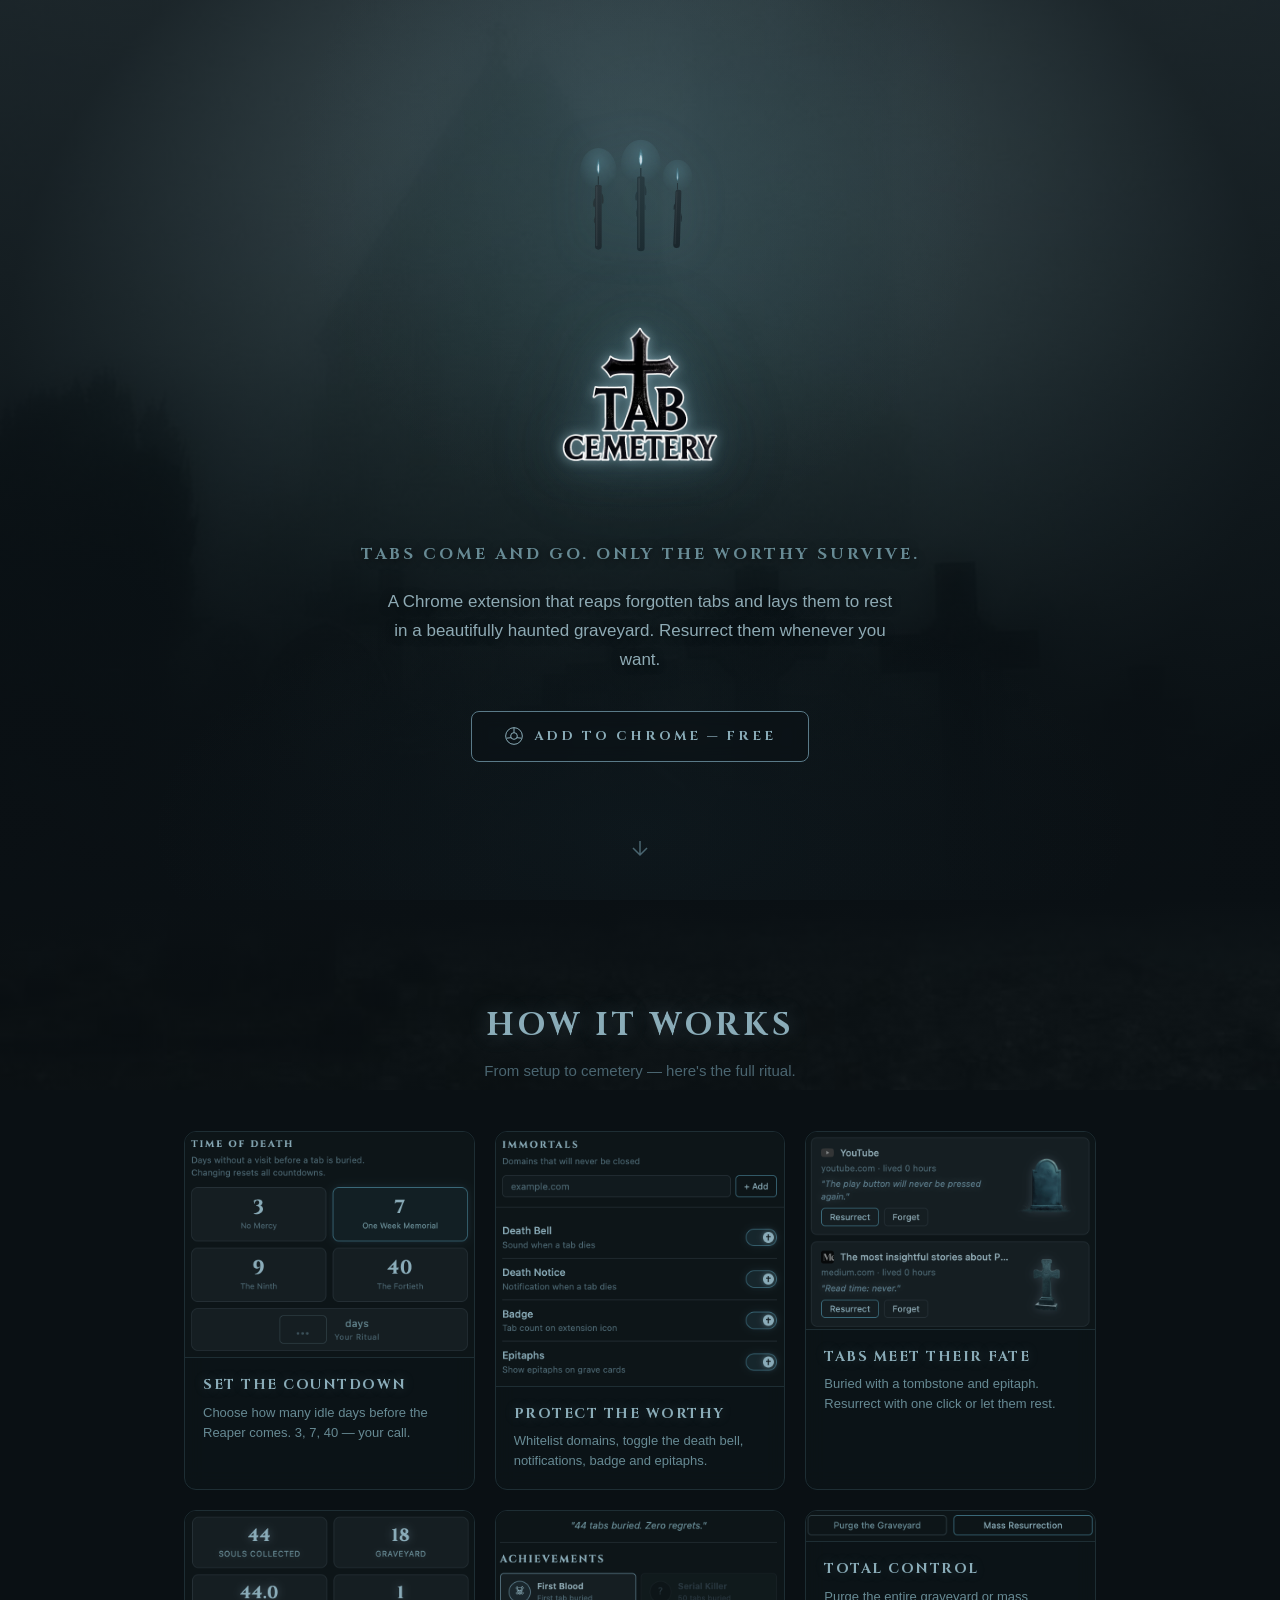
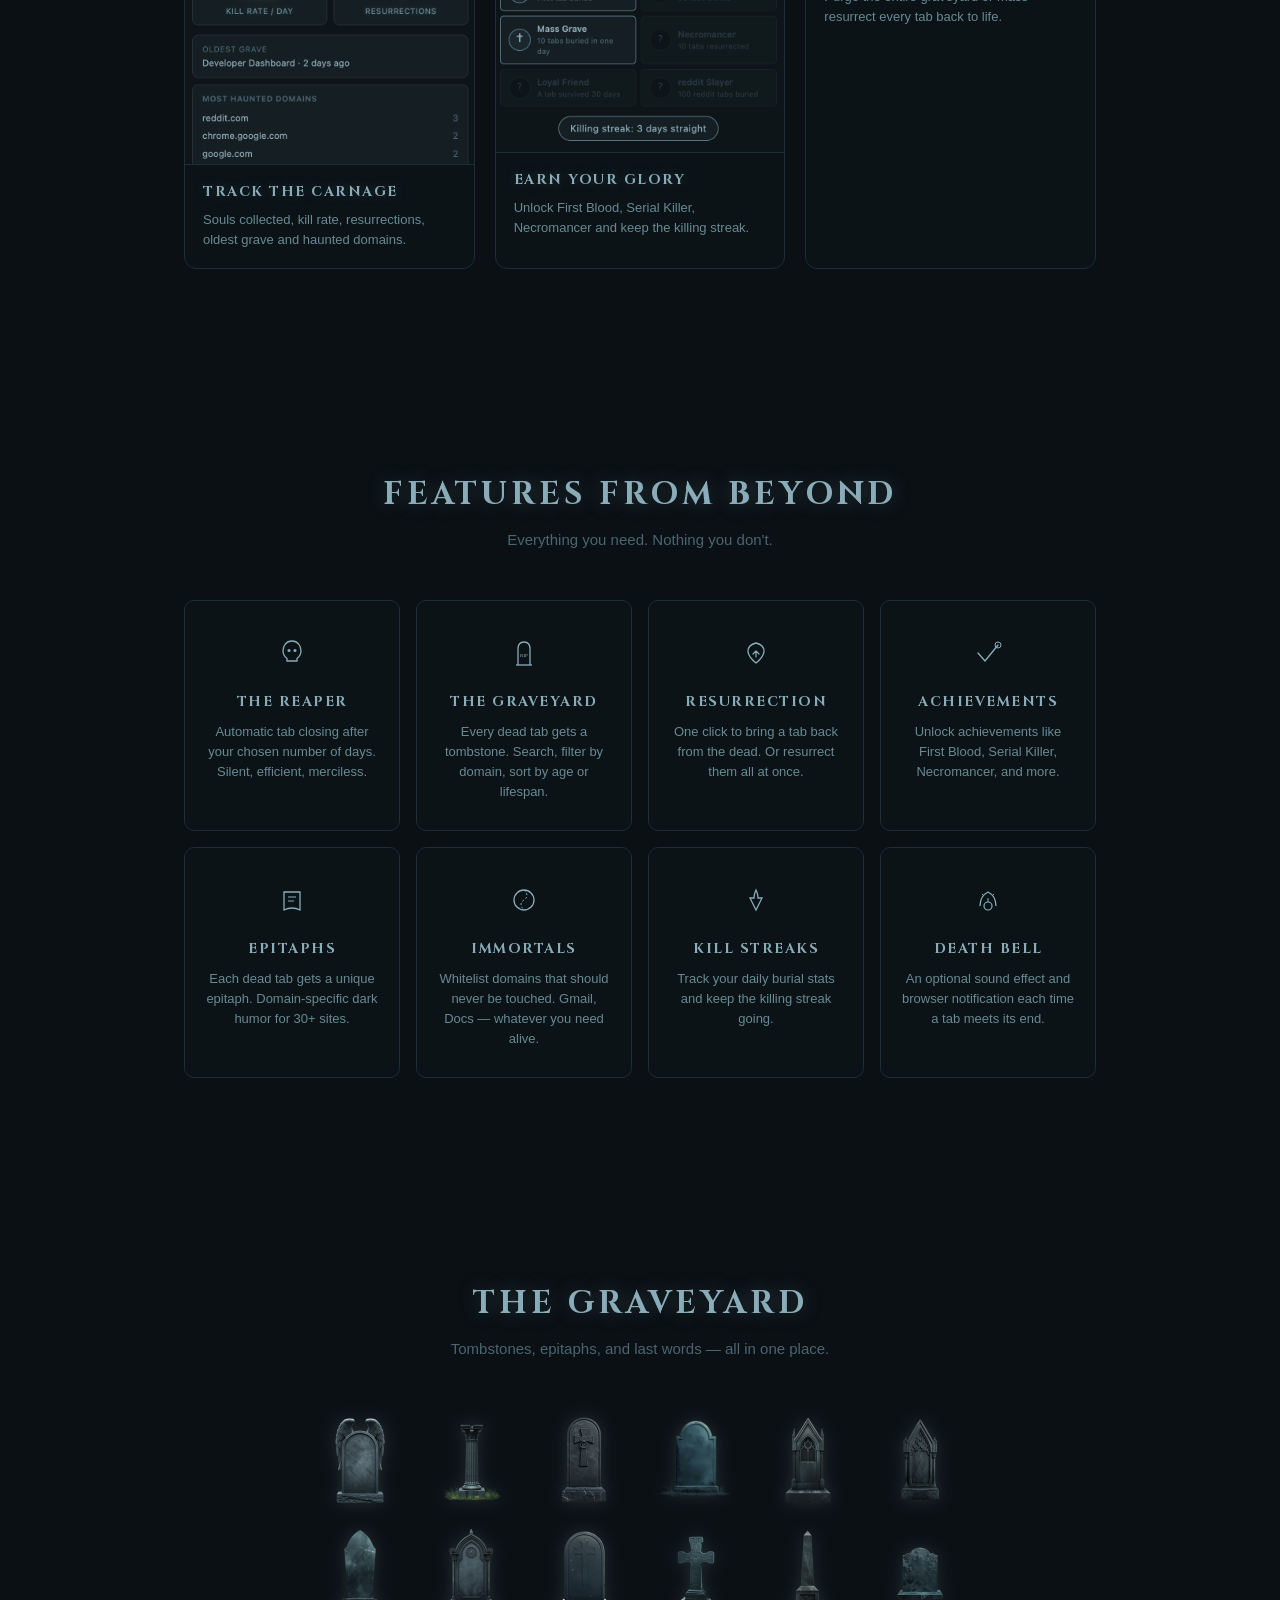
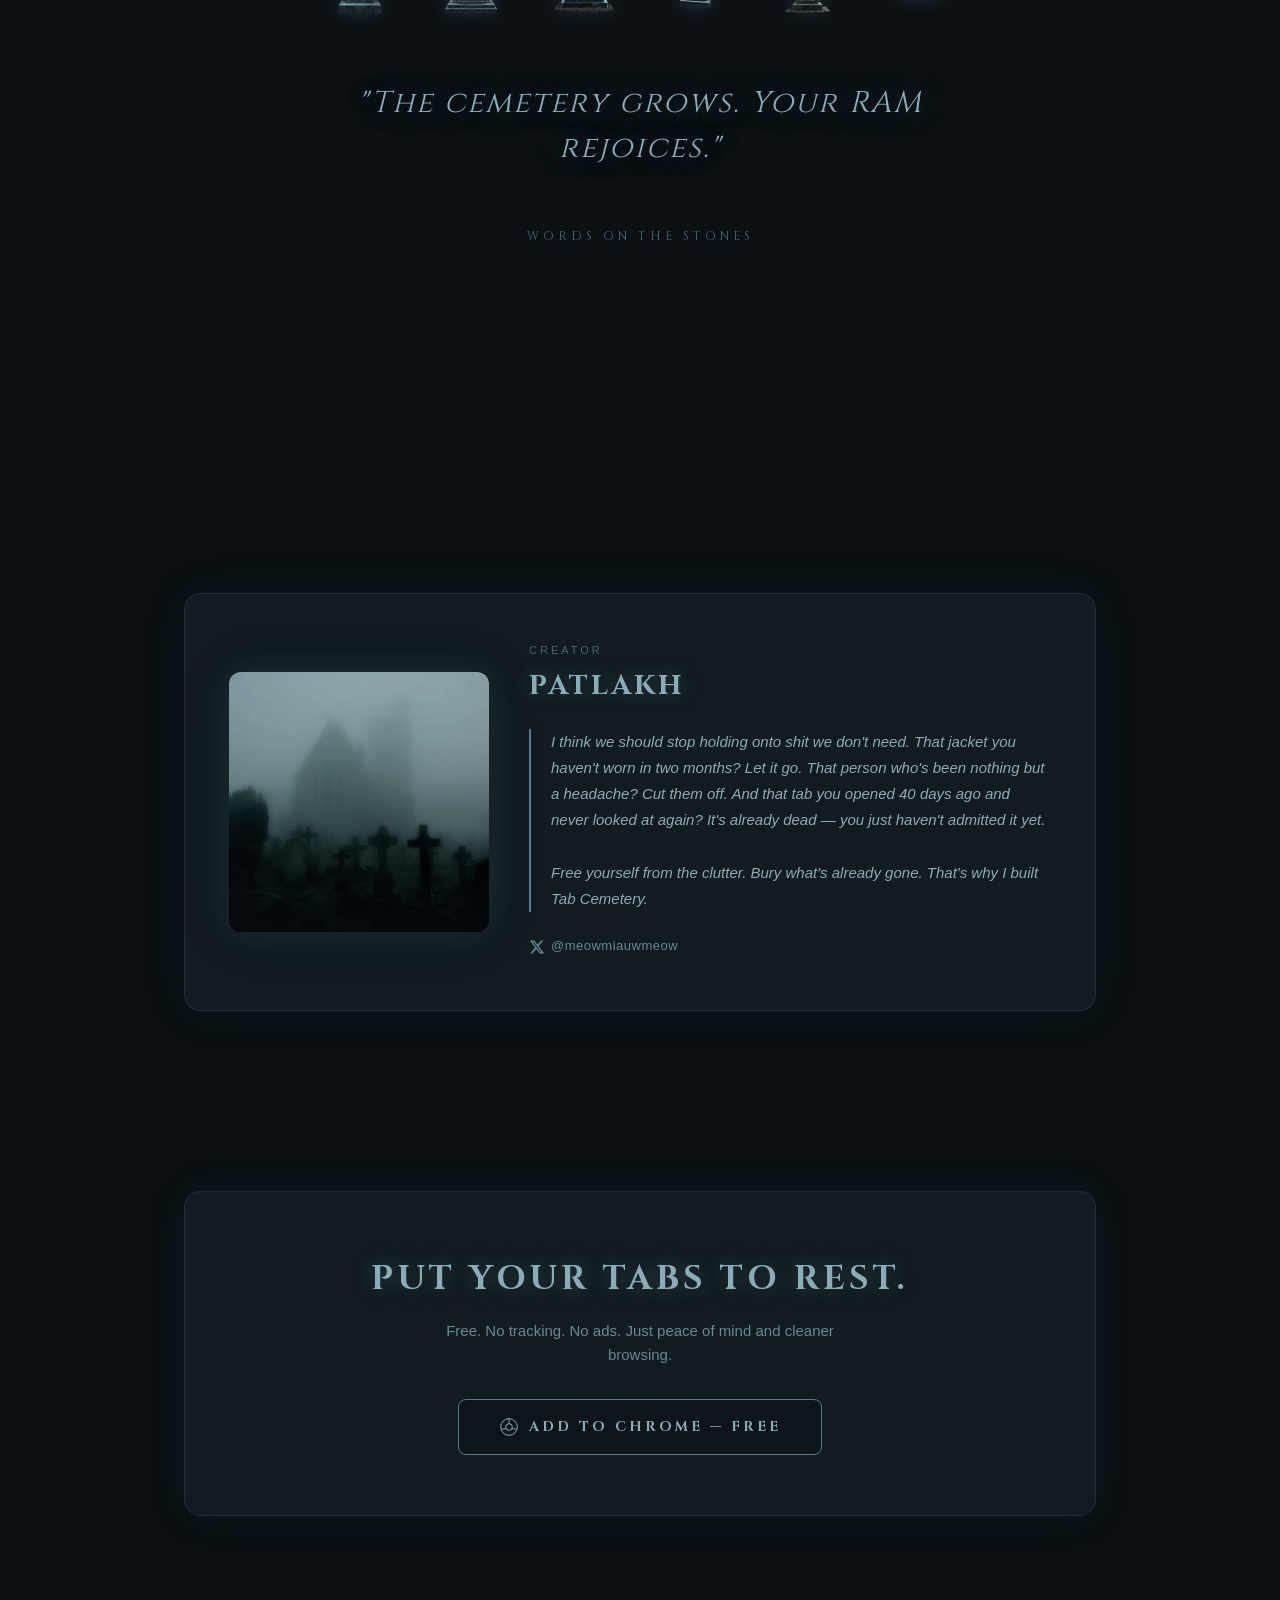
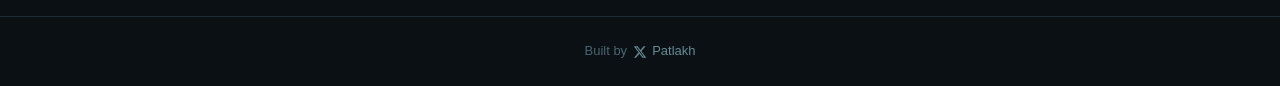
==== index.html @ 7aef911b "Tab Cemetery landing page Made-with: Cursor" ====
<!DOCTYPE html>
<html lang="en">
<head>
  <meta charset="UTF-8">
  <meta name="viewport" content="width=device-width, initial-scale=1.0">
  <title>Tab Cemetery — Tabs come and go. Only the worthy survive.</title>
  <meta name="description" content="A Chrome extension that automatically closes forgotten tabs and stores them in a beautifully haunted graveyard. Resurrect them anytime.">
  <link rel="stylesheet" href="style.css">
  <link rel="icon" type="image/png" href="icons/icon32.png">
</head>
<body>

  <!-- ══════════ HERO ══════════ -->
  <section class="hero">
    <div class="hero-bg">
      <div class="hero-glow hero-glow--1"></div>
      <div class="hero-glow hero-glow--2"></div>
    </div>

    <div class="hero-content">
      <div class="hero-candles" aria-hidden="true">
        <svg class="candles-svg" viewBox="0 0 240 140" xmlns="http://www.w3.org/2000/svg">
          <defs>
            <radialGradient id="glow1" cx="0.5" cy="0.3" r="0.6">
              <stop offset="0%" stop-color="#5a8a98" stop-opacity="0.5"/>
              <stop offset="100%" stop-color="#5a8a98" stop-opacity="0"/>
            </radialGradient>
            <linearGradient id="wax1" x1="0" y1="0" x2="0" y2="1">
              <stop offset="0%" stop-color="#2a363c"/>
              <stop offset="100%" stop-color="#1e2a30"/>
            </linearGradient>
            <linearGradient id="wax2" x1="0" y1="0" x2="0" y2="1">
              <stop offset="0%" stop-color="#263238"/>
              <stop offset="100%" stop-color="#1a262c"/>
            </linearGradient>
            <linearGradient id="wax3" x1="0" y1="0" x2="0" y2="1">
              <stop offset="0%" stop-color="#283a40"/>
              <stop offset="100%" stop-color="#1c2c32"/>
            </linearGradient>
          </defs>
          <g transform="translate(62, 10)">
            <ellipse cx="8" cy="28" rx="22" ry="28" fill="url(#glow1)"><animate attributeName="opacity" values="1;0.55;0.85;0.65;1" dur="4s" repeatCount="indefinite"/></ellipse>
            <path d="M4,46 L4,118 Q4,122 8,122 Q12,122 12,118 L12,46 Q12,44 8,44 Q4,44 4,46Z" fill="url(#wax1)"/>
            <path d="M4,60 Q1,64 2,70 Q3,72 4,70" fill="#283438"/><path d="M12,54 Q15,58 14,66 Q13,68 12,65" fill="#283438"/><path d="M4,82 Q2,86 3,90 Q4,91 4,88" fill="#283438"/>
            <rect x="5" y="46" width="2" height="72" rx="1" fill="rgba(255,255,255,0.06)"/>
            <line x1="8" y1="44" x2="8" y2="34" stroke="#1a2428" stroke-width="0.8"/>
            <path d="M8,32 Q4,26 6,18 Q7,14 8,12 Q9,14 10,18 Q12,26 8,32Z" fill="#4a7a88" opacity="0.7"><animate attributeName="d" values="M8,32 Q4,26 6,18 Q7,14 8,12 Q9,14 10,18 Q12,26 8,32Z;M8,32 Q3,25 5.5,17 Q7,13 8,11 Q9,13 10.5,17 Q13,25 8,32Z;M8,32 Q4.5,27 6.5,19 Q7.5,15 8,13 Q8.5,15 9.5,19 Q11.5,27 8,32Z;M8,32 Q4,26 6,18 Q7,14 8,12 Q9,14 10,18 Q12,26 8,32Z" dur="3s" repeatCount="indefinite"/></path>
            <path d="M8,31 Q5.5,26 6.5,20 Q7.5,16 8,15 Q8.5,16 9.5,20 Q10.5,26 8,31Z" fill="#6a9aaa" opacity="0.85"><animate attributeName="d" values="M8,31 Q5.5,26 6.5,20 Q7.5,16 8,15 Q8.5,16 9.5,20 Q10.5,26 8,31Z;M8,31 Q5,25 6,19 Q7,15 8,14 Q9,15 10,19 Q11,25 8,31Z;M8,31 Q6,27 7,21 Q7.5,17 8,16 Q8.5,17 9,21 Q10,27 8,31Z;M8,31 Q5.5,26 6.5,20 Q7.5,16 8,15 Q8.5,16 9.5,20 Q10.5,26 8,31Z" dur="2.7s" repeatCount="indefinite"/></path>
            <path d="M8,30 Q6.5,27 7,22 Q7.5,19 8,18 Q8.5,19 9,22 Q9.5,27 8,30Z" fill="#d0e0e8" opacity="0.9"><animate attributeName="d" values="M8,30 Q6.5,27 7,22 Q7.5,19 8,18 Q8.5,19 9,22 Q9.5,27 8,30Z;M8,30 Q6,26 7,21 Q7.5,18 8,17 Q8.5,18 9,21 Q10,26 8,30Z;M8,30 Q7,28 7.5,23 Q7.8,20 8,19 Q8.2,20 8.5,23 Q9,28 8,30Z;M8,30 Q6.5,27 7,22 Q7.5,19 8,18 Q8.5,19 9,22 Q9.5,27 8,30Z" dur="2.2s" repeatCount="indefinite"/></path>
          </g>
          <g transform="translate(112, 4)">
            <ellipse cx="9" cy="26" rx="24" ry="30" fill="url(#glow1)"><animate attributeName="opacity" values="0.9;0.5;0.8;0.6;0.9" dur="3.5s" repeatCount="indefinite"/></ellipse>
            <path d="M4.5,42 L4.5,126 Q4.5,130 9,130 Q13.5,130 13.5,126 L13.5,42 Q13.5,40 9,40 Q4.5,40 4.5,42Z" fill="url(#wax3)"/>
            <path d="M4.5,58 Q1.5,62 2.5,68 Q3.5,70 4.5,68" fill="#283a40"/><path d="M13.5,50 Q16.5,54 15.5,62 Q14.5,64 13.5,61" fill="#283a40"/>
            <path d="M4.5,78 Q2.5,82 3.5,88 Q4.5,89 4.5,86" fill="#283a40"/><path d="M13.5,72 Q15.5,76 14.5,80 Q13.5,81 13.5,79" fill="#283a40"/>
            <rect x="6" y="42" width="2" height="84" rx="1" fill="rgba(255,255,255,0.06)"/>
            <line x1="9" y1="40" x2="9" y2="30" stroke="#1a2428" stroke-width="0.9"/>
            <path d="M9,28 Q4.5,21 6.5,12 Q7.5,8 9,6 Q10.5,8 11.5,12 Q13.5,21 9,28Z" fill="#4a7a88" opacity="0.7"><animate attributeName="d" values="M9,28 Q4.5,21 6.5,12 Q7.5,8 9,6 Q10.5,8 11.5,12 Q13.5,21 9,28Z;M9,28 Q4,20 6,11 Q7.5,7 9,5 Q10.5,7 12,11 Q14,20 9,28Z;M9,28 Q5,22 7,13 Q8,9 9,7 Q10,9 11,13 Q13,22 9,28Z;M9,28 Q4.5,21 6.5,12 Q7.5,8 9,6 Q10.5,8 11.5,12 Q13.5,21 9,28Z" dur="2.8s" repeatCount="indefinite"/></path>
            <path d="M9,27 Q6,22 7,15 Q8,11 9,10 Q10,11 11,15 Q12,22 9,27Z" fill="#6a9aaa" opacity="0.85"><animate attributeName="d" values="M9,27 Q6,22 7,15 Q8,11 9,10 Q10,11 11,15 Q12,22 9,27Z;M9,27 Q5.5,21 6.5,14 Q7.5,10 9,9 Q10.5,10 11.5,14 Q12.5,21 9,27Z;M9,27 Q6.5,23 7.5,16 Q8.5,12 9,11 Q9.5,12 10.5,16 Q11.5,23 9,27Z;M9,27 Q6,22 7,15 Q8,11 9,10 Q10,11 11,15 Q12,22 9,27Z" dur="2.5s" repeatCount="indefinite"/></path>
            <path d="M9,26 Q7,23 7.5,18 Q8,15 9,14 Q10,15 10.5,18 Q11,23 9,26Z" fill="#d0e0e8" opacity="0.9"><animate attributeName="d" values="M9,26 Q7,23 7.5,18 Q8,15 9,14 Q10,15 10.5,18 Q11,23 9,26Z;M9,26 Q6.5,22 7.5,17 Q8,14 9,13 Q10,14 10.5,17 Q11.5,22 9,26Z;M9,26 Q7.5,24 8,19 Q8.5,16 9,15 Q9.5,16 10,19 Q10.5,24 9,26Z;M9,26 Q7,23 7.5,18 Q8,15 9,14 Q10,15 10.5,18 Q11,23 9,26Z" dur="2s" repeatCount="indefinite"/></path>
          </g>
          <g transform="translate(158, 22)">
            <ellipse cx="7" cy="24" rx="18" ry="22" fill="url(#glow1)"><animate attributeName="opacity" values="0.8;0.45;0.7;0.55;0.8" dur="4.2s" repeatCount="indefinite"/></ellipse>
            <path d="M3.5,40 L3,104 Q3,108 7,108 Q11,108 11,104 L10.5,40 Q10.5,38 7,38 Q3.5,38 3.5,40Z" fill="url(#wax2)" transform="rotate(2, 7, 72)"/>
            <path d="M3.5,54 Q1,58 2,62 Q3,63 3.5,61" fill="#222e34" transform="rotate(2, 7, 72)"/><path d="M11,66 Q13,70 12,76 Q11,77 11,74" fill="#222e34" transform="rotate(2, 7, 72)"/>
            <rect x="4.5" y="40" width="1.5" height="64" rx="1" fill="rgba(255,255,255,0.05)" transform="rotate(2, 7, 72)"/>
            <line x1="7" y1="38" x2="7" y2="30" stroke="#1a2428" stroke-width="0.7"/>
            <path d="M7,28 Q4,23 5.5,16 Q6.5,12 7,11 Q7.5,12 8.5,16 Q10,23 7,28Z" fill="#4a7a88" opacity="0.65"><animate attributeName="d" values="M7,28 Q4,23 5.5,16 Q6.5,12 7,11 Q7.5,12 8.5,16 Q10,23 7,28Z;M7,28 Q3.5,22 5,15 Q6,11 7,10 Q8,11 9,15 Q10.5,22 7,28Z;M7,28 Q4.5,24 6,17 Q6.5,13 7,12 Q7.5,13 8,17 Q9.5,24 7,28Z;M7,28 Q4,23 5.5,16 Q6.5,12 7,11 Q7.5,12 8.5,16 Q10,23 7,28Z" dur="3.3s" repeatCount="indefinite"/></path>
            <path d="M7,27 Q5,23 6,18 Q6.5,15 7,14 Q7.5,15 8,18 Q9,23 7,27Z" fill="#6a9aaa" opacity="0.8"><animate attributeName="d" values="M7,27 Q5,23 6,18 Q6.5,15 7,14 Q7.5,15 8,18 Q9,23 7,27Z;M7,27 Q4.5,22 5.5,17 Q6.5,14 7,13 Q7.5,14 8.5,17 Q9.5,22 7,27Z;M7,27 Q5.5,24 6.5,19 Q7,16 7,15 Q7,16 7.5,19 Q8.5,24 7,27Z;M7,27 Q5,23 6,18 Q6.5,15 7,14 Q7.5,15 8,18 Q9,23 7,27Z" dur="2.9s" repeatCount="indefinite"/></path>
            <path d="M7,26 Q6,24 6.5,20 Q7,17 7,16 Q7,17 7.5,20 Q8,24 7,26Z" fill="#d0e0e8" opacity="0.85"><animate attributeName="d" values="M7,26 Q6,24 6.5,20 Q7,17 7,16 Q7,17 7.5,20 Q8,24 7,26Z;M7,26 Q5.5,23 6.5,19 Q7,16 7,15 Q7,16 7.5,19 Q8.5,23 7,26Z;M7,26 Q6.5,25 7,21 Q7,18 7,17 Q7,18 7,21 Q7.5,25 7,26Z;M7,26 Q6,24 6.5,20 Q7,17 7,16 Q7,17 7.5,20 Q8,24 7,26Z" dur="2.4s" repeatCount="indefinite"/></path>
          </g>
        </svg>
      </div>

      <img class="hero-logo" src="logo_new.png" alt="Tab Cemetery">
      <h1 class="hero-tagline">Tabs come and go. Only the worthy survive.</h1>
      <p class="hero-sub">A Chrome extension that reaps forgotten tabs and lays them to rest in a beautifully haunted graveyard. Resurrect them whenever you want.</p>
      <a href="#" class="hero-cta">
        <svg class="cta-chrome-icon" viewBox="0 0 24 24" xmlns="http://www.w3.org/2000/svg"><circle cx="12" cy="12" r="10" fill="none" stroke="currentColor" stroke-width="1.2"/><circle cx="12" cy="12" r="4" fill="none" stroke="currentColor" stroke-width="1.2"/><line x1="12" y1="8" x2="12" y2="2" stroke="currentColor" stroke-width="1.2"/><line x1="8.5" y1="14" x2="3.4" y2="14.6" stroke="currentColor" stroke-width="1.2"/><line x1="15.5" y1="14" x2="20.6" y2="14.6" stroke="currentColor" stroke-width="1.2"/></svg>
        Add to Chrome — Free
      </a>
    </div>

    <div class="hero-scroll-hint" aria-hidden="true">
      <svg viewBox="0 0 24 24" fill="none" stroke="currentColor" stroke-width="1.5"><path d="M12 5v14M5 12l7 7 7-7"/></svg>
    </div>
  </section>

  <!-- ══════════ HOW IT WORKS ══════════ -->
  <section class="section how-it-works has-bg-photo" id="how">
    <div class="container">
      <h2 class="section-title fade-in">How It Works</h2>
      <p class="section-subtitle fade-in">From setup to cemetery — here's the full ritual.</p>

      <div class="steps-grid">
        <div class="step-card fade-in">
          <img class="step-card-img" src="images/screen-death-days.png" alt="Time of Death settings" loading="lazy">
          <div class="step-card-body">
            <h3 class="step-card-title">Set the countdown</h3>
            <p class="step-card-desc">Choose how many idle days before the Reaper comes. 3, 7, 40 — your call.</p>
          </div>
        </div>
        <div class="step-card fade-in">
          <img class="step-card-img" src="images/screen-immortals.png" alt="Immortals and settings" loading="lazy">
          <div class="step-card-body">
            <h3 class="step-card-title">Protect the worthy</h3>
            <p class="step-card-desc">Whitelist domains, toggle the death bell, notifications, badge and epitaphs.</p>
          </div>
        </div>
        <div class="step-card fade-in">
          <img class="step-card-img" src="images/screen-graves.png" alt="Graveyard with dead tabs" loading="lazy">
          <div class="step-card-body">
            <h3 class="step-card-title">Tabs meet their fate</h3>
            <p class="step-card-desc">Buried with a tombstone and epitaph. Resurrect with one click or let them rest.</p>
          </div>
        </div>
        <div class="step-card fade-in">
          <img class="step-card-img" src="images/screen-stats.png" alt="Statistics dashboard" loading="lazy">
          <div class="step-card-body">
            <h3 class="step-card-title">Track the carnage</h3>
            <p class="step-card-desc">Souls collected, kill rate, resurrections, oldest grave and haunted domains.</p>
          </div>
        </div>
        <div class="step-card fade-in">
          <img class="step-card-img" src="images/screen-achievements.png" alt="Achievements system" loading="lazy">
          <div class="step-card-body">
            <h3 class="step-card-title">Earn your glory</h3>
            <p class="step-card-desc">Unlock First Blood, Serial Killer, Necromancer and keep the killing streak.</p>
          </div>
        </div>
        <div class="step-card fade-in">
          <img class="step-card-img" src="images/screen-actions.png" alt="Purge and Mass Resurrection" loading="lazy">
          <div class="step-card-body">
            <h3 class="step-card-title">Total control</h3>
            <p class="step-card-desc">Purge the entire graveyard or mass resurrect every tab back to life.</p>
          </div>
        </div>
      </div>
    </div>
  </section>

  <!-- ══════════ FEATURES ══════════ -->
  <section class="section features has-bg-photo" id="features">
    <div class="container">
      <h2 class="section-title fade-in">Features from Beyond</h2>
      <p class="section-subtitle fade-in">Everything you need. Nothing you don't.</p>

      <div class="features-grid">
        <div class="feature-card fade-in">
          <div class="feature-icon">
            <svg viewBox="0 0 32 32"><path d="M16,4 C10,4 7,9 7,14 C7,18 9,20 11,21.5 L11,24 L21,24 L21,21.5 C23,20 25,18 25,14 C25,9 22,4 16,4Z" fill="none" stroke="currentColor" stroke-width="1.3"/><circle cx="13" cy="13.5" r="1.5" fill="currentColor"/><circle cx="19" cy="13.5" r="1.5" fill="currentColor"/></svg>
          </div>
          <h3 class="feature-title">The Reaper</h3>
          <p class="feature-desc">Automatic tab closing after your chosen number of days. Silent, efficient, merciless.</p>
        </div>

        <div class="feature-card fade-in">
          <div class="feature-icon">
            <svg viewBox="0 0 32 32"><path d="M10,28 L10,12 Q10,5 16,5 Q22,5 22,12 L22,28" fill="none" stroke="currentColor" stroke-width="1.3"/><line x1="8" y1="28" x2="24" y2="28" stroke="currentColor" stroke-width="1.3"/><text x="16" y="20" text-anchor="middle" fill="currentColor" font-size="5" font-family="serif">RIP</text></svg>
          </div>
          <h3 class="feature-title">The Graveyard</h3>
          <p class="feature-desc">Every dead tab gets a tombstone. Search, filter by domain, sort by age or lifespan.</p>
        </div>

        <div class="feature-card fade-in">
          <div class="feature-icon">
            <svg viewBox="0 0 32 32"><path d="M16 26 C16 26 8 20 8 14 Q8 8 16 6 Q24 8 24 14 C24 20 16 26 16 26Z" fill="none" stroke="currentColor" stroke-width="1.3"/><path d="M16 14 L16 20 M16 14 L13 17 M16 14 L19 17" stroke="currentColor" stroke-width="1.2" stroke-linecap="round"/></svg>
          </div>
          <h3 class="feature-title">Resurrection</h3>
          <p class="feature-desc">One click to bring a tab back from the dead. Or resurrect them all at once.</p>
        </div>

        <div class="feature-card fade-in">
          <div class="feature-icon">
            <svg viewBox="0 0 32 32"><path d="M6 16 L13 24 L26 8" fill="none" stroke="currentColor" stroke-width="1.3" stroke-linecap="round" stroke-linejoin="round"/><circle cx="26" cy="8" r="3" fill="none" stroke="currentColor" stroke-width="1"/></svg>
          </div>
          <h3 class="feature-title">Achievements</h3>
          <p class="feature-desc">Unlock achievements like First Blood, Serial Killer, Necromancer, and more.</p>
        </div>

        <div class="feature-card fade-in">
          <div class="feature-icon">
            <svg viewBox="0 0 32 32"><path d="M8 8 L24 8 L24 26 Q16 22 8 26Z" fill="none" stroke="currentColor" stroke-width="1.3"/><line x1="12" y1="13" x2="20" y2="13" stroke="currentColor" stroke-width="1"/><line x1="12" y1="17" x2="18" y2="17" stroke="currentColor" stroke-width="1"/></svg>
          </div>
          <h3 class="feature-title">Epitaphs</h3>
          <p class="feature-desc">Each dead tab gets a unique epitaph. Domain-specific dark humor for 30+ sites.</p>
        </div>

        <div class="feature-card fade-in">
          <div class="feature-icon">
            <svg viewBox="0 0 32 32"><circle cx="16" cy="16" r="10" fill="none" stroke="currentColor" stroke-width="1.3"/><path d="M16 6 Q22 12 16 16 Q10 20 16 26" fill="none" stroke="currentColor" stroke-width="1" stroke-dasharray="2 2"/></svg>
          </div>
          <h3 class="feature-title">Immortals</h3>
          <p class="feature-desc">Whitelist domains that should never be touched. Gmail, Docs — whatever you need alive.</p>
        </div>

        <div class="feature-card fade-in">
          <div class="feature-icon">
            <svg viewBox="0 0 32 32"><path d="M16 6 Q14 10 14 14 L10 14 L16 26 L22 14 L18 14 Q18 10 16 6Z" fill="none" stroke="currentColor" stroke-width="1.3"/></svg>
          </div>
          <h3 class="feature-title">Kill Streaks</h3>
          <p class="feature-desc">Track your daily burial stats and keep the killing streak going.</p>
        </div>

        <div class="feature-card fade-in">
          <div class="feature-icon">
            <svg viewBox="0 0 32 32"><path d="M8 22 Q8 12 16 8 Q24 12 24 22" fill="none" stroke="currentColor" stroke-width="1.3"/><circle cx="16" cy="22" r="4" fill="none" stroke="currentColor" stroke-width="1.2"/><line x1="16" y1="18" x2="16" y2="14" stroke="currentColor" stroke-width="1"/><line x1="12" y1="12" x2="10" y2="10" stroke="currentColor" stroke-width="1"/><line x1="20" y1="12" x2="22" y2="10" stroke="currentColor" stroke-width="1"/></svg>
          </div>
          <h3 class="feature-title">Death Bell</h3>
          <p class="feature-desc">An optional sound effect and browser notification each time a tab meets its end.</p>
        </div>
      </div>
    </div>
  </section>

  <!-- ══════════ THE GRAVEYARD (epitaphs + tombstones + phrase) ══════════ -->
  <section class="section graveyard-section has-bg-photo" id="graveyard">
    <div class="container">
      <h2 class="section-title fade-in">The Graveyard</h2>
      <p class="section-subtitle fade-in">Tombstones, epitaphs, and last words — all in one place.</p>

      <div class="tombstones-grid fade-in">
        <img src="graves/tomb1.png" alt="Tombstone 1" class="tombstone-img" loading="lazy">
        <img src="graves/tomb2.png" alt="Tombstone 2" class="tombstone-img" loading="lazy">
        <img src="graves/tomb3.png" alt="Tombstone 3" class="tombstone-img" loading="lazy">
        <img src="graves/tomb4.png" alt="Tombstone 4" class="tombstone-img" loading="lazy">
        <img src="graves/tomb5.png" alt="Tombstone 5" class="tombstone-img" loading="lazy">
        <img src="graves/tomb6.png" alt="Tombstone 6" class="tombstone-img" loading="lazy">
        <img src="graves/tomb7.png" alt="Tombstone 7" class="tombstone-img" loading="lazy">
        <img src="graves/tomb8.png" alt="Tombstone 8" class="tombstone-img" loading="lazy">
        <img src="graves/tomb9.png" alt="Tombstone 9" class="tombstone-img" loading="lazy">
        <img src="graves/tomb10.png" alt="Tombstone 10" class="tombstone-img" loading="lazy">
        <img src="graves/tomb11.png" alt="Tombstone 11" class="tombstone-img" loading="lazy">
        <img src="graves/tomb12.png" alt="Tombstone 12" class="tombstone-img" loading="lazy">
      </div>

      <blockquote class="big-phrase fade-in" id="big-phrase">
        "The cemetery grows. Your RAM rejoices."
      </blockquote>

      <p class="graveyard-epitaphs-label fade-in">Words on the stones</p>

      <div class="epitaphs-carousel fade-in">
        <div class="epitaph-card" data-domain="reddit.com">
          <span class="epitaph-domain">reddit.com</span>
          <p class="epitaph-text">"Lost in the infinite scroll."</p>
        </div>
        <div class="epitaph-card" data-domain="youtube.com">
          <span class="epitaph-domain">youtube.com</span>
          <p class="epitaph-text">"The algorithm forgot about it."</p>
        </div>
        <div class="epitaph-card" data-domain="github.com">
          <span class="epitaph-domain">github.com</span>
          <p class="epitaph-text">"git push origin /dev/null."</p>
        </div>
        <div class="epitaph-card" data-domain="stackoverflow.com">
          <span class="epitaph-domain">stackoverflow.com</span>
          <p class="epitaph-text">"Marked as duplicate."</p>
        </div>
        <div class="epitaph-card" data-domain="netflix.com">
          <span class="epitaph-domain">netflix.com</span>
          <p class="epitaph-text">"Are you still watching? No."</p>
        </div>
        <div class="epitaph-card" data-domain="amazon.com">
          <span class="epitaph-domain">amazon.com</span>
          <p class="epitaph-text">"The cart was abandoned. The wallet was saved."</p>
        </div>
        <div class="epitaph-card" data-domain="twitter.com">
          <span class="epitaph-domain">twitter.com</span>
          <p class="epitaph-text">"The hot takes have gone cold."</p>
        </div>
        <div class="epitaph-card" data-domain="chatgpt.com">
          <span class="epitaph-domain">chatgpt.com</span>
          <p class="epitaph-text">"Prompt: survive. Response: no."</p>
        </div>
        <div class="epitaph-card" data-domain="wikipedia.org">
          <span class="epitaph-domain">wikipedia.org</span>
          <p class="epitaph-text">"Citation needed for its existence."</p>
        </div>
        <div class="epitaph-card" data-domain="generic">
          <span class="epitaph-domain">any tab</span>
          <p class="epitaph-text">"Ctrl+W would have been kinder."</p>
        </div>
      </div>
    </div>
  </section>

  <!-- ══════════ CREATOR ══════════ -->
  <section class="section creator-section" id="creator">
    <div class="container">
      <div class="creator-card fade-in">
        <div class="creator-photo-wrap">
          <img class="creator-photo" src="images/cemetery-hero.png" alt="Cemetery">
          <div class="creator-photo-overlay"></div>
        </div>
        <div class="creator-text">
          <span class="creator-label">Creator</span>
          <h3 class="creator-name">Patlakh</h3>
          <blockquote class="creator-quote">
            I think we should stop holding onto shit we don't need. That jacket you haven't worn in two months? Let it go. That person who's been nothing but a headache? Cut them off. And that tab you opened 40 days ago and never looked at again? It's already dead — you just haven't admitted it yet.<br><br>Free yourself from the clutter. Bury what's already gone. That's why I built Tab Cemetery.
          </blockquote>
          <a href="https://x.com/meowmiauwmeow" target="_blank" rel="noopener" class="creator-social">
            <svg viewBox="0 0 24 24" xmlns="http://www.w3.org/2000/svg"><path d="M18.244 2.25h3.308l-7.227 8.26 8.502 11.24H16.17l-5.214-6.817L4.99 21.75H1.68l7.73-8.835L1.254 2.25H8.08l4.713 6.231zm-1.161 17.52h1.833L7.084 4.126H5.117z" fill="currentColor"/></svg>
            @meowmiauwmeow
          </a>
        </div>
      </div>
    </div>
  </section>

  <!-- ══════════ CTA ══════════ -->
  <section class="section cta-section" id="download">
    <div class="container">
      <div class="cta-block fade-in">
        <h2 class="cta-title">Put your tabs to rest.</h2>
        <p class="cta-desc">Free. No tracking. No ads. Just peace of mind and cleaner browsing.</p>
        <a href="#" class="hero-cta cta-bottom">
          <svg class="cta-chrome-icon" viewBox="0 0 24 24" xmlns="http://www.w3.org/2000/svg"><circle cx="12" cy="12" r="10" fill="none" stroke="currentColor" stroke-width="1.2"/><circle cx="12" cy="12" r="4" fill="none" stroke="currentColor" stroke-width="1.2"/><line x1="12" y1="8" x2="12" y2="2" stroke="currentColor" stroke-width="1.2"/><line x1="8.5" y1="14" x2="3.4" y2="14.6" stroke="currentColor" stroke-width="1.2"/><line x1="15.5" y1="14" x2="20.6" y2="14.6" stroke="currentColor" stroke-width="1.2"/></svg>
          Add to Chrome — Free
        </a>
      </div>
    </div>
  </section>

  <!-- ══════════ FOOTER ══════════ -->
  <footer class="site-footer">
    <div class="container footer-inner">
      <span class="footer-text">Built by</span>
      <a href="https://x.com/meowmiauwmeow" target="_blank" rel="noopener" class="footer-link">
        <svg class="footer-x-icon" viewBox="0 0 24 24" xmlns="http://www.w3.org/2000/svg"><path d="M18.244 2.25h3.308l-7.227 8.26 8.502 11.24H16.17l-5.214-6.817L4.99 21.75H1.68l7.73-8.835L1.254 2.25H8.08l4.713 6.231zm-1.161 17.52h1.833L7.084 4.126H5.117z" fill="currentColor"/></svg>
        Patlakh
      </a>
    </div>
  </footer>

  <script>
    const observer = new IntersectionObserver((entries) => {
      entries.forEach(entry => {
        if (entry.isIntersecting) {
          entry.target.classList.add('visible');
          observer.unobserve(entry.target);
        }
      });
    }, { threshold: 0.15, rootMargin: '0px 0px -40px 0px' });

    document.querySelectorAll('.fade-in').forEach(el => observer.observe(el));

    const PHRASES = [
      "The cemetery grows. Your RAM rejoices.",
      "Dust to dust. Cache to cache.",
      "The Reaper is patient, but never forgets.",
      "Every tab you forget is a tab the Reaper claims.",
      "Some tabs were never meant to survive.",
      "One by one, they all fall down.",
      "The worthy survive. The rest… rest.",
      "Close your eyes. Another tab is gone.",
      "Your tabs whisper for help. The Reaper answers."
    ];

    const phraseEl = document.getElementById('big-phrase');
    let phraseIdx = 0;
    setInterval(() => {
      phraseIdx = (phraseIdx + 1) % PHRASES.length;
      phraseEl.style.opacity = 0;
      setTimeout(() => {
        phraseEl.textContent = `\u201C${PHRASES[phraseIdx]}\u201D`;
        phraseEl.style.opacity = 1;
      }, 600);
    }, 5000);

    const carousel = document.querySelector('.epitaphs-carousel');
    if (carousel) {
      const cards = Array.from(carousel.querySelectorAll('.epitaph-card'));
      cards.forEach(c => {
        const clone = c.cloneNode(true);
        clone.setAttribute('aria-hidden', 'true');
        carousel.appendChild(clone);
      });
      const totalWidth = cards.reduce((sum, c) => sum + c.offsetWidth + 16, 0);
      carousel.style.setProperty('--scroll-width', totalWidth + 'px');
    }
  </script>
</body>
</html>
---- style.css ----
@font-face {
  font-family: 'Cinzel';
  src: url('fonts/cinzel.woff2') format('woff2');
  font-weight: 400 700;
  font-style: normal;
  font-display: swap;
}

:root {
  --bg: #0a1014;
  --bg-card: rgba(12, 20, 24, 0.85);
  --bg-card-solid: #111b20;
  --border: #1e2e34;
  --border-light: #2a3e46;
  --text: #8eaab4;
  --text-dim: #678a94;
  --text-muted: #4a6570;
  --accent: #8aacb8;
  --accent-dim: #5a7a88;
  --teal: #3a6878;
  --teal-glow: rgba(58, 104, 120, 0.35);
  --font-gothic: 'Cinzel', 'Georgia', 'Times New Roman', serif;
  --font-body: -apple-system, BlinkMacSystemFont, 'Segoe UI', Roboto, Helvetica, Arial, sans-serif;
}

*, *::before, *::after {
  margin: 0;
  padding: 0;
  box-sizing: border-box;
}

html {
  scroll-behavior: smooth;
  -webkit-font-smoothing: antialiased;
  -moz-osx-font-smoothing: grayscale;
}

body {
  background: var(--bg);
  color: var(--text);
  font-family: var(--font-body);
  font-size: 16px;
  line-height: 1.6;
  overflow-x: hidden;
}

body::-webkit-scrollbar { width: 6px; }
body::-webkit-scrollbar-track { background: var(--bg); }
body::-webkit-scrollbar-thumb { background: var(--border); border-radius: 3px; }
body::-webkit-scrollbar-thumb:hover { background: var(--text-muted); }

.container {
  max-width: 960px;
  margin: 0 auto;
  padding: 0 24px;
}

/* ════════════════════════════════════════
   BACKGROUND PHOTO SECTIONS
   ════════════════════════════════════════ */

.has-bg-photo {
  position: relative;
  background-size: cover;
  background-position: center;
  background-repeat: no-repeat;
  background-attachment: fixed;
}

.has-bg-photo::before {
  content: '';
  position: absolute;
  inset: 0;
  background:
    linear-gradient(to bottom,
      var(--bg) 0%,
      rgba(10, 16, 20, 0.75) 8%,
      rgba(10, 16, 20, 0.65) 50%,
      rgba(10, 16, 20, 0.75) 92%,
      var(--bg) 100%
    );
  z-index: 0;
  pointer-events: none;
}

.has-bg-photo > .container {
  position: relative;
  z-index: 1;
}

/* ════════════════════════════════════════
   SCROLL ANIMATIONS
   ════════════════════════════════════════ */

.fade-in {
  opacity: 0;
  transform: translateY(30px);
  transition: opacity 0.7s ease, transform 0.7s ease;
}

.fade-in.visible {
  opacity: 1;
  transform: translateY(0);
}

/* ════════════════════════════════════════
   HERO
   ════════════════════════════════════════ */

.hero {
  position: relative;
  min-height: 100vh;
  min-height: 100dvh;
  display: flex;
  align-items: center;
  justify-content: center;
  overflow: hidden;
  background: url('images/cemetery-hero.png') center center / cover no-repeat;
}

.hero-bg {
  position: absolute;
  inset: 0;
  pointer-events: none;
  background:
    radial-gradient(ellipse at center 40%, rgba(10, 16, 20, 0.3) 0%, rgba(10, 16, 20, 0.85) 70%),
    linear-gradient(to bottom, rgba(10, 16, 20, 0.2) 0%, rgba(10, 16, 20, 0.6) 60%, var(--bg) 100%);
}

.hero-glow {
  position: absolute;
  border-radius: 50%;
}

.hero-glow--1 {
  top: 20%;
  left: 50%;
  transform: translate(-50%, -50%);
  width: 700px;
  height: 700px;
  background: radial-gradient(circle, rgba(58, 104, 120, 0.18) 0%, transparent 70%);
  animation: glowPulse 6s ease-in-out infinite;
}

.hero-glow--2 {
  bottom: -20%;
  left: 50%;
  transform: translateX(-50%);
  width: 1000px;
  height: 500px;
  background: radial-gradient(ellipse, rgba(58, 104, 120, 0.08) 0%, transparent 70%);
}

@keyframes glowPulse {
  0%, 100% { opacity: 1; }
  50% { opacity: 0.5; }
}

.hero-content {
  position: relative;
  z-index: 2;
  text-align: center;
  padding: 40px 24px;
}

.hero-candles {
  margin-bottom: 24px;
}

.candles-svg {
  width: 200px;
  height: 120px;
  display: block;
  margin: 0 auto;
  filter: drop-shadow(0 0 20px rgba(90, 138, 152, 0.3));
}

.hero-logo {
  width: 240px;
  height: auto;
  display: block;
  margin: 0 auto 20px;
  filter:
    drop-shadow(0 0 6px rgba(138, 172, 184, 0.7))
    drop-shadow(0 0 20px rgba(90, 138, 152, 0.4))
    drop-shadow(0 0 40px rgba(58, 104, 120, 0.2));
  animation: logoFloat 4s ease-in-out infinite;
}

@keyframes logoFloat {
  0%, 100% { transform: translateY(0); }
  50% { transform: translateY(-8px); }
}

.hero-title {
  font-family: var(--font-gothic);
  font-weight: 700;
  font-size: clamp(32px, 6vw, 56px);
  color: var(--accent);
  letter-spacing: 6px;
  text-transform: uppercase;
  text-shadow:
    0 0 30px rgba(138, 172, 184, 0.5),
    0 0 60px rgba(58, 104, 120, 0.2),
    0 2px 20px rgba(0, 0, 0, 0.8);
  margin-bottom: 12px;
  line-height: 1.15;
}

.hero-tagline {
  font-family: var(--font-gothic);
  font-size: clamp(13px, 2vw, 16px);
  color: var(--text-dim);
  letter-spacing: 3px;
  text-transform: uppercase;
  margin-bottom: 20px;
  text-shadow: 0 1px 10px rgba(0, 0, 0, 0.7);
}

.hero-sub {
  font-size: clamp(14px, 1.8vw, 17px);
  color: var(--text);
  max-width: 520px;
  margin: 0 auto 36px;
  line-height: 1.7;
  text-shadow: 0 1px 8px rgba(0, 0, 0, 0.6);
}

.hero-cta {
  display: inline-flex;
  align-items: center;
  gap: 10px;
  font-family: var(--font-gothic);
  font-weight: 700;
  font-size: 13px;
  color: var(--accent);
  letter-spacing: 3px;
  text-transform: uppercase;
  text-decoration: none;
  padding: 14px 32px;
  border: 1px solid var(--accent-dim);
  border-radius: 8px;
  transition: all 0.4s;
  cursor: pointer;
  background: rgba(10, 16, 20, 0.5);
  backdrop-filter: blur(8px);
  -webkit-backdrop-filter: blur(8px);
}

.hero-cta:hover {
  background: rgba(58, 104, 120, 0.2);
  border-color: var(--accent);
  box-shadow: 0 0 30px rgba(58, 104, 120, 0.3), 0 0 60px rgba(58, 104, 120, 0.1);
  text-shadow: 0 0 12px rgba(138, 172, 184, 0.5);
  transform: translateY(-2px);
}

.cta-chrome-icon {
  width: 20px;
  height: 20px;
  flex-shrink: 0;
}

.hero-scroll-hint {
  position: absolute;
  bottom: 32px;
  left: 50%;
  transform: translateX(-50%);
  color: var(--text-muted);
  animation: scrollBounce 2s ease-in-out infinite;
  z-index: 2;
}

.hero-scroll-hint svg {
  width: 24px;
  height: 24px;
}

@keyframes scrollBounce {
  0%, 100% { transform: translateX(-50%) translateY(0); opacity: 0.6; }
  50% { transform: translateX(-50%) translateY(8px); opacity: 0.3; }
}

/* ════════════════════════════════════════
   SECTIONS
   ════════════════════════════════════════ */

.section {
  padding: 100px 0;
  position: relative;
}

.section-title {
  font-family: var(--font-gothic);
  font-weight: 700;
  font-size: clamp(22px, 4vw, 32px);
  color: var(--accent);
  letter-spacing: 4px;
  text-transform: uppercase;
  text-align: center;
  margin-bottom: 8px;
  text-shadow: 0 0 20px rgba(138, 172, 184, 0.3);
}

.section-subtitle {
  text-align: center;
  color: var(--text-muted);
  font-size: 15px;
  margin-bottom: 48px;
}

/* ════════════════════════════════════════
   HOW IT WORKS — bg-fog-gravestones
   ════════════════════════════════════════ */

.how-it-works {
  background-image: url('images/bg-fog-gravestones.png');
}

.steps-grid {
  display: grid;
  grid-template-columns: repeat(3, 1fr);
  gap: 20px;
}

.step-card {
  background: var(--bg-card);
  backdrop-filter: blur(10px);
  -webkit-backdrop-filter: blur(10px);
  border: 1px solid var(--border);
  border-radius: 12px;
  overflow: hidden;
  transition: border-color 0.3s, transform 0.3s, box-shadow 0.3s;
}

.step-card:hover {
  border-color: var(--accent-dim);
  transform: translateY(-4px);
  box-shadow: 0 8px 30px rgba(58, 104, 120, 0.15);
}

.step-card:nth-child(2) { transition-delay: 0.06s; }
.step-card:nth-child(3) { transition-delay: 0.12s; }
.step-card:nth-child(4) { transition-delay: 0.18s; }
.step-card:nth-child(5) { transition-delay: 0.24s; }
.step-card:nth-child(6) { transition-delay: 0.30s; }

.step-card-img {
  width: 100%;
  height: auto;
  display: block;
}

.step-card-body {
  padding: 16px 18px 18px;
  border-top: 1px solid var(--border);
}

.step-card-title {
  font-family: var(--font-gothic);
  font-weight: 700;
  font-size: 14px;
  color: var(--accent);
  letter-spacing: 1.5px;
  text-transform: uppercase;
  margin-bottom: 6px;
  text-shadow: 0 0 12px rgba(138, 172, 184, 0.25);
}

.step-card-desc {
  font-size: 13px;
  color: var(--text-dim);
  line-height: 1.55;
}

/* ════════════════════════════════════════
   FEATURES — bg-fog-trees
   ════════════════════════════════════════ */

.features {
  background-image: url('images/bg-fog-trees.png');
}

.features-grid {
  display: grid;
  grid-template-columns: repeat(4, 1fr);
  gap: 16px;
}

.feature-card {
  background: var(--bg-card);
  backdrop-filter: blur(10px);
  -webkit-backdrop-filter: blur(10px);
  border: 1px solid var(--border);
  border-radius: 10px;
  padding: 28px 20px;
  text-align: center;
  transition: border-color 0.3s, transform 0.3s, box-shadow 0.3s, opacity 0.7s ease, translate 0.7s ease;
}

.feature-card:nth-child(2) { transition-delay: 0.08s; }
.feature-card:nth-child(3) { transition-delay: 0.16s; }
.feature-card:nth-child(4) { transition-delay: 0.24s; }
.feature-card:nth-child(5) { transition-delay: 0.32s; }
.feature-card:nth-child(6) { transition-delay: 0.40s; }
.feature-card:nth-child(7) { transition-delay: 0.48s; }
.feature-card:nth-child(8) { transition-delay: 0.56s; }

.feature-card:hover {
  border-color: var(--accent-dim);
  transform: translateY(-4px);
  box-shadow: 0 8px 30px rgba(58, 104, 120, 0.2);
}

.feature-icon {
  width: 48px;
  height: 48px;
  margin: 0 auto 14px;
  color: var(--accent);
  display: flex;
  align-items: center;
  justify-content: center;
}

.feature-icon svg {
  width: 32px;
  height: 32px;
}

.feature-title {
  font-family: var(--font-gothic);
  font-weight: 700;
  font-size: 14px;
  color: var(--accent);
  letter-spacing: 1.5px;
  text-transform: uppercase;
  margin-bottom: 8px;
}

.feature-desc {
  font-size: 13px;
  color: var(--text-dim);
  line-height: 1.55;
}

/* ════════════════════════════════════════
   THE GRAVEYARD (combined section)
   ════════════════════════════════════════ */

.graveyard-section {
  background-image: url('images/bg-ghost.png');
  overflow: hidden;
}

.tombstones-grid {
  display: grid;
  grid-template-columns: repeat(6, 1fr);
  gap: 12px;
  max-width: 660px;
  margin: 0 auto 60px;
}

.tombstone-img {
  width: 100%;
  height: auto;
  border-radius: 8px;
  filter: drop-shadow(0 0 8px rgba(138, 172, 184, 0.2)) grayscale(0.2);
  transition: filter 0.3s, transform 0.3s;
  cursor: default;
}

.tombstone-img:hover {
  filter: drop-shadow(0 0 16px rgba(138, 172, 184, 0.4)) grayscale(0);
  transform: scale(1.08);
}

.big-phrase {
  font-family: var(--font-gothic);
  font-size: clamp(20px, 3.5vw, 30px);
  color: var(--accent);
  text-align: center;
  font-style: italic;
  letter-spacing: 2px;
  line-height: 1.5;
  max-width: 700px;
  margin: 0 auto 56px;
  text-shadow:
    0 0 30px rgba(138, 172, 184, 0.4),
    0 2px 15px rgba(0, 0, 0, 0.7);
  transition: opacity 0.6s ease;
  border: none;
  padding: 0;
  position: relative;
  z-index: 1;
}

.graveyard-epitaphs-label {
  font-family: var(--font-gothic);
  font-size: 12px;
  color: var(--text-muted);
  letter-spacing: 4px;
  text-transform: uppercase;
  text-align: center;
  margin-bottom: 24px;
  position: relative;
  z-index: 1;
}

.epitaphs-carousel {
  display: flex;
  gap: 16px;
  animation: scrollCarousel 40s linear infinite;
  width: max-content;
  position: relative;
  z-index: 1;
}

.epitaphs-carousel:hover {
  animation-play-state: paused;
}

@keyframes scrollCarousel {
  0% { transform: translateX(0); }
  100% { transform: translateX(calc(-1 * var(--scroll-width, 50%))); }
}

.epitaph-card {
  flex-shrink: 0;
  width: 260px;
  background: var(--bg-card);
  backdrop-filter: blur(10px);
  -webkit-backdrop-filter: blur(10px);
  border: 1px solid var(--border);
  border-radius: 10px;
  padding: 24px 20px;
  transition: border-color 0.3s;
}

.epitaph-card:hover {
  border-color: var(--accent-dim);
}

.epitaph-domain {
  display: block;
  font-size: 11px;
  color: var(--text-muted);
  letter-spacing: 1px;
  text-transform: uppercase;
  margin-bottom: 10px;
}

.epitaph-text {
  font-family: var(--font-gothic);
  font-size: 15px;
  color: var(--text);
  font-style: italic;
  line-height: 1.5;
  text-shadow: 0 0 10px rgba(138, 172, 184, 0.15);
}

/* ════════════════════════════════════════
   CREATOR — cemetery-hero
   ════════════════════════════════════════ */

.creator-section {
  background: var(--bg);
}

.creator-card {
  display: flex;
  gap: 40px;
  align-items: center;
  background: var(--bg-card-solid);
  border: 1px solid var(--border);
  border-radius: 16px;
  padding: 48px 44px;
  box-shadow: 0 0 50px rgba(58, 104, 120, 0.08);
}

.creator-photo-wrap {
  flex-shrink: 0;
  position: relative;
  width: 260px;
  height: 260px;
  border-radius: 12px;
  overflow: hidden;
  box-shadow:
    0 0 30px rgba(58, 104, 120, 0.2),
    0 0 60px rgba(58, 104, 120, 0.08);
}

.creator-photo {
  width: 100%;
  height: 100%;
  object-fit: cover;
  object-position: center 70%;
  display: block;
  filter: brightness(0.8) contrast(1.1) saturate(0.7);
}

.creator-photo-overlay {
  position: absolute;
  inset: 0;
  background:
    linear-gradient(135deg, rgba(58, 104, 120, 0.15) 0%, transparent 60%),
    linear-gradient(to top, rgba(10, 16, 20, 0.5) 0%, transparent 40%);
  pointer-events: none;
}

.creator-text {
  flex: 1;
  min-width: 0;
}

.creator-label {
  display: block;
  font-size: 11px;
  color: var(--text-muted);
  letter-spacing: 3px;
  text-transform: uppercase;
  margin-bottom: 4px;
}

.creator-name {
  font-family: var(--font-gothic);
  font-weight: 700;
  font-size: 28px;
  color: var(--accent);
  letter-spacing: 3px;
  text-transform: uppercase;
  margin-bottom: 20px;
  text-shadow: 0 0 20px rgba(138, 172, 184, 0.3);
}

.creator-quote {
  font-size: 15px;
  color: var(--text);
  line-height: 1.75;
  border: none;
  padding: 0;
  margin: 0 0 24px;
  font-style: italic;
  position: relative;
  padding-left: 20px;
  border-left: 2px solid var(--accent-dim);
}

.creator-social {
  display: inline-flex;
  align-items: center;
  gap: 6px;
  color: var(--text-dim);
  text-decoration: none;
  font-size: 13px;
  letter-spacing: 0.5px;
  transition: color 0.2s;
}

.creator-social:hover {
  color: var(--accent);
}

.creator-social svg {
  width: 16px;
  height: 16px;
}

/* ════════════════════════════════════════
   CTA SECTION
   ════════════════════════════════════════ */

.cta-section {
  padding: 80px 0 100px;
}

.cta-block {
  text-align: center;
  background: var(--bg-card-solid);
  border: 1px solid var(--border);
  border-radius: 16px;
  padding: 60px 40px;
  box-shadow: 0 0 40px rgba(58, 104, 120, 0.1);
}

.cta-title {
  font-family: var(--font-gothic);
  font-weight: 700;
  font-size: clamp(22px, 4vw, 34px);
  color: var(--accent);
  letter-spacing: 4px;
  text-transform: uppercase;
  margin-bottom: 12px;
  text-shadow: 0 0 20px rgba(138, 172, 184, 0.3);
}

.cta-desc {
  color: var(--text-dim);
  font-size: 15px;
  margin-bottom: 32px;
  max-width: 400px;
  margin-left: auto;
  margin-right: auto;
}

.cta-bottom {
  font-size: 14px;
  padding: 16px 40px;
}

/* ════════════════════════════════════════
   FOOTER
   ════════════════════════════════════════ */

.site-footer {
  padding: 24px 0;
  border-top: 1px solid var(--border);
}

.footer-inner {
  display: flex;
  align-items: center;
  justify-content: center;
  gap: 6px;
}

.footer-text {
  font-size: 13px;
  color: var(--text-muted);
}

.footer-link {
  display: inline-flex;
  align-items: center;
  gap: 5px;
  color: var(--text-dim);
  text-decoration: none;
  font-size: 13px;
  transition: color 0.2s;
}

.footer-link:hover {
  color: var(--accent);
}

.footer-x-icon {
  width: 14px;
  height: 14px;
}

/* ════════════════════════════════════════
   RESPONSIVE
   ════════════════════════════════════════ */

@media (max-width: 900px) {
  .features-grid {
    grid-template-columns: repeat(2, 1fr);
  }

  .tombstones-grid {
    grid-template-columns: repeat(4, 1fr);
  }
}

@media (max-width: 700px) {
  .section {
    padding: 70px 0;
  }

  .has-bg-photo {
    background-attachment: scroll;
  }

  .hero {
    background-attachment: scroll;
  }

  .steps-grid {
    grid-template-columns: repeat(2, 1fr);
    gap: 14px;
  }

  .features-grid {
    grid-template-columns: 1fr 1fr;
    gap: 12px;
  }

  .tombstones-grid {
    grid-template-columns: repeat(4, 1fr);
    gap: 10px;
    margin-bottom: 40px;
  }

  .cta-block {
    padding: 40px 24px;
  }

  .hero-logo {
    width: 180px;
  }

  .epitaph-card {
    width: 220px;
    padding: 20px 16px;
  }

  .creator-card {
    flex-direction: column;
    padding: 0;
    text-align: center;
    gap: 0;
    overflow: hidden;
  }

  .creator-photo-wrap {
    width: 100%;
    height: 200px;
    border-radius: 0;
  }

  .creator-text {
    padding: 28px 24px 32px;
  }

  .creator-quote {
    padding-left: 0;
    border-left: none;
    border-top: 2px solid var(--accent-dim);
    padding-top: 16px;
    text-align: left;
  }
}

@media (max-width: 480px) {
  .steps-grid {
    grid-template-columns: 1fr;
    max-width: 320px;
    margin: 0 auto;
  }

  .features-grid {
    grid-template-columns: 1fr;
  }

  .tombstones-grid {
    grid-template-columns: repeat(3, 1fr);
  }

  .hero-cta, .cta-bottom {
    font-size: 11px;
    padding: 12px 24px;
    letter-spacing: 2px;
  }
}
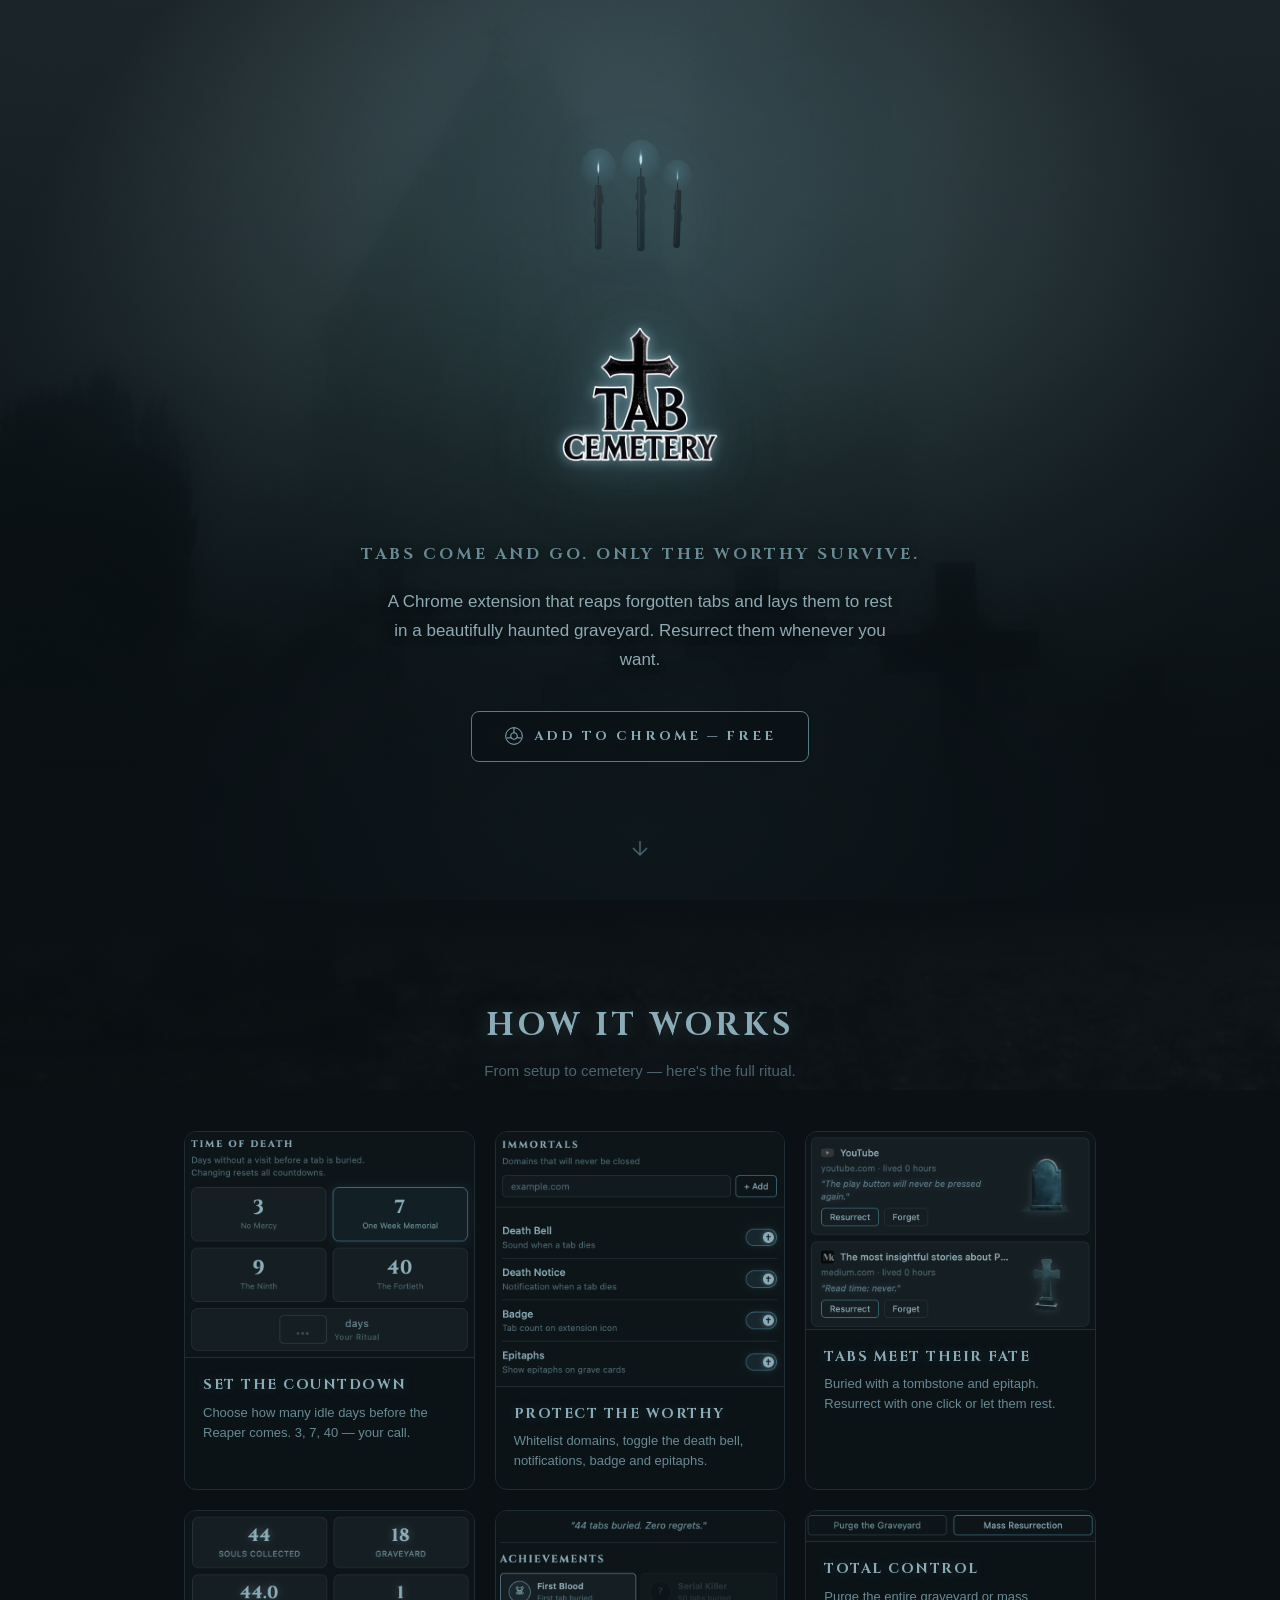
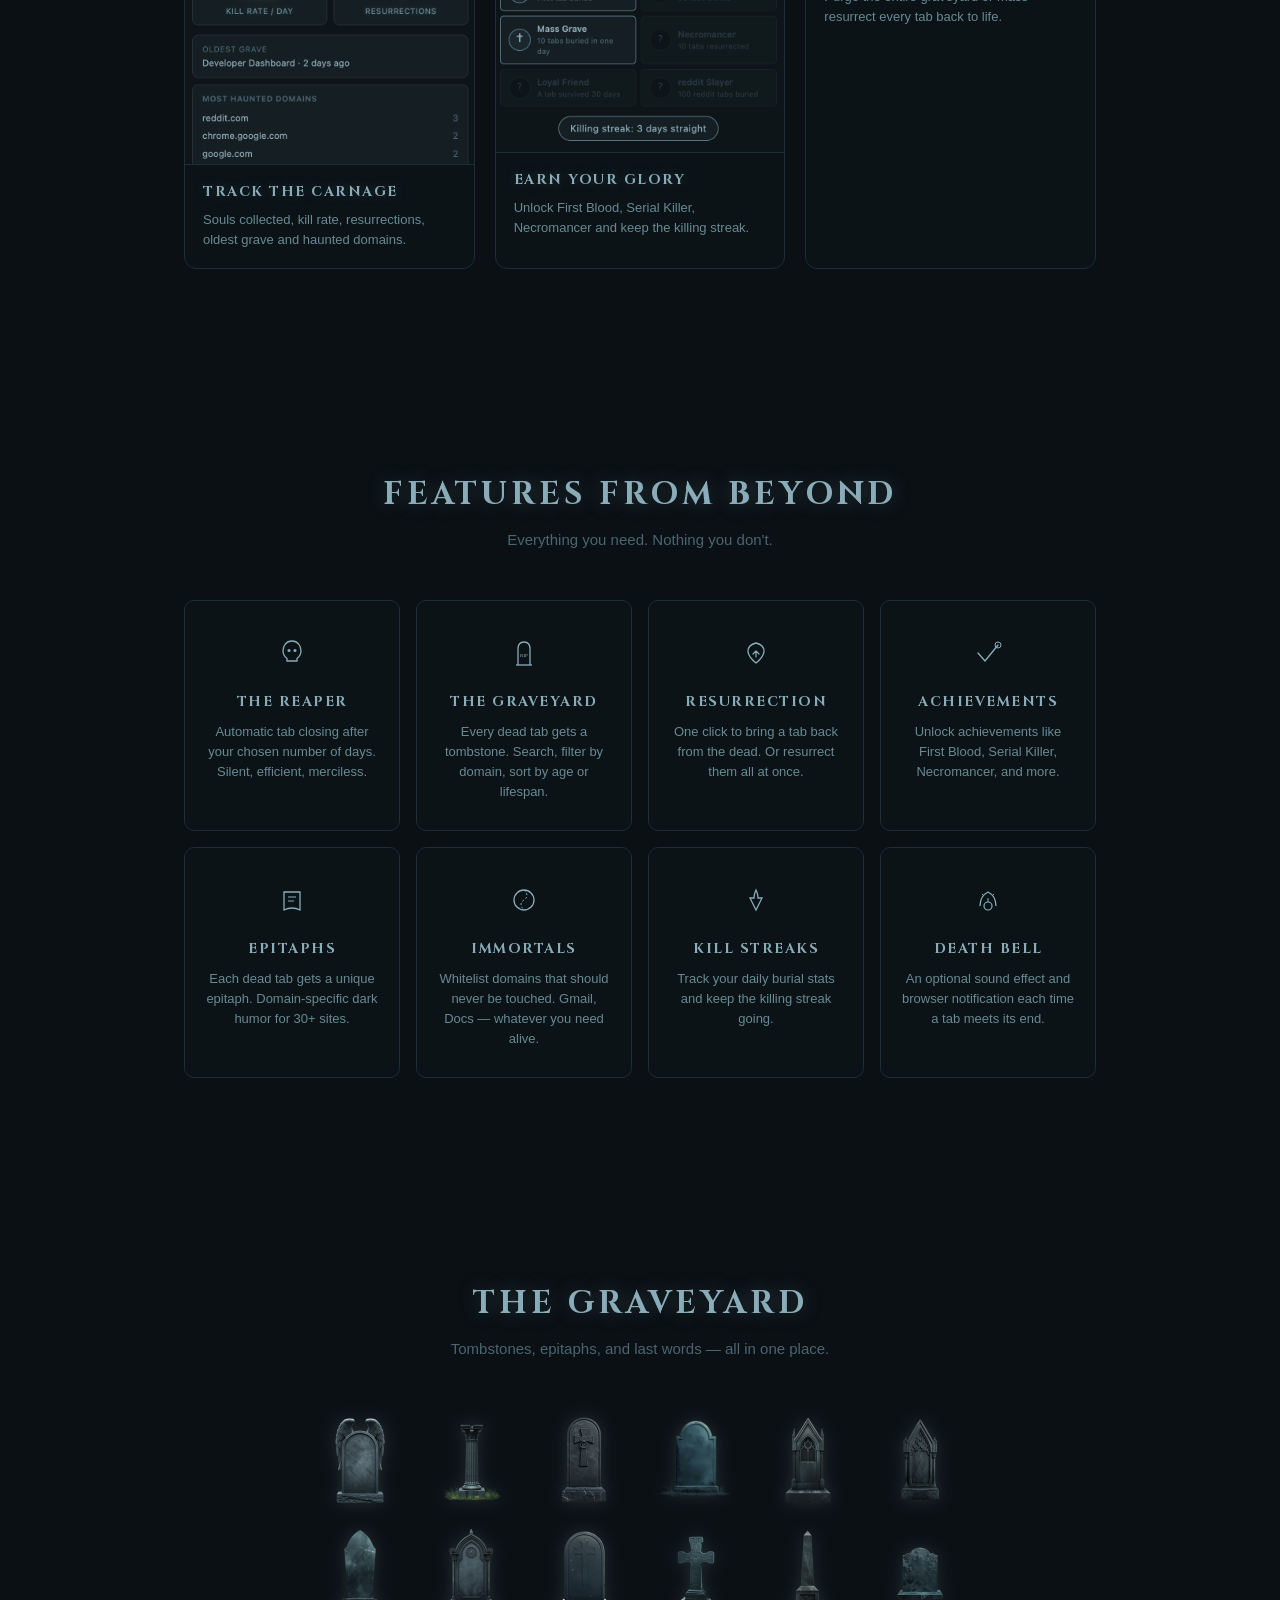
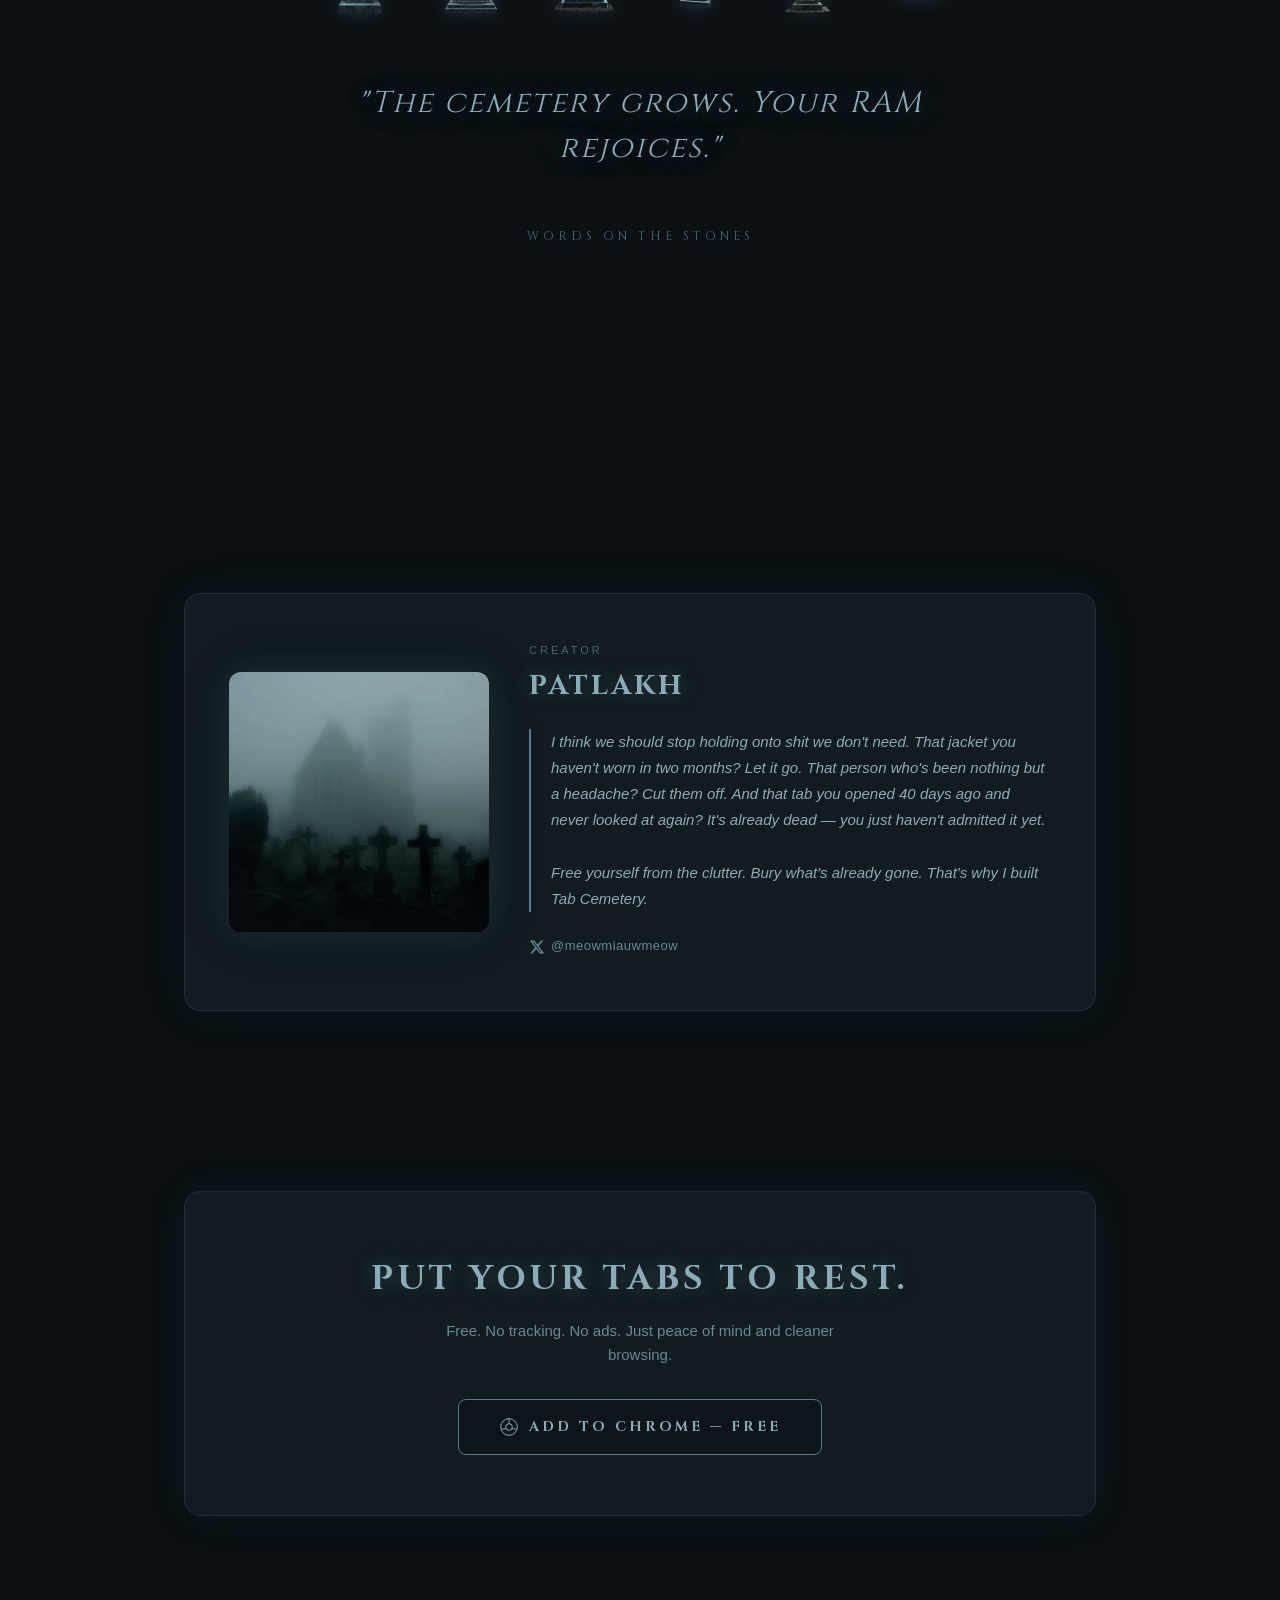
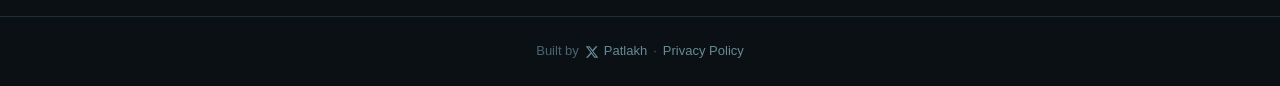
==== commit 72a298e9: "Add Privacy Policy page and footer link Made-with: Cursor" ====
--- a/index.html
+++ b/index.html
@@ -330,6 +330,8 @@
         <svg class="footer-x-icon" viewBox="0 0 24 24" xmlns="http://www.w3.org/2000/svg"><path d="M18.244 2.25h3.308l-7.227 8.26 8.502 11.24H16.17l-5.214-6.817L4.99 21.75H1.68l7.73-8.835L1.254 2.25H8.08l4.713 6.231zm-1.161 17.52h1.833L7.084 4.126H5.117z" fill="currentColor"/></svg>
         Patlakh
       </a>
+      <span class="footer-sep">·</span>
+      <a href="privacy.html" class="footer-link">Privacy Policy</a>
     </div>
   </footer>
 
--- a/style.css
+++ b/style.css
@@ -742,6 +742,11 @@
   color: var(--accent);
 }
 
+.footer-sep {
+  color: var(--text-muted);
+  font-size: 13px;
+}
+
 .footer-x-icon {
   width: 14px;
   height: 14px;
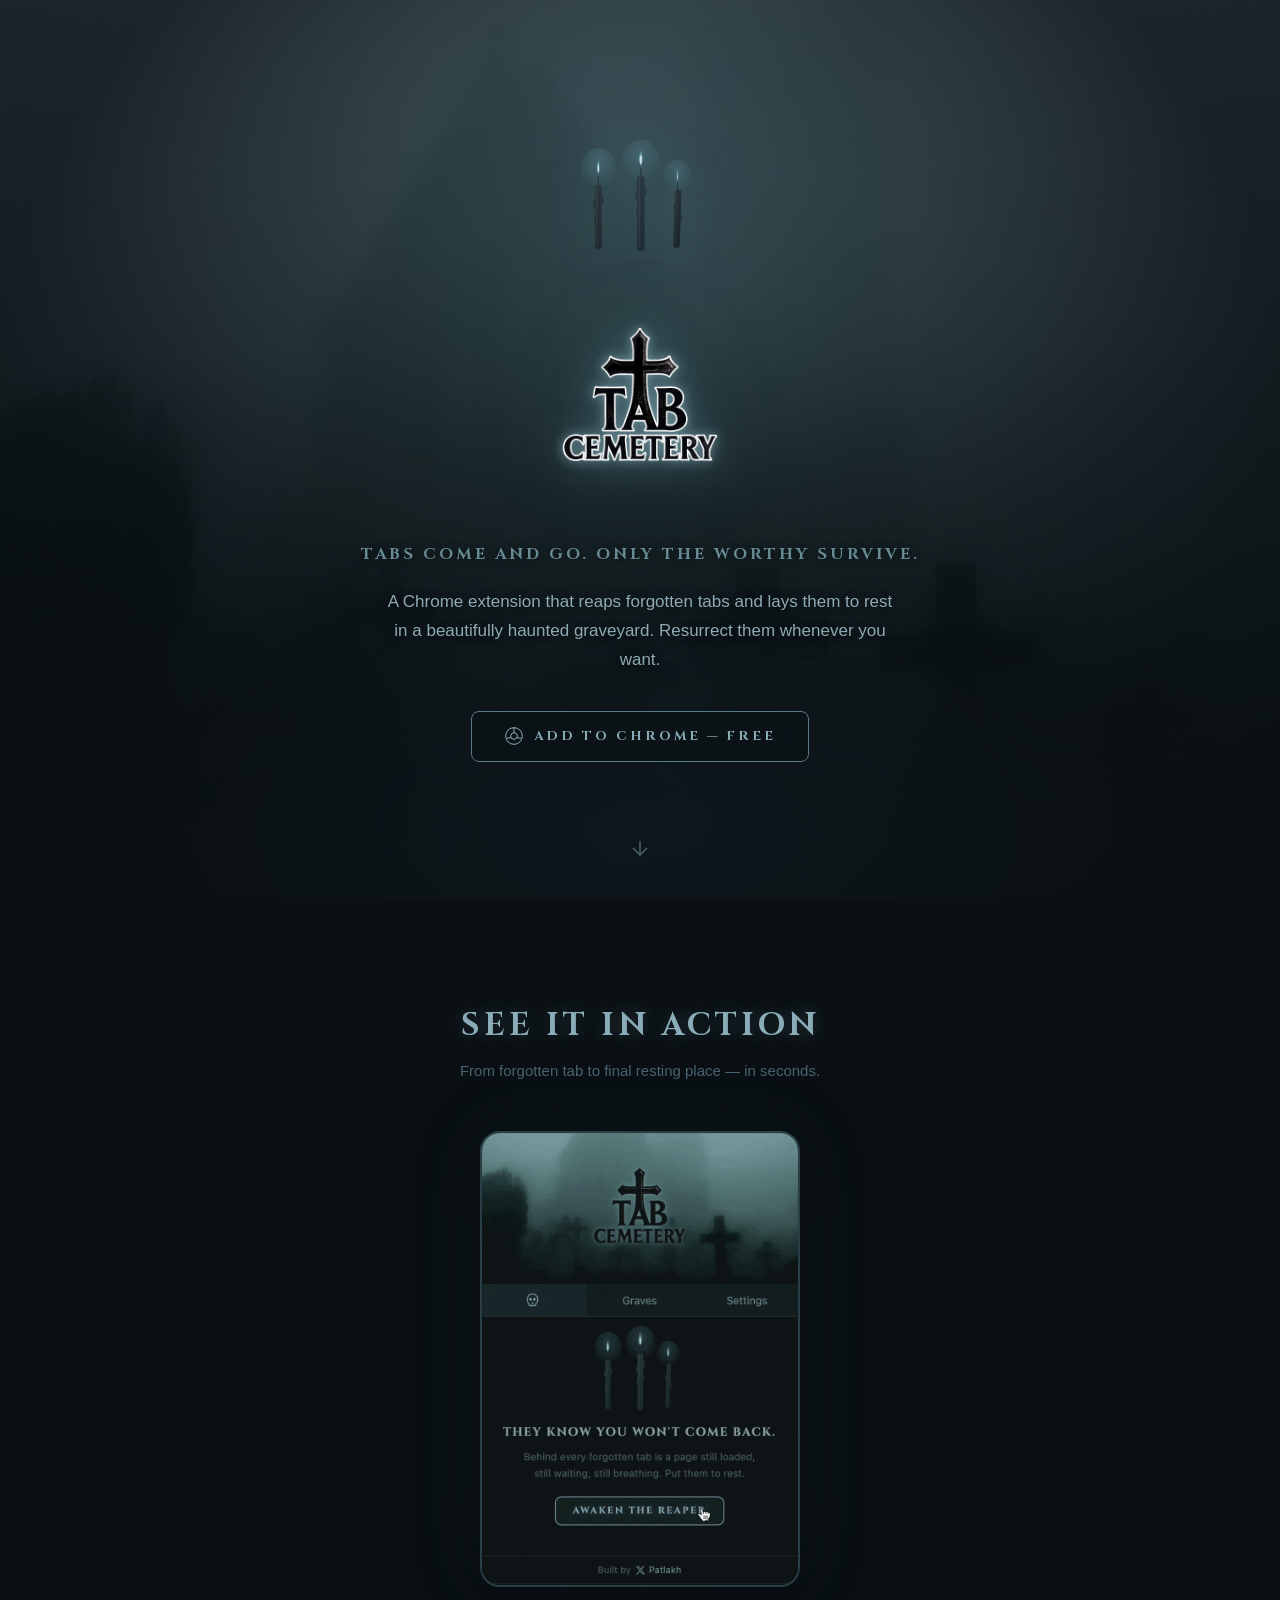
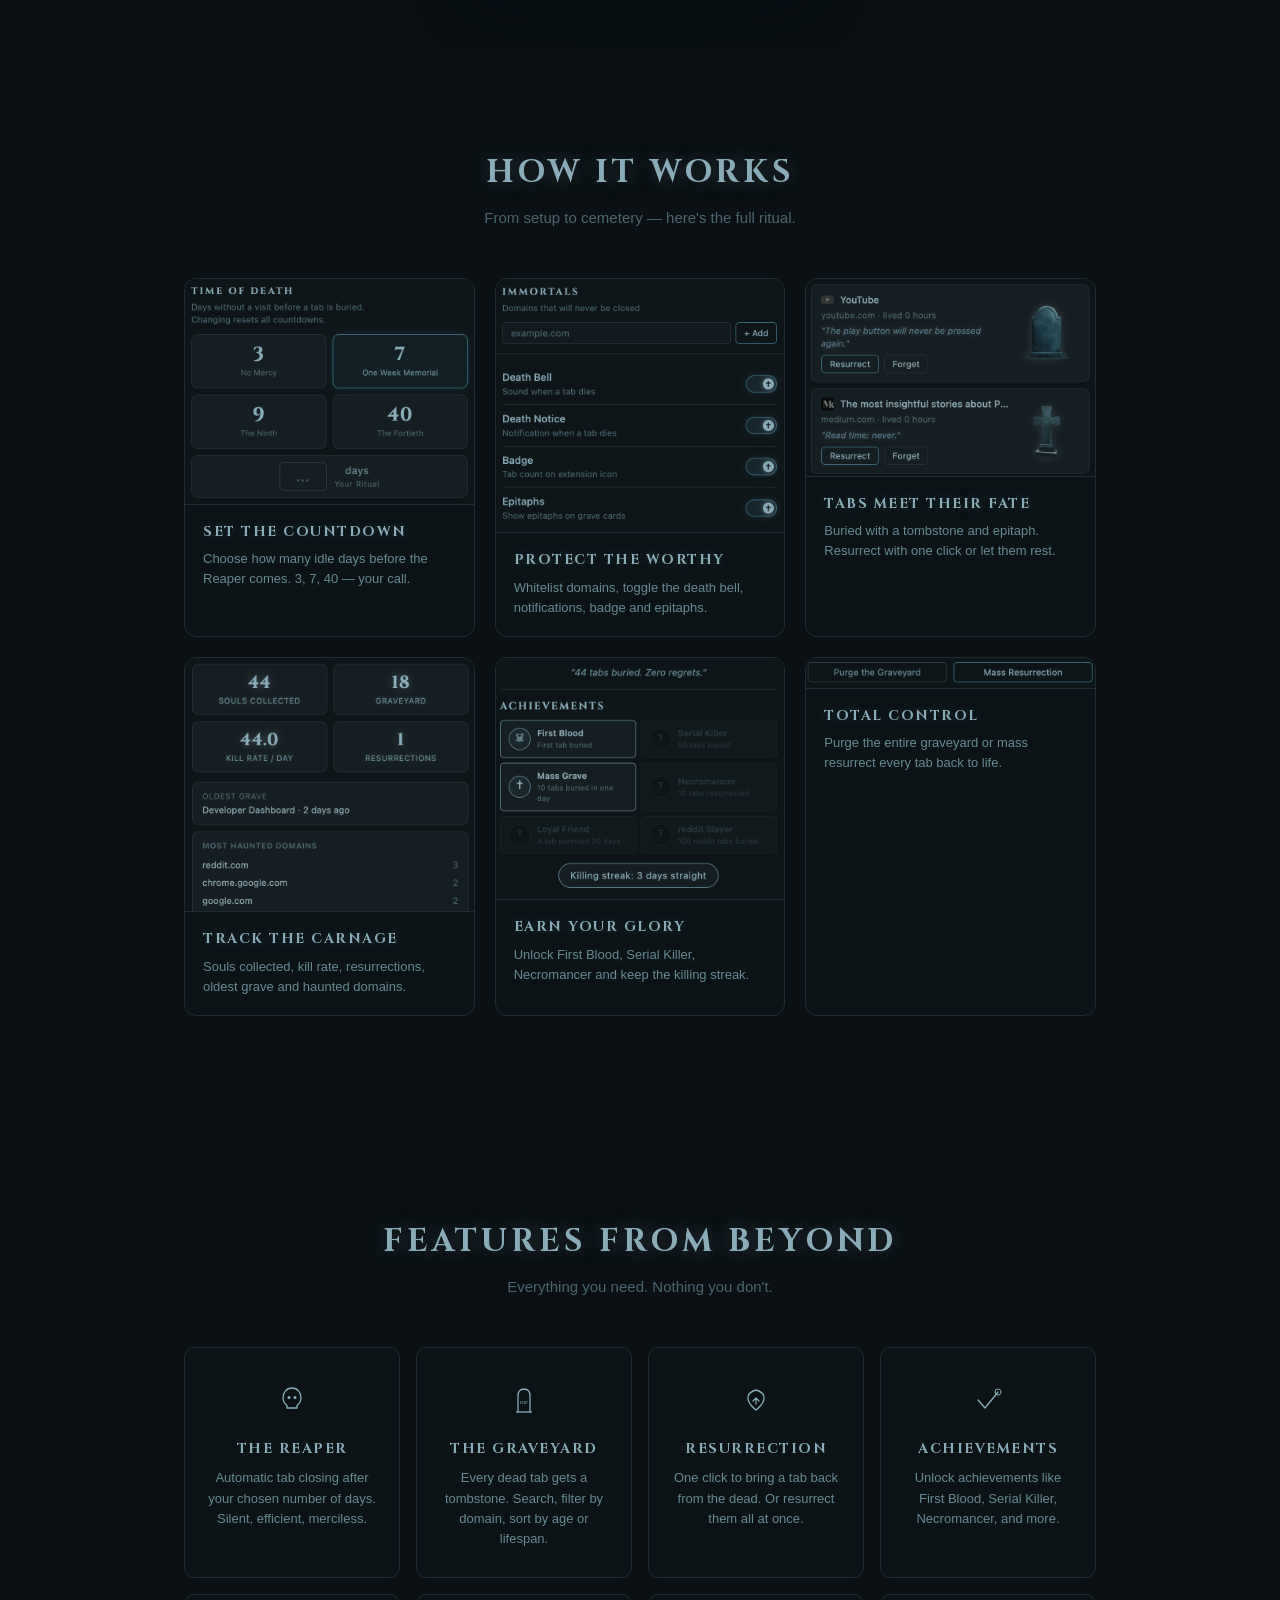
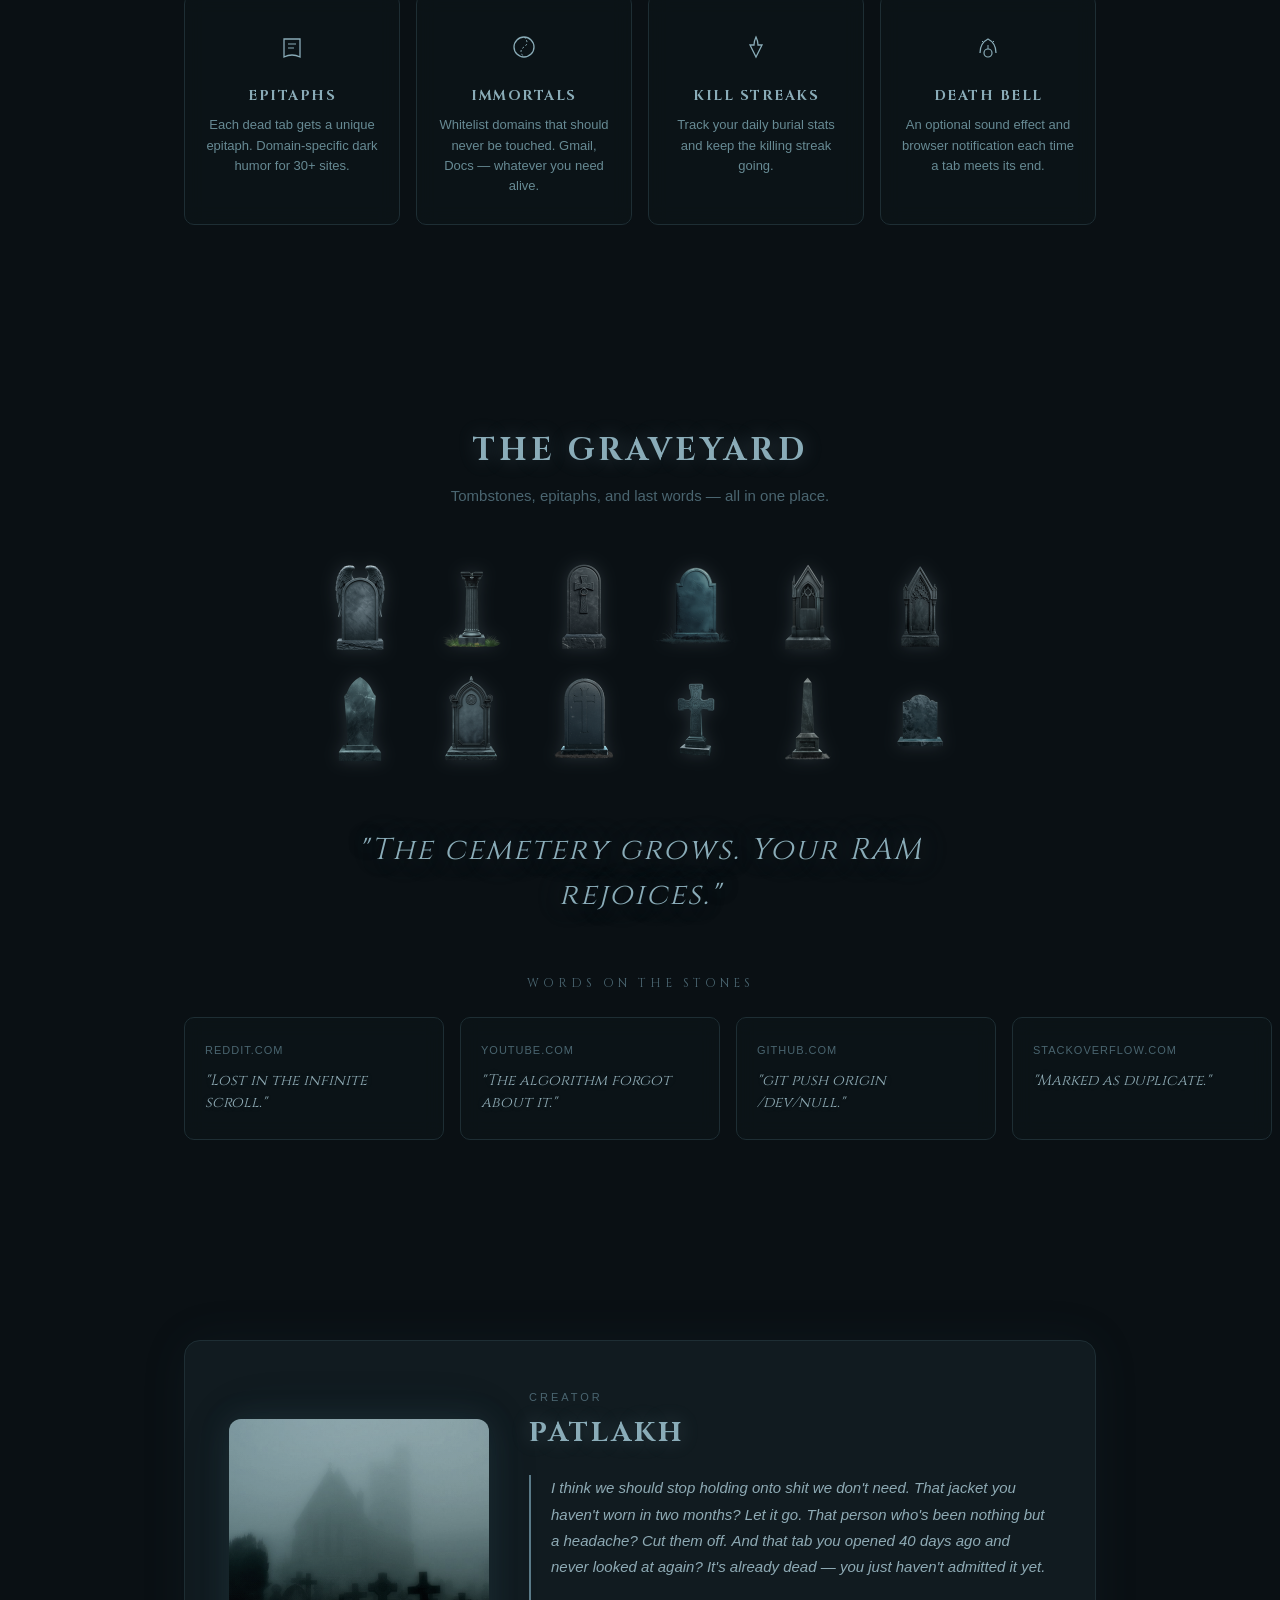
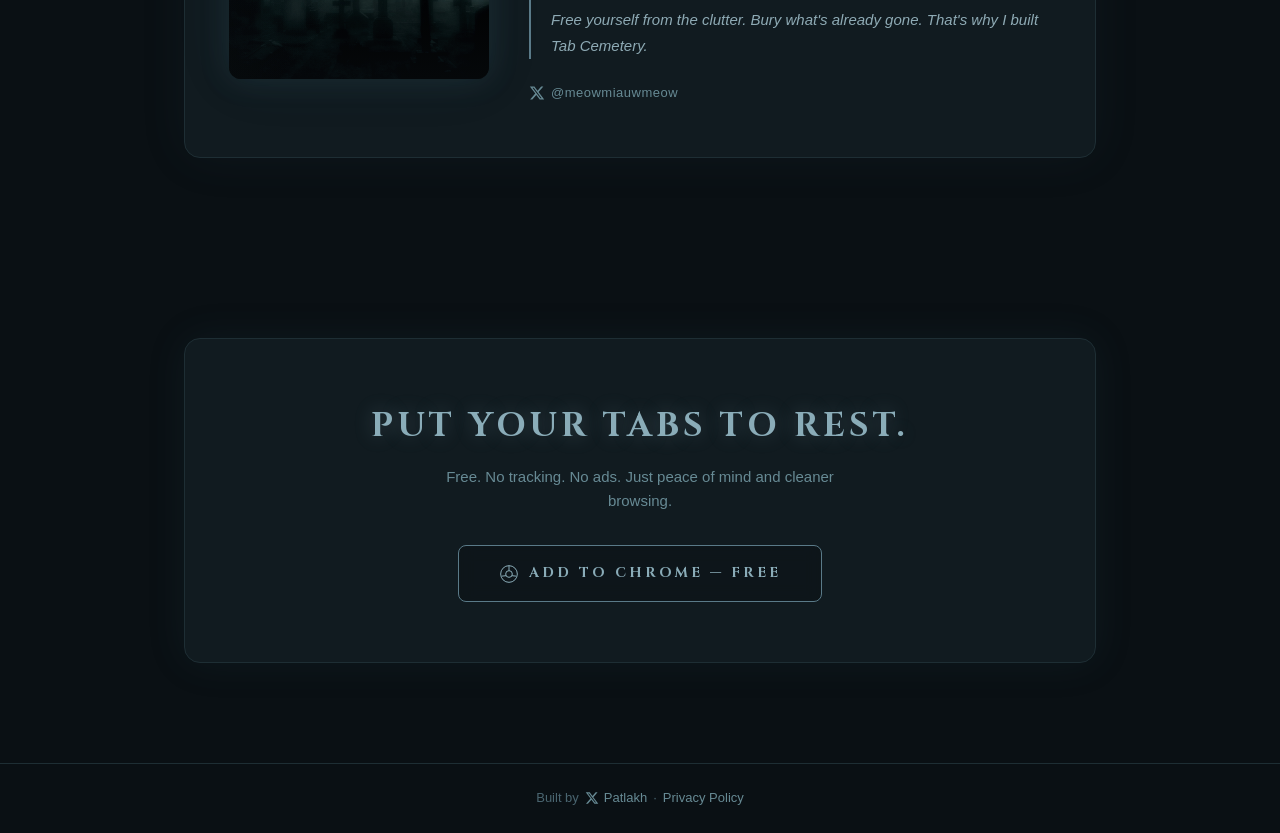
==== commit b94f74a1: "Add demo GIF section before How It Works Made-with: Cursor" ====
--- a/index.html
+++ b/index.html
@@ -86,6 +86,19 @@
     </div>
   </section>
 
+  <!-- ══════════ DEMO ══════════ -->
+  <section class="section demo-section" id="demo">
+    <div class="container">
+      <h2 class="section-title fade-in">See It in Action</h2>
+      <p class="section-subtitle fade-in">From forgotten tab to final resting place — in seconds.</p>
+      <div class="demo-wrap fade-in">
+        <div class="demo-phone">
+          <img src="images/demo.gif" alt="Tab Cemetery demo" class="demo-gif">
+        </div>
+      </div>
+    </div>
+  </section>
+
   <!-- ══════════ HOW IT WORKS ══════════ -->
   <section class="section how-it-works has-bg-photo" id="how">
     <div class="container">
--- a/style.css
+++ b/style.css
@@ -310,6 +310,47 @@
 }
 
 /* ════════════════════════════════════════
+   DEMO
+   ════════════════════════════════════════ */
+
+.demo-section {
+  background: var(--bg);
+  padding-bottom: 60px;
+}
+
+.demo-wrap {
+  display: flex;
+  justify-content: center;
+}
+
+.demo-phone {
+  position: relative;
+  width: 320px;
+  border-radius: 20px;
+  overflow: hidden;
+  border: 2px solid var(--border-light);
+  box-shadow:
+    0 8px 60px rgba(0, 0, 0, 0.5),
+    0 0 80px rgba(58, 104, 120, 0.12),
+    inset 0 0 0 1px rgba(138, 172, 184, 0.06);
+  transition: box-shadow 0.4s ease, transform 0.4s ease;
+}
+
+.demo-phone:hover {
+  transform: translateY(-6px);
+  box-shadow:
+    0 16px 80px rgba(0, 0, 0, 0.6),
+    0 0 100px rgba(58, 104, 120, 0.2),
+    inset 0 0 0 1px rgba(138, 172, 184, 0.1);
+}
+
+.demo-gif {
+  width: 100%;
+  height: auto;
+  display: block;
+}
+
+/* ════════════════════════════════════════
    HOW IT WORKS — bg-fog-gravestones
    ════════════════════════════════════════ */
 
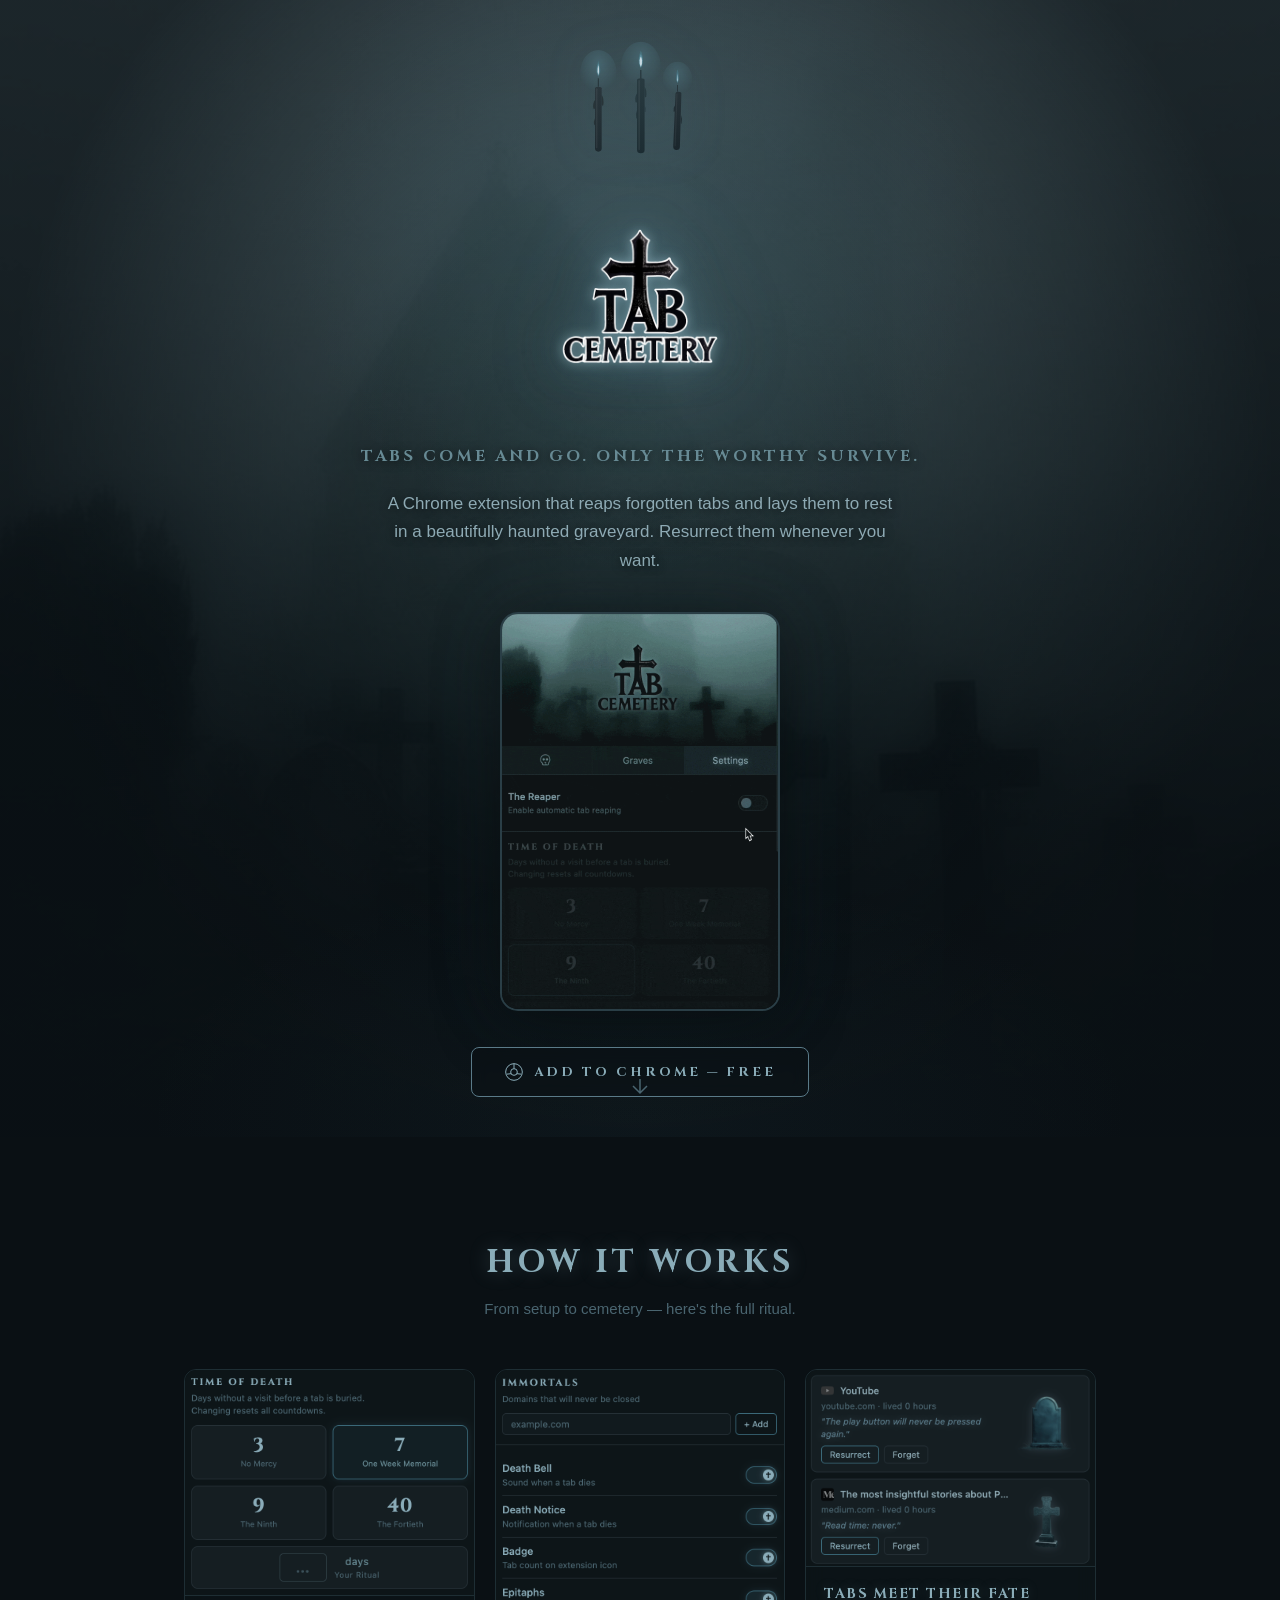
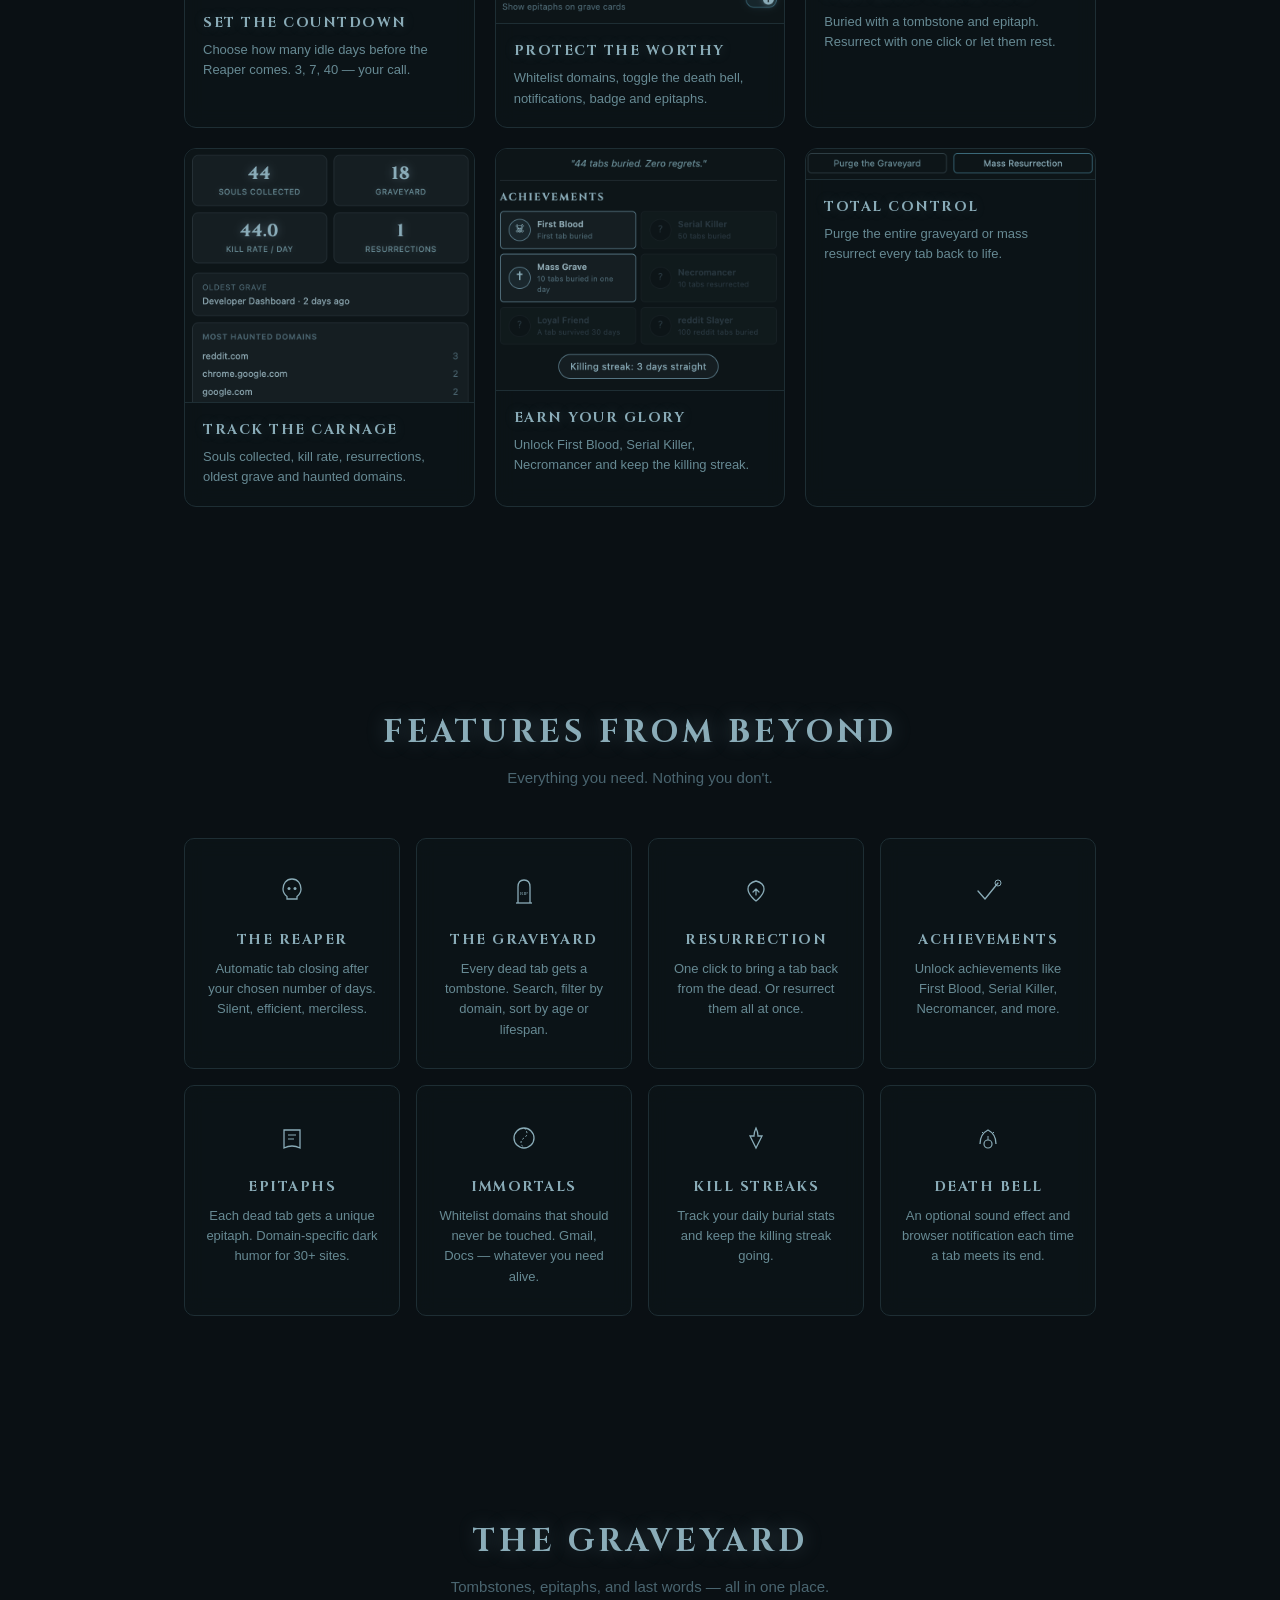
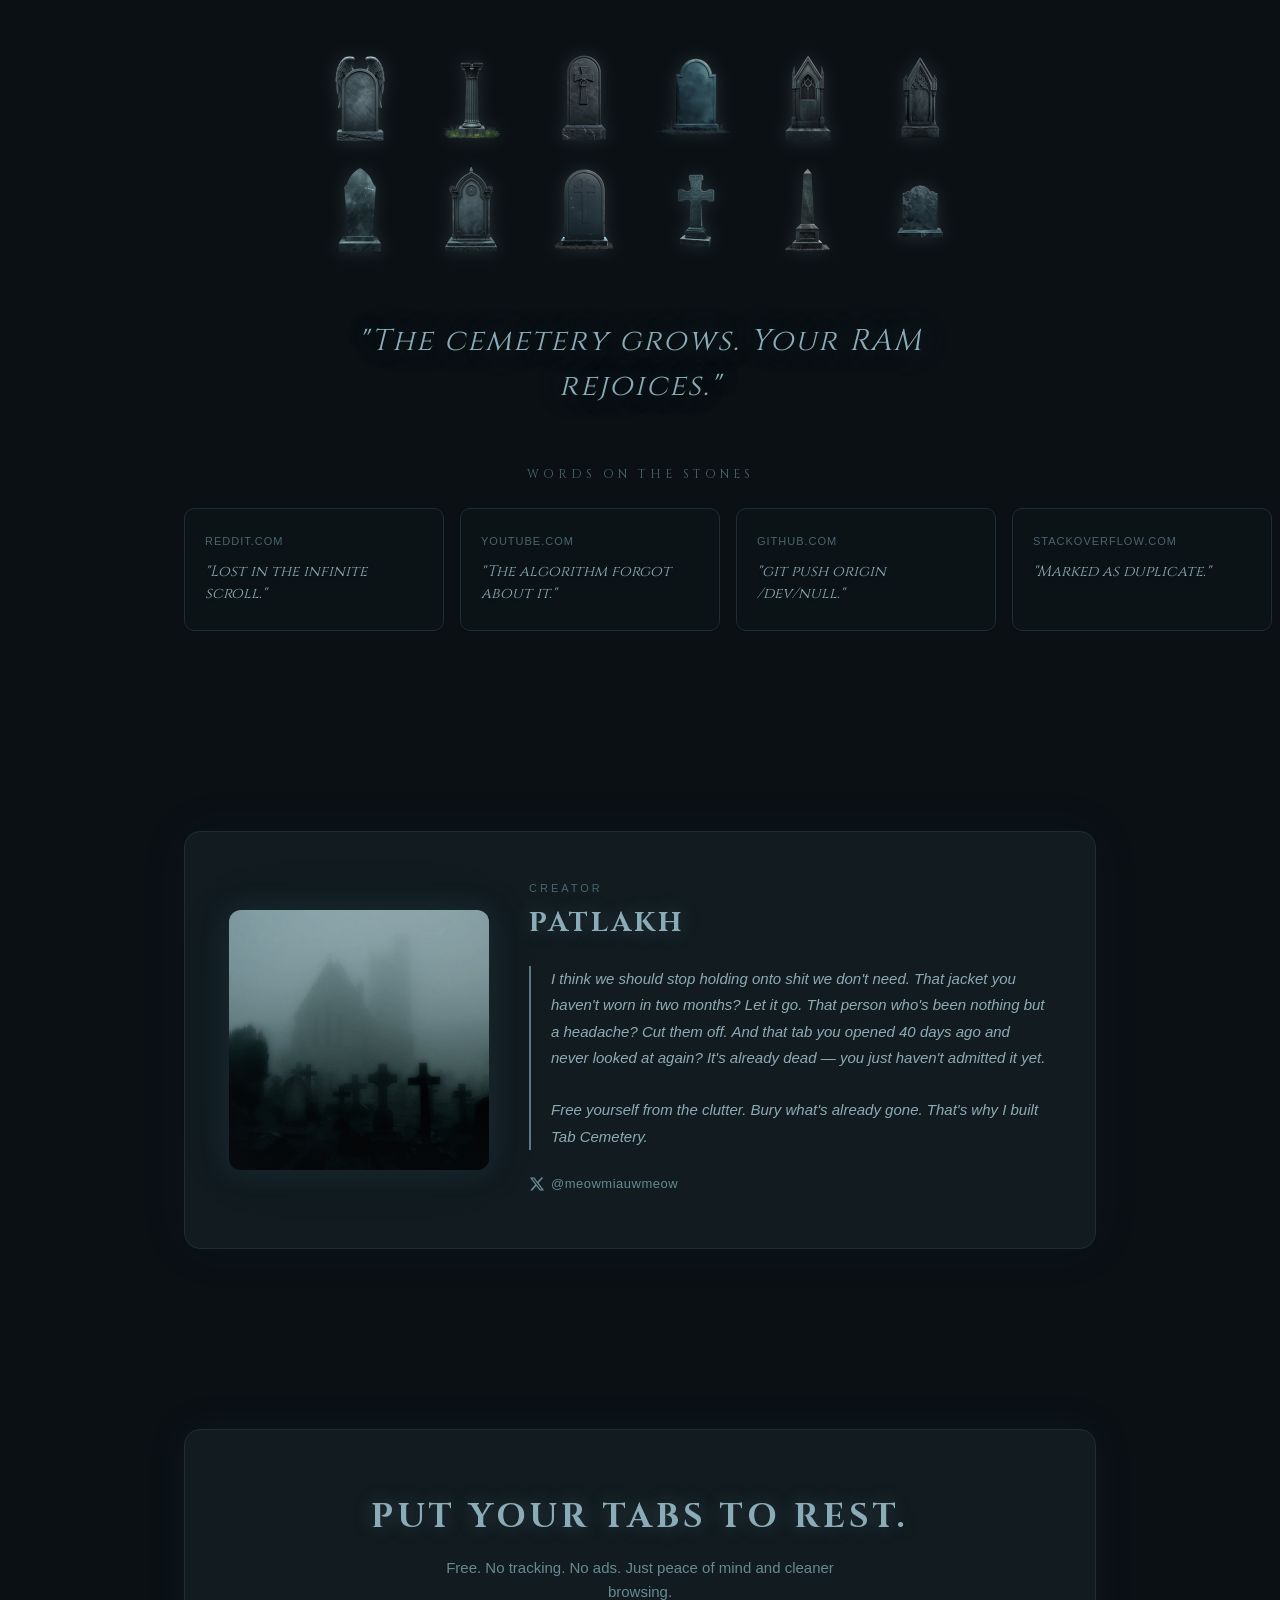
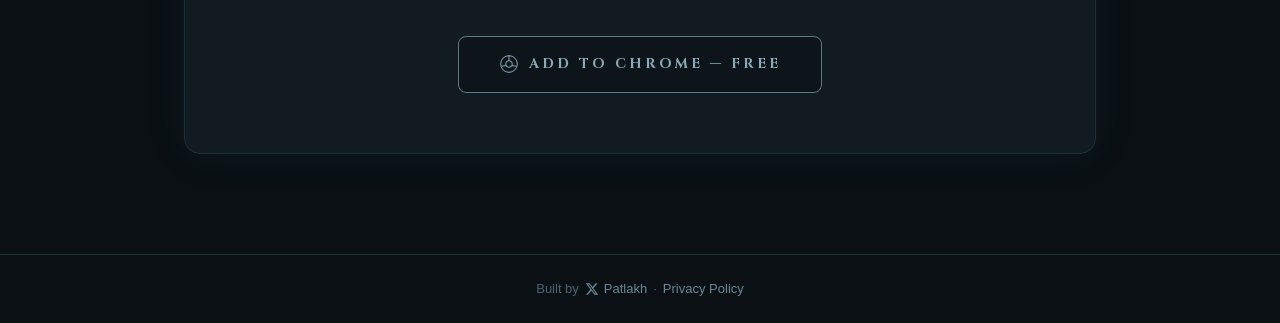
==== commit 74e39f94: "Move demo GIF into hero section Made-with: Cursor" ====
--- a/index.html
+++ b/index.html
@@ -75,6 +75,13 @@
       <img class="hero-logo" src="logo_new.png" alt="Tab Cemetery">
       <h1 class="hero-tagline">Tabs come and go. Only the worthy survive.</h1>
       <p class="hero-sub">A Chrome extension that reaps forgotten tabs and lays them to rest in a beautifully haunted graveyard. Resurrect them whenever you want.</p>
+
+      <div class="hero-demo">
+        <div class="demo-phone">
+          <img src="images/demo.gif" alt="Tab Cemetery demo" class="demo-gif">
+        </div>
+      </div>
+
       <a href="#" class="hero-cta">
         <svg class="cta-chrome-icon" viewBox="0 0 24 24" xmlns="http://www.w3.org/2000/svg"><circle cx="12" cy="12" r="10" fill="none" stroke="currentColor" stroke-width="1.2"/><circle cx="12" cy="12" r="4" fill="none" stroke="currentColor" stroke-width="1.2"/><line x1="12" y1="8" x2="12" y2="2" stroke="currentColor" stroke-width="1.2"/><line x1="8.5" y1="14" x2="3.4" y2="14.6" stroke="currentColor" stroke-width="1.2"/><line x1="15.5" y1="14" x2="20.6" y2="14.6" stroke="currentColor" stroke-width="1.2"/></svg>
         Add to Chrome — Free
@@ -83,19 +90,6 @@
 
     <div class="hero-scroll-hint" aria-hidden="true">
       <svg viewBox="0 0 24 24" fill="none" stroke="currentColor" stroke-width="1.5"><path d="M12 5v14M5 12l7 7 7-7"/></svg>
-    </div>
-  </section>
-
-  <!-- ══════════ DEMO ══════════ -->
-  <section class="section demo-section" id="demo">
-    <div class="container">
-      <h2 class="section-title fade-in">See It in Action</h2>
-      <p class="section-subtitle fade-in">From forgotten tab to final resting place — in seconds.</p>
-      <div class="demo-wrap fade-in">
-        <div class="demo-phone">
-          <img src="images/demo.gif" alt="Tab Cemetery demo" class="demo-gif">
-        </div>
-      </div>
     </div>
   </section>
 
--- a/style.css
+++ b/style.css
@@ -310,38 +310,32 @@
 }
 
 /* ════════════════════════════════════════
-   DEMO
-   ════════════════════════════════════════ */
-
-.demo-section {
-  background: var(--bg);
-  padding-bottom: 60px;
-}
-
-.demo-wrap {
+   HERO DEMO
+   ════════════════════════════════════════ */
+
+.hero-demo {
+  margin: 32px auto 36px;
   display: flex;
   justify-content: center;
 }
 
 .demo-phone {
   position: relative;
-  width: 320px;
-  border-radius: 20px;
+  width: 280px;
+  border-radius: 18px;
   overflow: hidden;
   border: 2px solid var(--border-light);
   box-shadow:
     0 8px 60px rgba(0, 0, 0, 0.5),
-    0 0 80px rgba(58, 104, 120, 0.12),
-    inset 0 0 0 1px rgba(138, 172, 184, 0.06);
+    0 0 80px rgba(58, 104, 120, 0.12);
   transition: box-shadow 0.4s ease, transform 0.4s ease;
 }
 
 .demo-phone:hover {
-  transform: translateY(-6px);
+  transform: translateY(-4px);
   box-shadow:
     0 16px 80px rgba(0, 0, 0, 0.6),
-    0 0 100px rgba(58, 104, 120, 0.2),
-    inset 0 0 0 1px rgba(138, 172, 184, 0.1);
+    0 0 100px rgba(58, 104, 120, 0.2);
 }
 
 .demo-gif {
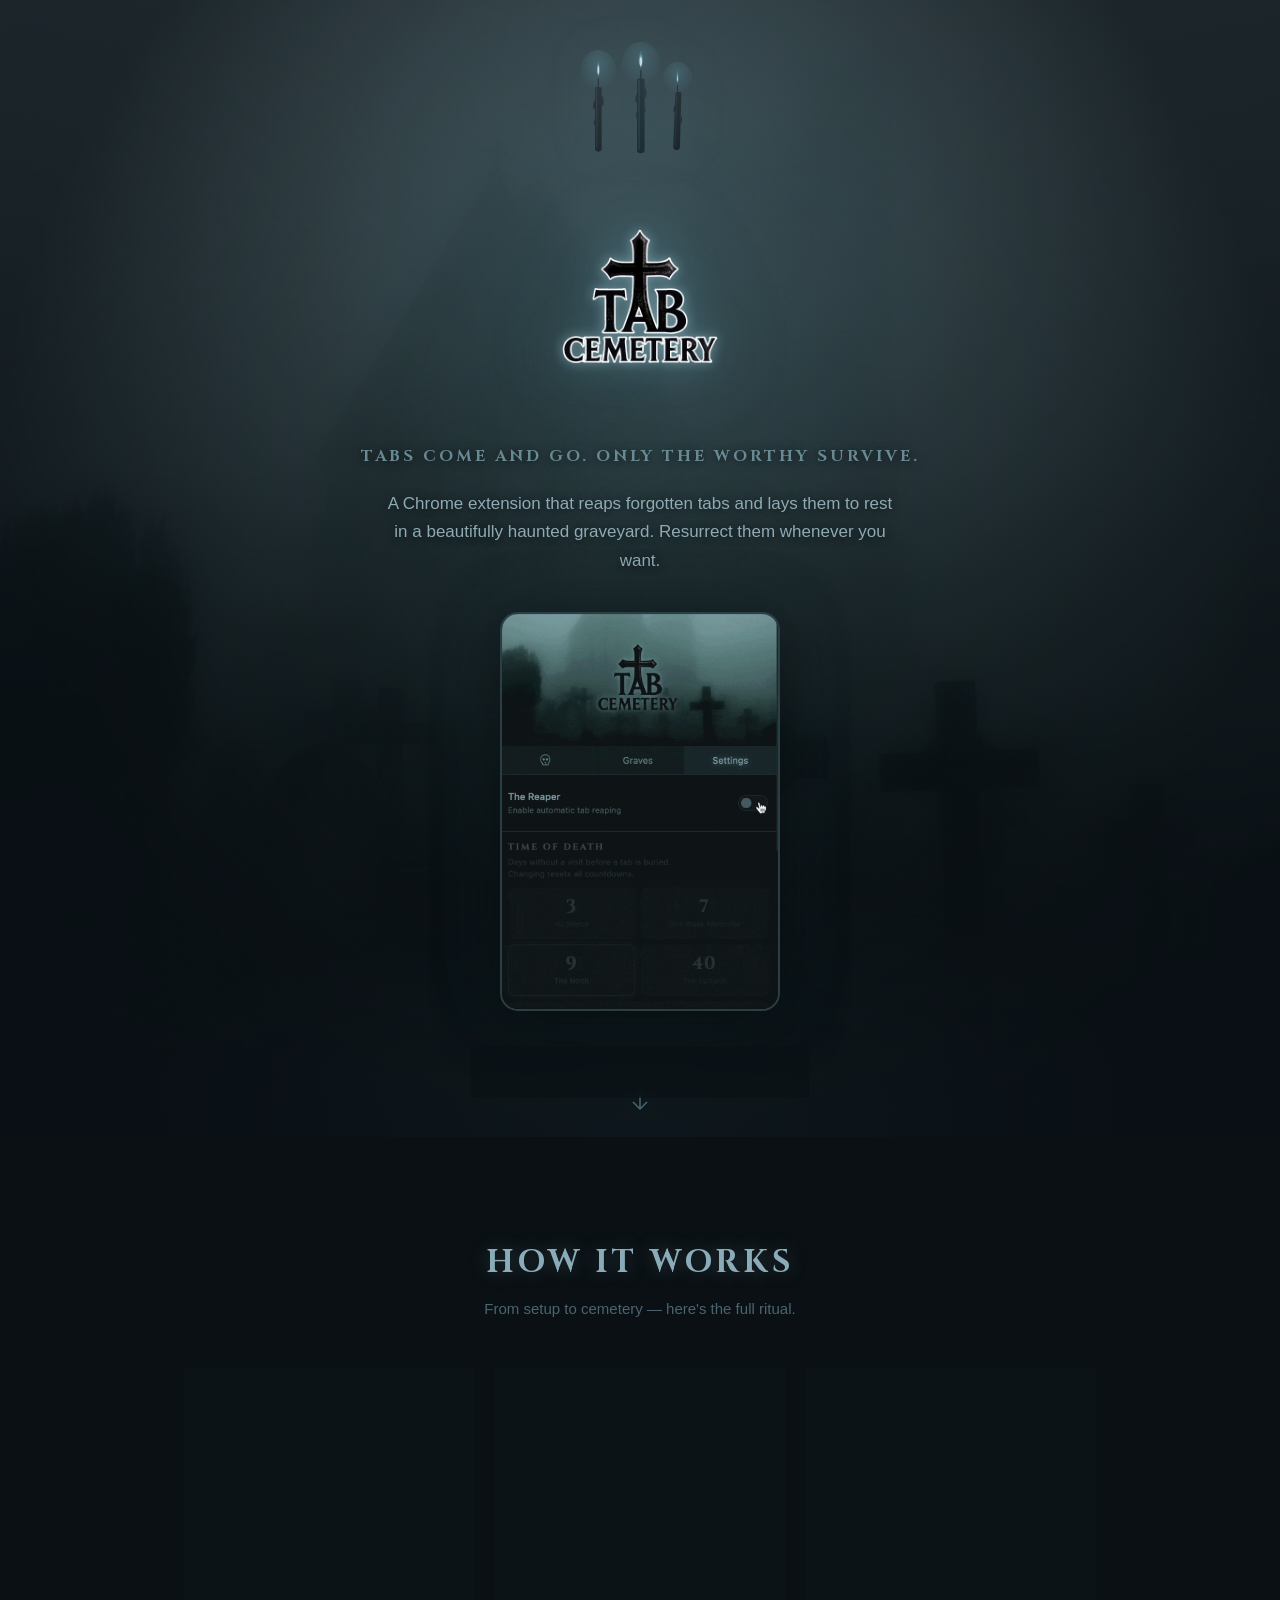
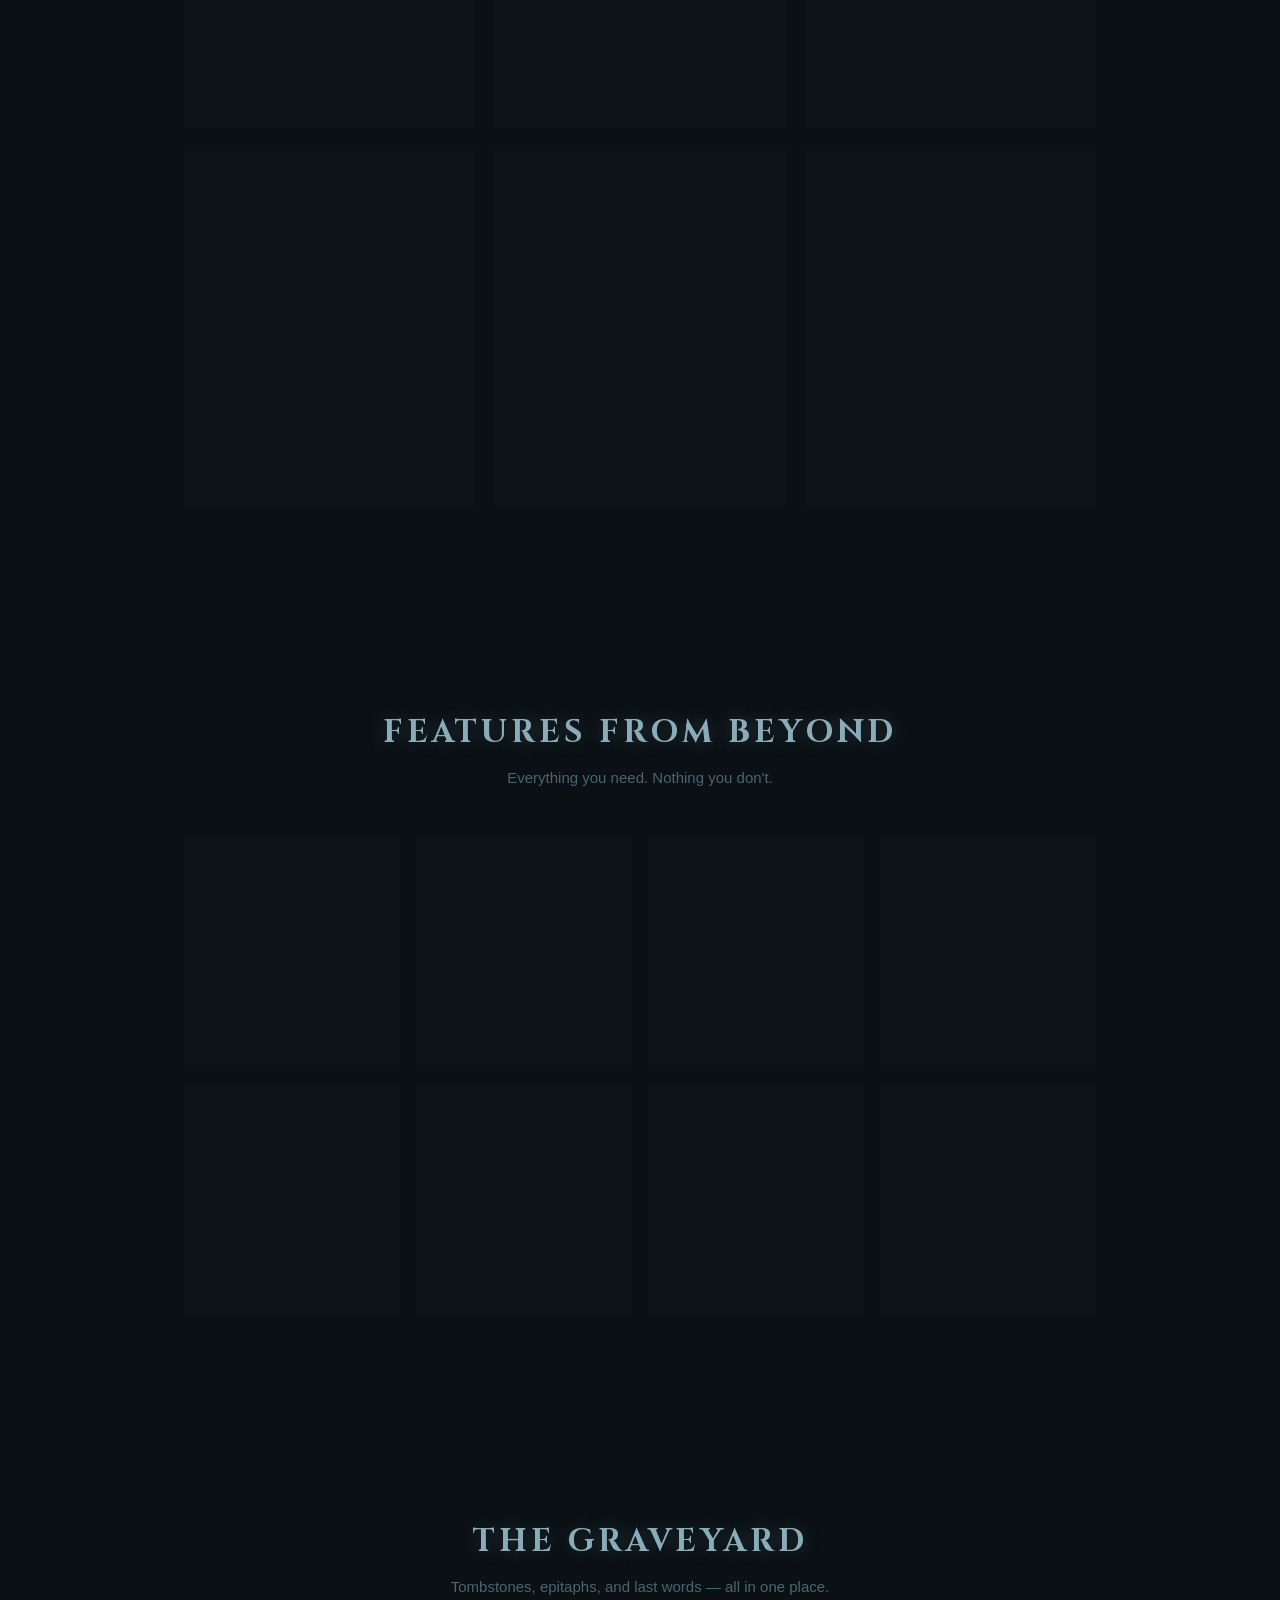
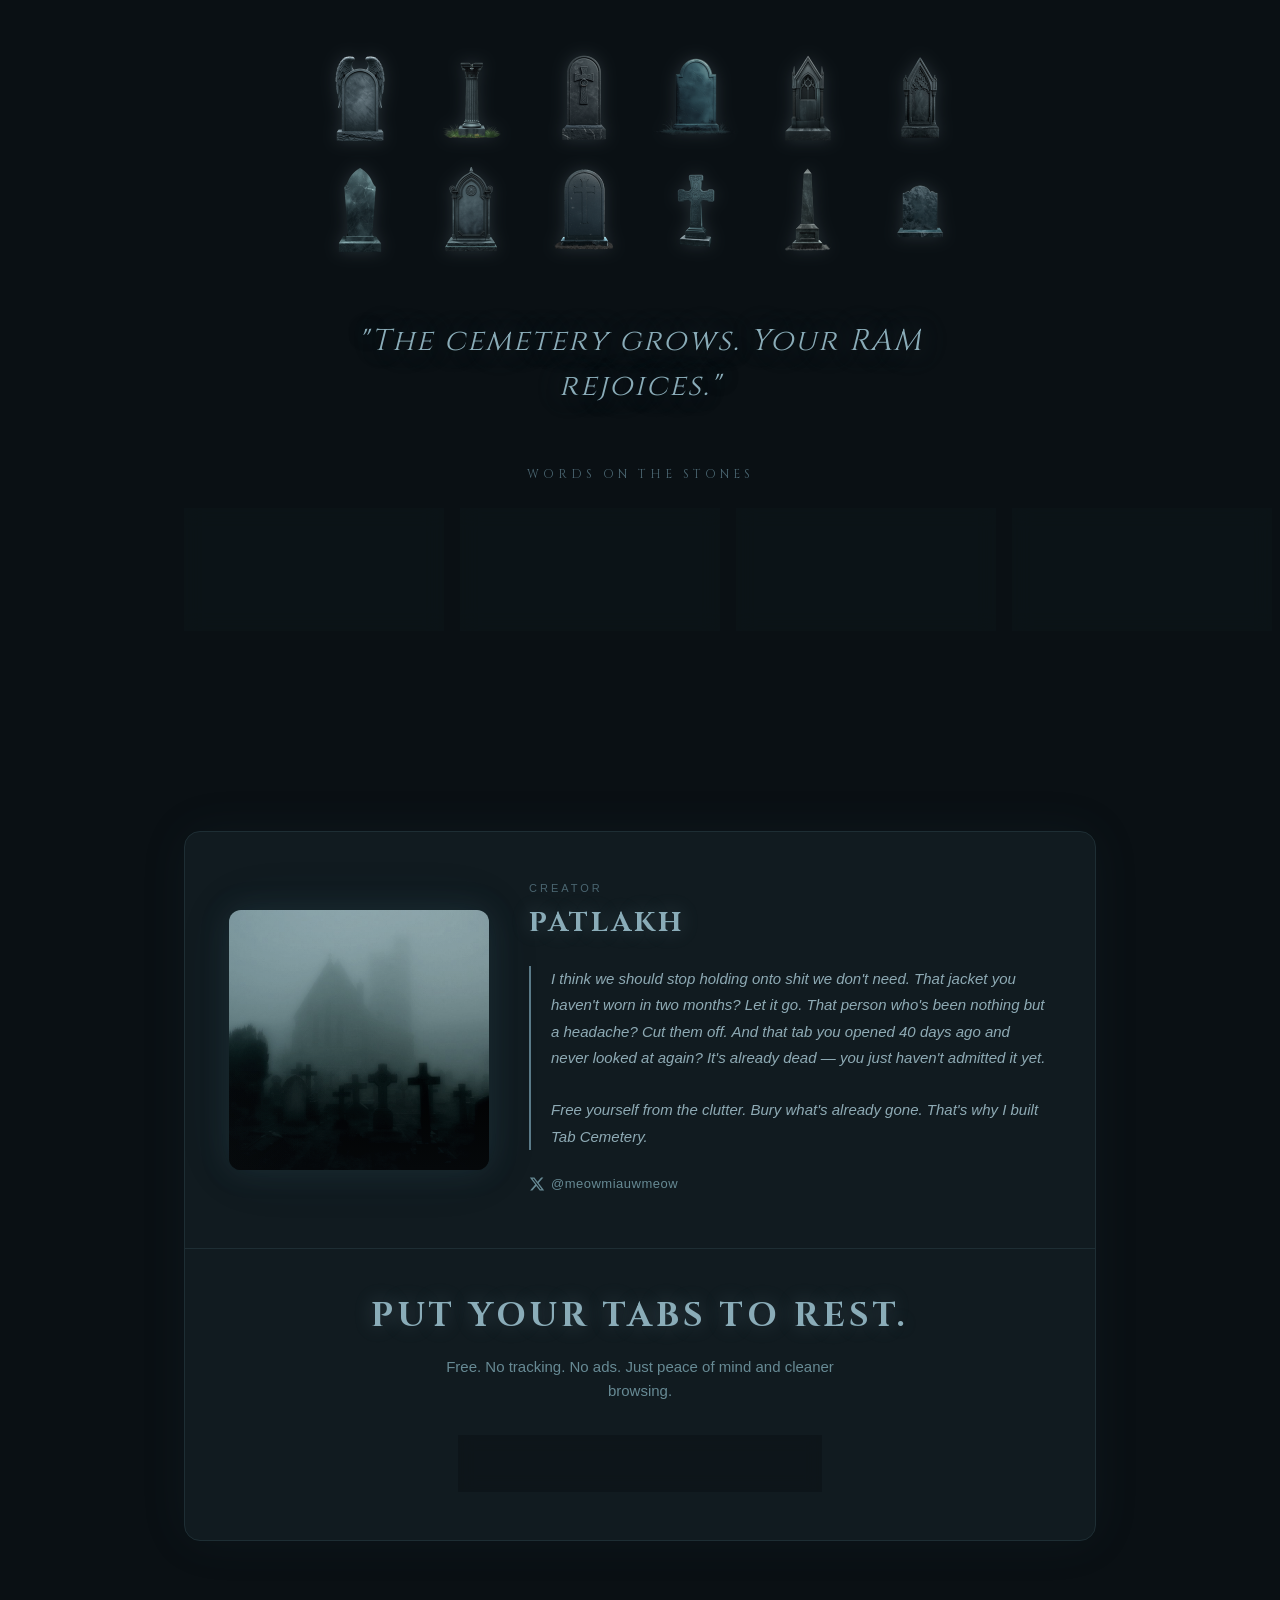
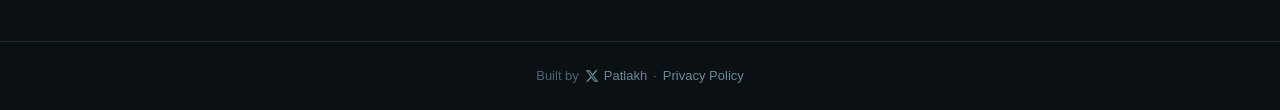
==== commit 599714ba: "Merge creator + CTA into one block, fix scroll arrow overlap Made-with: Cursor" ====
--- a/index.html
+++ b/index.html
@@ -292,39 +292,36 @@
     </div>
   </section>
 
-  <!-- ══════════ CREATOR ══════════ -->
+  <!-- ══════════ CREATOR + CTA ══════════ -->
   <section class="section creator-section" id="creator">
     <div class="container">
-      <div class="creator-card fade-in">
-        <div class="creator-photo-wrap">
-          <img class="creator-photo" src="images/cemetery-hero.png" alt="Cemetery">
-          <div class="creator-photo-overlay"></div>
-        </div>
-        <div class="creator-text">
-          <span class="creator-label">Creator</span>
-          <h3 class="creator-name">Patlakh</h3>
-          <blockquote class="creator-quote">
-            I think we should stop holding onto shit we don't need. That jacket you haven't worn in two months? Let it go. That person who's been nothing but a headache? Cut them off. And that tab you opened 40 days ago and never looked at again? It's already dead — you just haven't admitted it yet.<br><br>Free yourself from the clutter. Bury what's already gone. That's why I built Tab Cemetery.
-          </blockquote>
-          <a href="https://x.com/meowmiauwmeow" target="_blank" rel="noopener" class="creator-social">
-            <svg viewBox="0 0 24 24" xmlns="http://www.w3.org/2000/svg"><path d="M18.244 2.25h3.308l-7.227 8.26 8.502 11.24H16.17l-5.214-6.817L4.99 21.75H1.68l7.73-8.835L1.254 2.25H8.08l4.713 6.231zm-1.161 17.52h1.833L7.084 4.126H5.117z" fill="currentColor"/></svg>
-            @meowmiauwmeow
+      <div class="creator-cta-block fade-in">
+        <div class="creator-card">
+          <div class="creator-photo-wrap">
+            <img class="creator-photo" src="images/cemetery-hero.png" alt="Cemetery">
+            <div class="creator-photo-overlay"></div>
+          </div>
+          <div class="creator-text">
+            <span class="creator-label">Creator</span>
+            <h3 class="creator-name">Patlakh</h3>
+            <blockquote class="creator-quote">
+              I think we should stop holding onto shit we don't need. That jacket you haven't worn in two months? Let it go. That person who's been nothing but a headache? Cut them off. And that tab you opened 40 days ago and never looked at again? It's already dead — you just haven't admitted it yet.<br><br>Free yourself from the clutter. Bury what's already gone. That's why I built Tab Cemetery.
+            </blockquote>
+            <a href="https://x.com/meowmiauwmeow" target="_blank" rel="noopener" class="creator-social">
+              <svg viewBox="0 0 24 24" xmlns="http://www.w3.org/2000/svg"><path d="M18.244 2.25h3.308l-7.227 8.26 8.502 11.24H16.17l-5.214-6.817L4.99 21.75H1.68l7.73-8.835L1.254 2.25H8.08l4.713 6.231zm-1.161 17.52h1.833L7.084 4.126H5.117z" fill="currentColor"/></svg>
+              @meowmiauwmeow
+            </a>
+          </div>
+        </div>
+
+        <div class="cta-inline">
+          <h2 class="cta-title">Put your tabs to rest.</h2>
+          <p class="cta-desc">Free. No tracking. No ads. Just peace of mind and cleaner browsing.</p>
+          <a href="#" class="hero-cta cta-bottom">
+            <svg class="cta-chrome-icon" viewBox="0 0 24 24" xmlns="http://www.w3.org/2000/svg"><circle cx="12" cy="12" r="10" fill="none" stroke="currentColor" stroke-width="1.2"/><circle cx="12" cy="12" r="4" fill="none" stroke="currentColor" stroke-width="1.2"/><line x1="12" y1="8" x2="12" y2="2" stroke="currentColor" stroke-width="1.2"/><line x1="8.5" y1="14" x2="3.4" y2="14.6" stroke="currentColor" stroke-width="1.2"/><line x1="15.5" y1="14" x2="20.6" y2="14.6" stroke="currentColor" stroke-width="1.2"/></svg>
+            Add to Chrome — Free
           </a>
         </div>
-      </div>
-    </div>
-  </section>
-
-  <!-- ══════════ CTA ══════════ -->
-  <section class="section cta-section" id="download">
-    <div class="container">
-      <div class="cta-block fade-in">
-        <h2 class="cta-title">Put your tabs to rest.</h2>
-        <p class="cta-desc">Free. No tracking. No ads. Just peace of mind and cleaner browsing.</p>
-        <a href="#" class="hero-cta cta-bottom">
-          <svg class="cta-chrome-icon" viewBox="0 0 24 24" xmlns="http://www.w3.org/2000/svg"><circle cx="12" cy="12" r="10" fill="none" stroke="currentColor" stroke-width="1.2"/><circle cx="12" cy="12" r="4" fill="none" stroke="currentColor" stroke-width="1.2"/><line x1="12" y1="8" x2="12" y2="2" stroke="currentColor" stroke-width="1.2"/><line x1="8.5" y1="14" x2="3.4" y2="14.6" stroke="currentColor" stroke-width="1.2"/><line x1="15.5" y1="14" x2="20.6" y2="14.6" stroke="currentColor" stroke-width="1.2"/></svg>
-          Add to Chrome — Free
-        </a>
       </div>
     </div>
   </section>
--- a/style.css
+++ b/style.css
@@ -263,12 +263,13 @@
 
 .hero-scroll-hint {
   position: absolute;
-  bottom: 32px;
+  bottom: 16px;
   left: 50%;
   transform: translateX(-50%);
   color: var(--text-muted);
   animation: scrollBounce 2s ease-in-out infinite;
-  z-index: 2;
+  z-index: 1;
+  pointer-events: none;
 }
 
 .hero-scroll-hint svg {
@@ -599,17 +600,28 @@
 
 .creator-section {
   background: var(--bg);
+  padding-bottom: 100px;
+}
+
+.creator-cta-block {
+  background: var(--bg-card-solid);
+  border: 1px solid var(--border);
+  border-radius: 16px;
+  box-shadow: 0 0 50px rgba(58, 104, 120, 0.08);
+  overflow: hidden;
 }
 
 .creator-card {
   display: flex;
   gap: 40px;
   align-items: center;
-  background: var(--bg-card-solid);
-  border: 1px solid var(--border);
-  border-radius: 16px;
   padding: 48px 44px;
-  box-shadow: 0 0 50px rgba(58, 104, 120, 0.08);
+}
+
+.cta-inline {
+  text-align: center;
+  padding: 40px 44px 48px;
+  border-top: 1px solid var(--border);
 }
 
 .creator-photo-wrap {
@@ -700,23 +712,6 @@
   height: 16px;
 }
 
-/* ════════════════════════════════════════
-   CTA SECTION
-   ════════════════════════════════════════ */
-
-.cta-section {
-  padding: 80px 0 100px;
-}
-
-.cta-block {
-  text-align: center;
-  background: var(--bg-card-solid);
-  border: 1px solid var(--border);
-  border-radius: 16px;
-  padding: 60px 40px;
-  box-shadow: 0 0 40px rgba(58, 104, 120, 0.1);
-}
-
 .cta-title {
   font-family: var(--font-gothic);
   font-weight: 700;
@@ -830,8 +825,8 @@
     margin-bottom: 40px;
   }
 
-  .cta-block {
-    padding: 40px 24px;
+  .cta-inline {
+    padding: 32px 24px 36px;
   }
 
   .hero-logo {
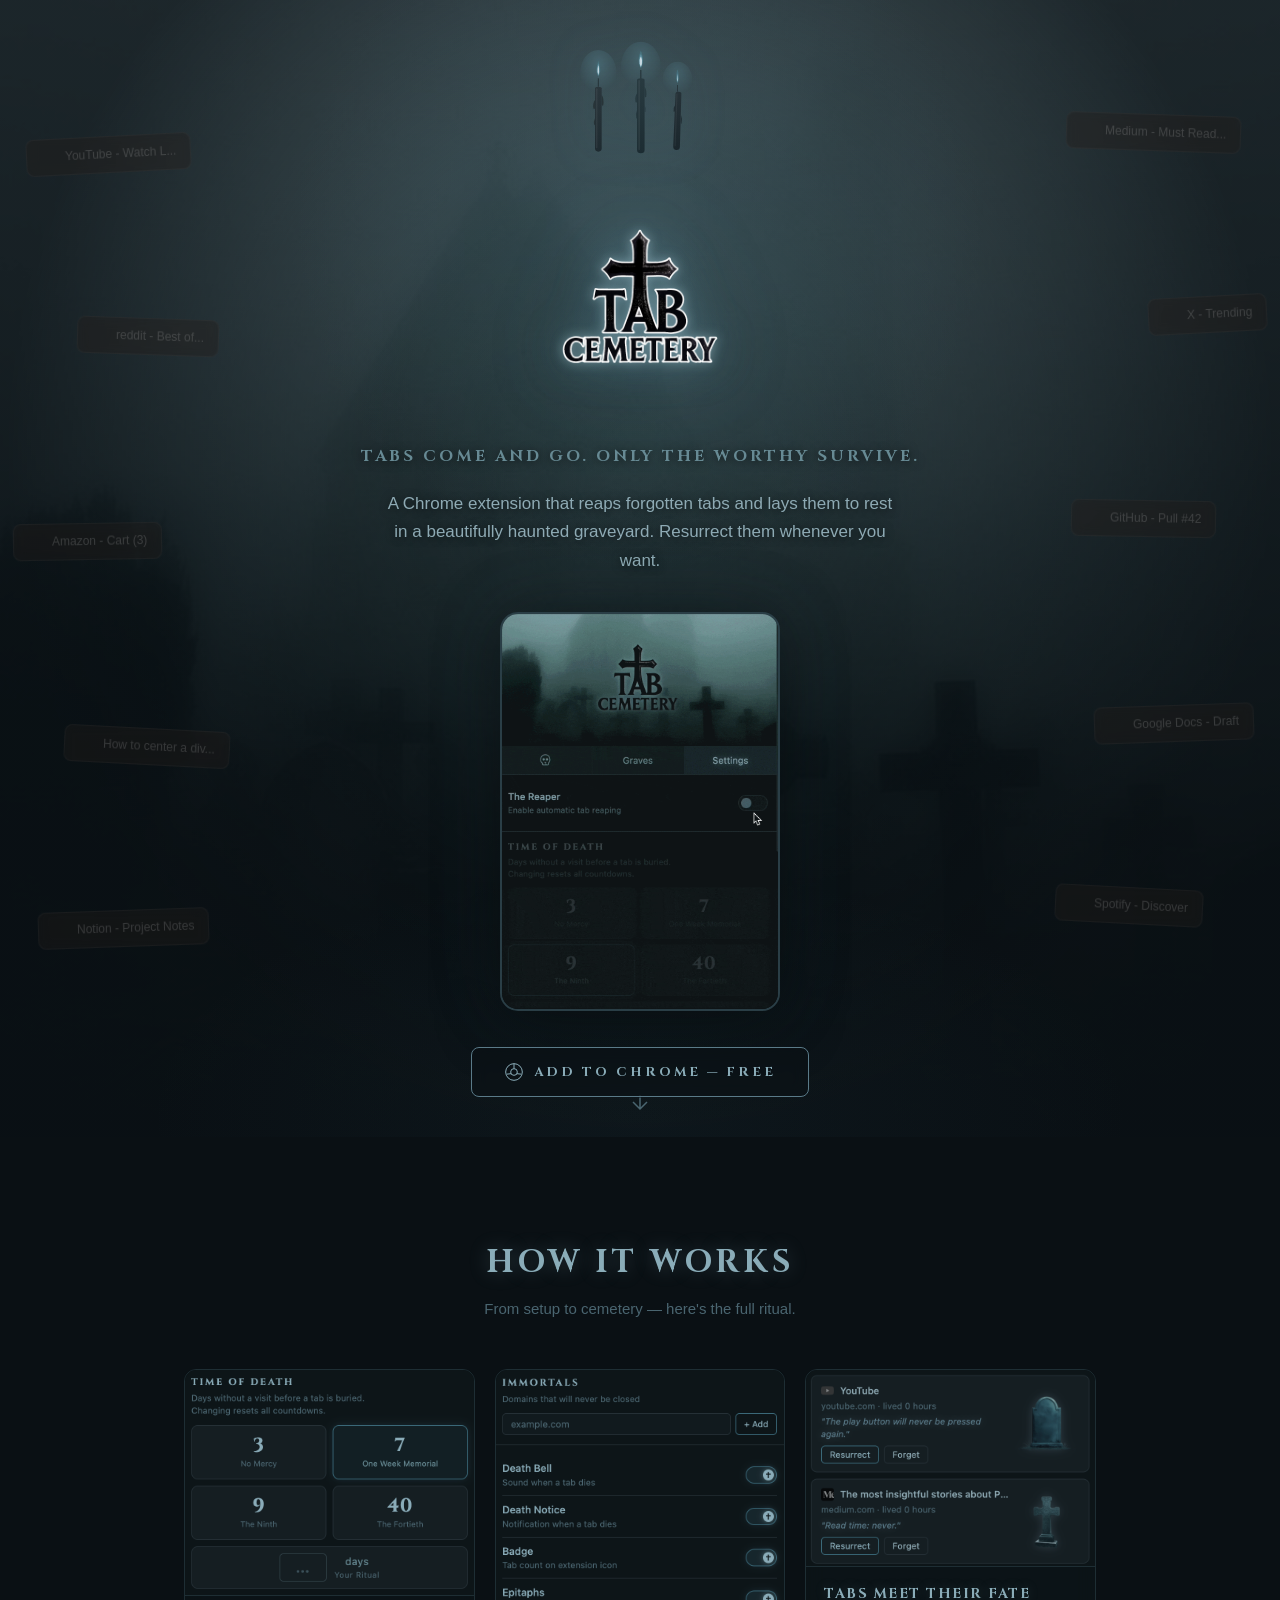
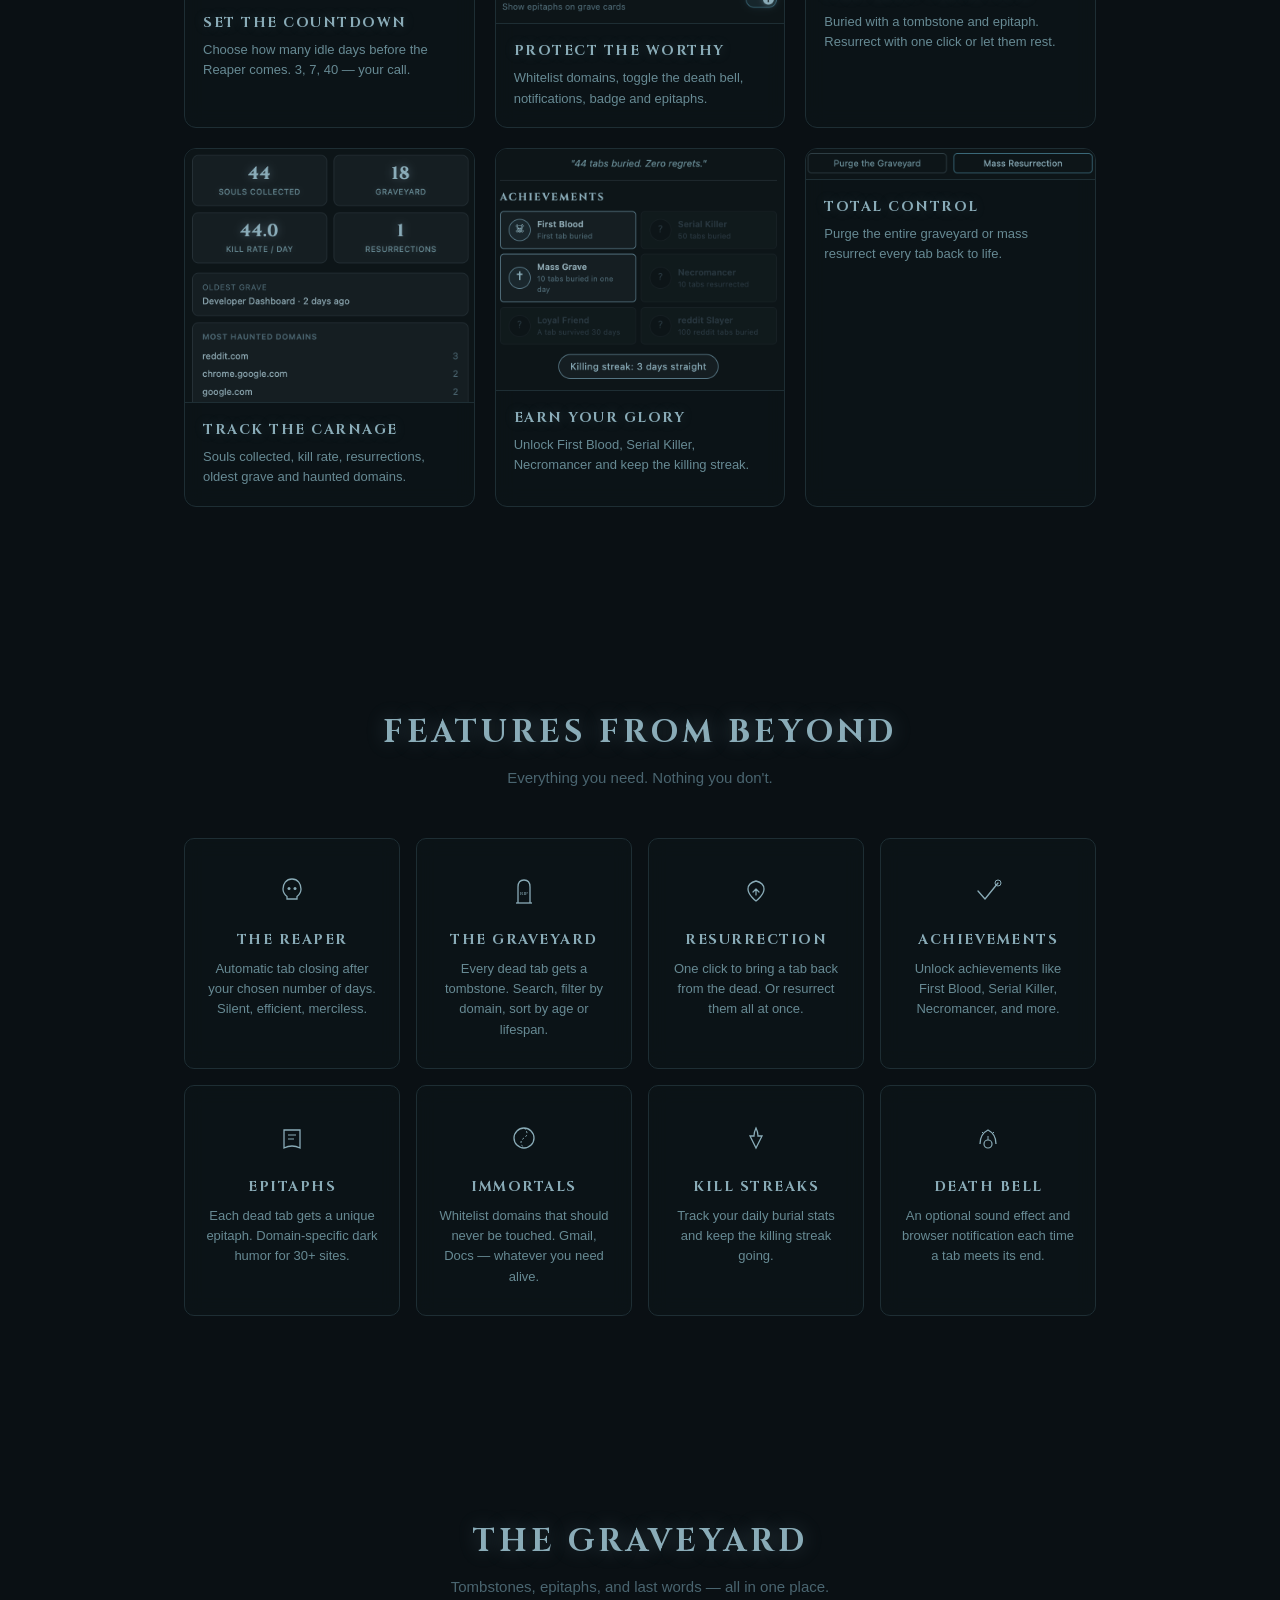
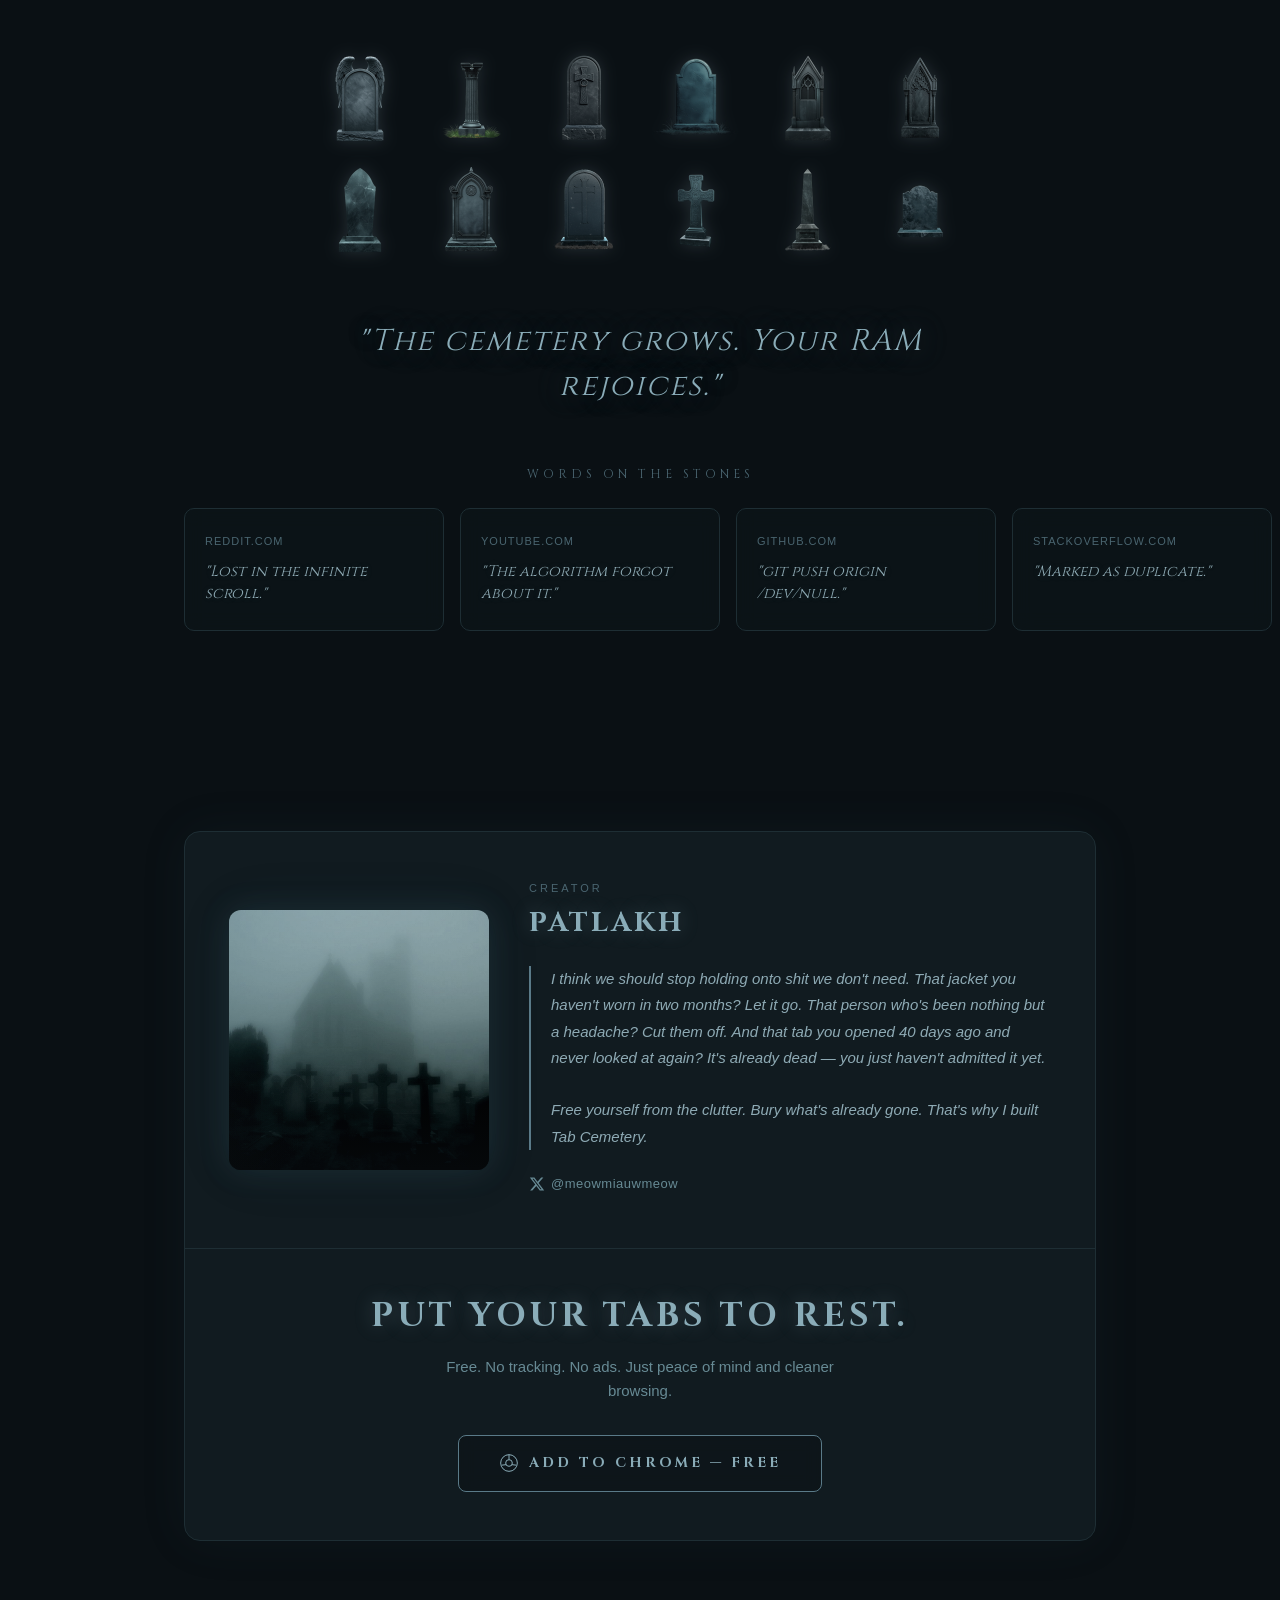
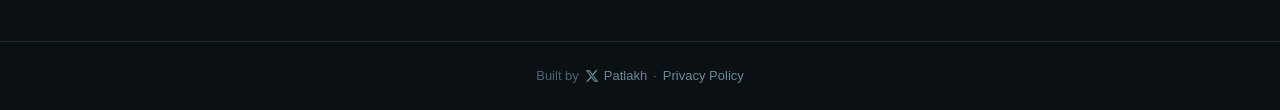
==== commit 628bfe7a: "Add floating ghost tabs in hero section with scroll fade Made-with: Cursor" ====
--- a/index.html
+++ b/index.html
@@ -15,6 +15,49 @@
     <div class="hero-bg">
       <div class="hero-glow hero-glow--1"></div>
       <div class="hero-glow hero-glow--2"></div>
+    </div>
+
+    <div class="ghost-tabs" id="ghost-tabs" aria-hidden="true">
+      <div class="ghost-tab ghost-tab--left" style="top:12%;left:2%">
+        <img src="https://www.google.com/s2/favicons?domain=youtube.com&sz=32" alt="" class="ghost-tab-icon">
+        <span>YouTube - Watch L...</span>
+      </div>
+      <div class="ghost-tab ghost-tab--left" style="top:28%;left:6%">
+        <img src="https://www.google.com/s2/favicons?domain=reddit.com&sz=32" alt="" class="ghost-tab-icon">
+        <span>reddit - Best of...</span>
+      </div>
+      <div class="ghost-tab ghost-tab--left" style="top:46%;left:1%">
+        <img src="https://www.google.com/s2/favicons?domain=amazon.com&sz=32" alt="" class="ghost-tab-icon">
+        <span>Amazon - Cart (3)</span>
+      </div>
+      <div class="ghost-tab ghost-tab--left" style="top:64%;left:5%">
+        <img src="https://www.google.com/s2/favicons?domain=stackoverflow.com&sz=32" alt="" class="ghost-tab-icon">
+        <span>How to center a div...</span>
+      </div>
+      <div class="ghost-tab ghost-tab--left" style="top:80%;left:3%">
+        <img src="https://www.google.com/s2/favicons?domain=notion.so&sz=32" alt="" class="ghost-tab-icon">
+        <span>Notion - Project Notes</span>
+      </div>
+      <div class="ghost-tab ghost-tab--right" style="top:10%;right:3%">
+        <img src="https://www.google.com/s2/favicons?domain=medium.com&sz=32" alt="" class="ghost-tab-icon">
+        <span>Medium - Must Read...</span>
+      </div>
+      <div class="ghost-tab ghost-tab--right" style="top:26%;right:1%">
+        <img src="https://www.google.com/s2/favicons?domain=twitter.com&sz=32" alt="" class="ghost-tab-icon">
+        <span>X - Trending</span>
+      </div>
+      <div class="ghost-tab ghost-tab--right" style="top:44%;right:5%">
+        <img src="https://www.google.com/s2/favicons?domain=github.com&sz=32" alt="" class="ghost-tab-icon">
+        <span>GitHub - Pull #42</span>
+      </div>
+      <div class="ghost-tab ghost-tab--right" style="top:62%;right:2%">
+        <img src="https://www.google.com/s2/favicons?domain=docs.google.com&sz=32" alt="" class="ghost-tab-icon">
+        <span>Google Docs - Draft</span>
+      </div>
+      <div class="ghost-tab ghost-tab--right" style="top:78%;right:6%">
+        <img src="https://www.google.com/s2/favicons?domain=spotify.com&sz=32" alt="" class="ghost-tab-icon">
+        <span>Spotify - Discover</span>
+      </div>
     </div>
 
     <div class="hero-content">
@@ -351,6 +394,16 @@
 
     document.querySelectorAll('.fade-in').forEach(el => observer.observe(el));
 
+    const ghostTabs = document.getElementById('ghost-tabs');
+    if (ghostTabs) {
+      window.addEventListener('scroll', () => {
+        const scrollY = window.scrollY;
+        const fadeEnd = window.innerHeight * 0.5;
+        const opacity = Math.max(0, 1 - scrollY / fadeEnd);
+        ghostTabs.style.opacity = opacity;
+      }, { passive: true });
+    }
+
     const PHRASES = [
       "The cemetery grows. Your RAM rejoices.",
       "Dust to dust. Cache to cache.",
--- a/style.css
+++ b/style.css
@@ -156,6 +156,61 @@
   50% { opacity: 0.5; }
 }
 
+/* Ghost tabs floating */
+.ghost-tabs {
+  position: absolute;
+  inset: 0;
+  z-index: 1;
+  pointer-events: none;
+  transition: opacity 0.1s linear;
+}
+
+.ghost-tab {
+  position: absolute;
+  display: inline-flex;
+  align-items: center;
+  gap: 8px;
+  padding: 8px 14px;
+  background: rgba(18, 28, 32, 0.7);
+  border: 1px solid rgba(58, 104, 120, 0.2);
+  border-radius: 8px;
+  font-size: 12px;
+  color: var(--text-muted);
+  white-space: nowrap;
+  backdrop-filter: blur(6px);
+  -webkit-backdrop-filter: blur(6px);
+  filter: grayscale(1);
+  opacity: 0.5;
+  animation: ghostFloat 6s ease-in-out infinite;
+}
+
+.ghost-tab-icon {
+  width: 16px;
+  height: 16px;
+  border-radius: 2px;
+  filter: grayscale(1) brightness(0.6);
+}
+
+.ghost-tab--left:nth-child(1) { animation-delay: 0s; transform: rotate(-3deg); }
+.ghost-tab--left:nth-child(2) { animation-delay: 1.2s; transform: rotate(2deg); }
+.ghost-tab--left:nth-child(3) { animation-delay: 0.6s; transform: rotate(-1deg); }
+.ghost-tab--left:nth-child(4) { animation-delay: 1.8s; transform: rotate(3deg); }
+.ghost-tab--left:nth-child(5) { animation-delay: 0.3s; transform: rotate(-2deg); }
+.ghost-tab--right:nth-child(6) { animation-delay: 0.8s; transform: rotate(2deg); }
+.ghost-tab--right:nth-child(7) { animation-delay: 1.5s; transform: rotate(-3deg); }
+.ghost-tab--right:nth-child(8) { animation-delay: 0.4s; transform: rotate(1deg); }
+.ghost-tab--right:nth-child(9) { animation-delay: 1.1s; transform: rotate(-2deg); }
+.ghost-tab--right:nth-child(10) { animation-delay: 1.7s; transform: rotate(3deg); }
+
+@keyframes ghostFloat {
+  0%, 100% { translate: 0 0; }
+  50% { translate: 0 -8px; }
+}
+
+@media (max-width: 900px) {
+  .ghost-tabs { display: none; }
+}
+
 .hero-content {
   position: relative;
   z-index: 2;
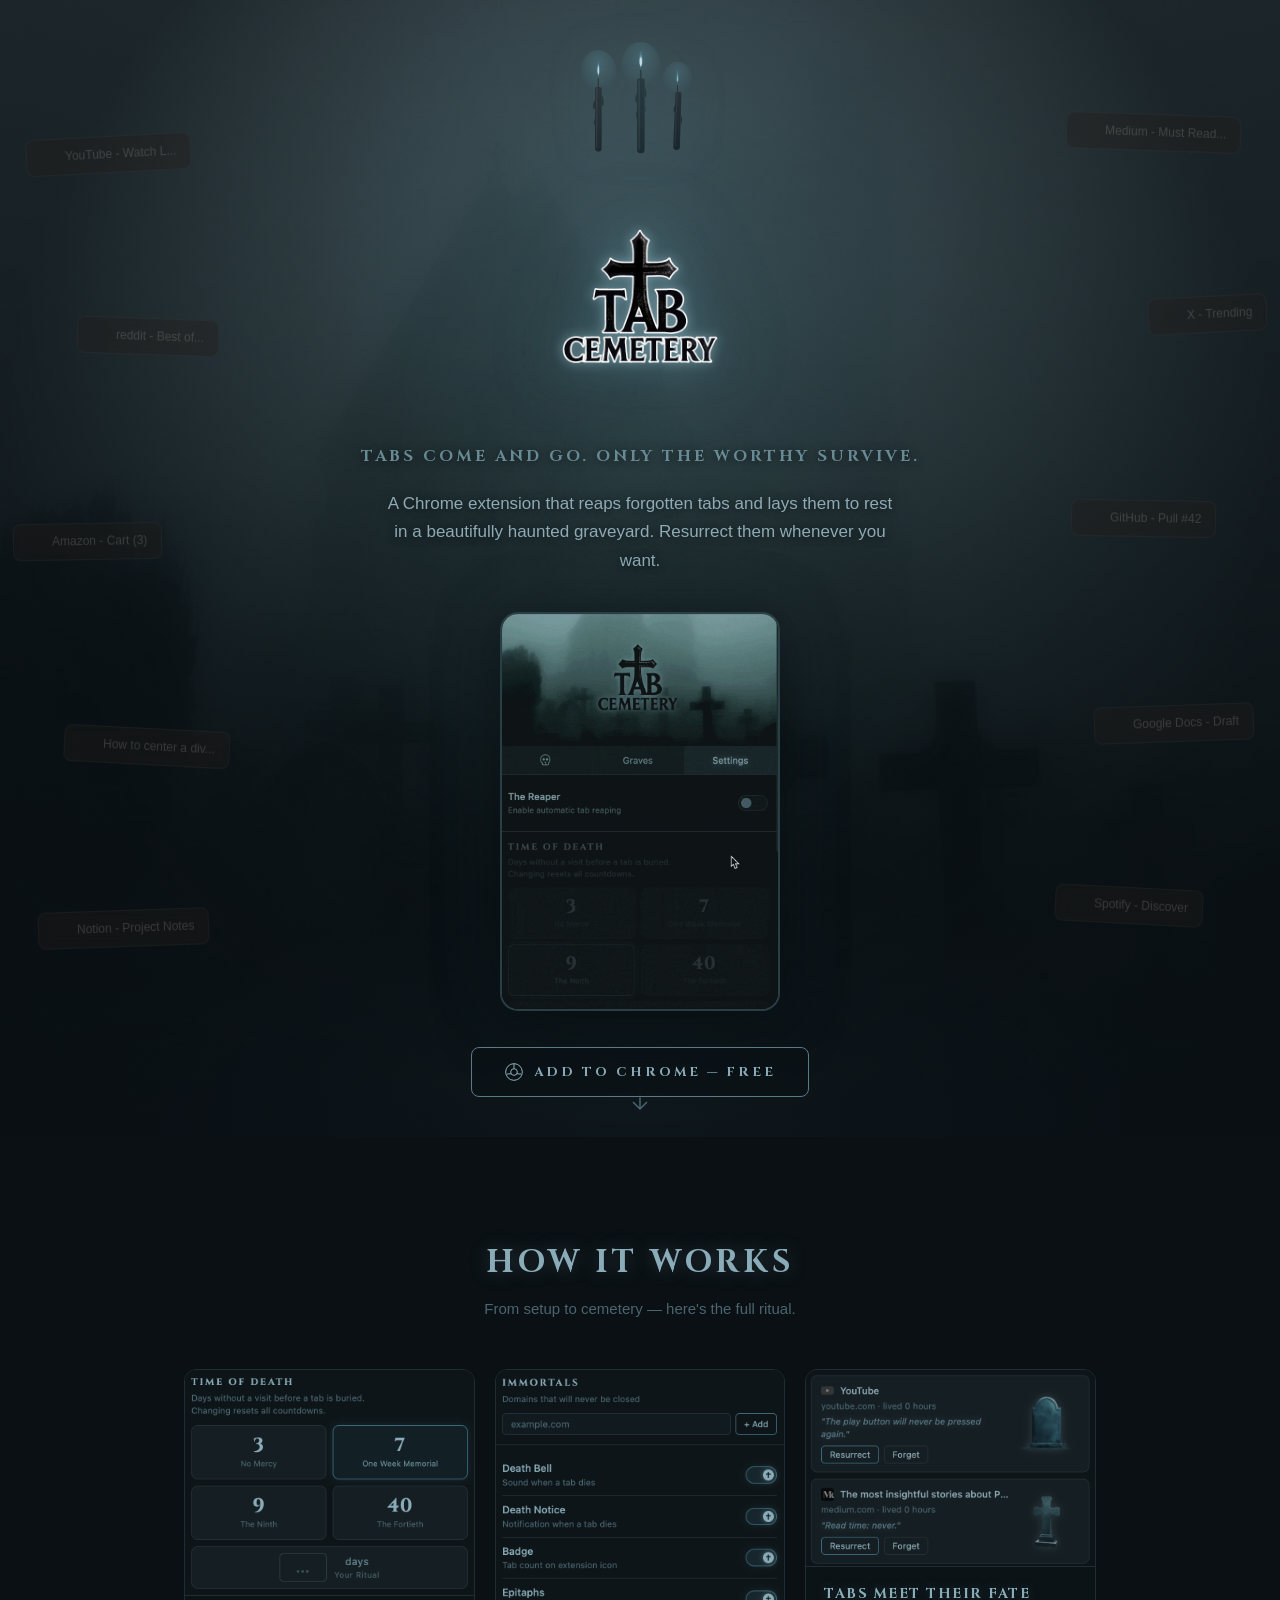
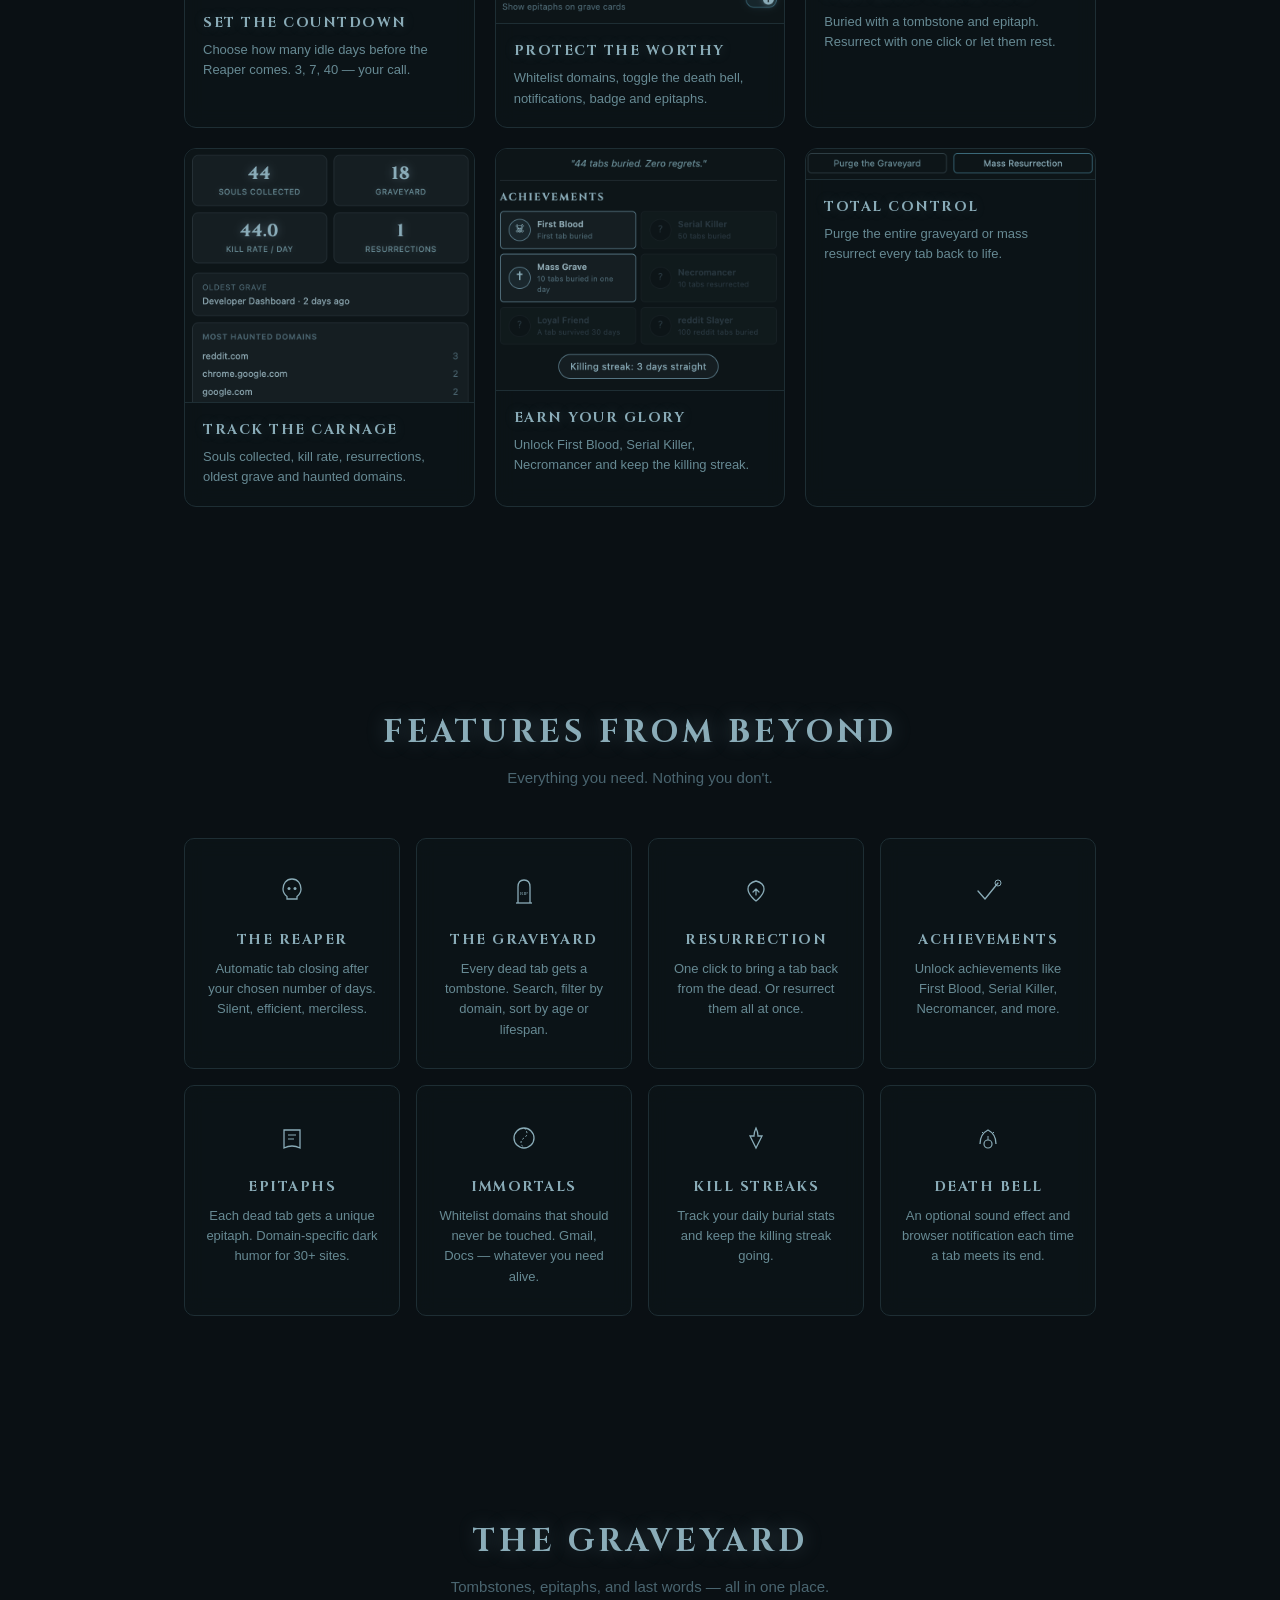
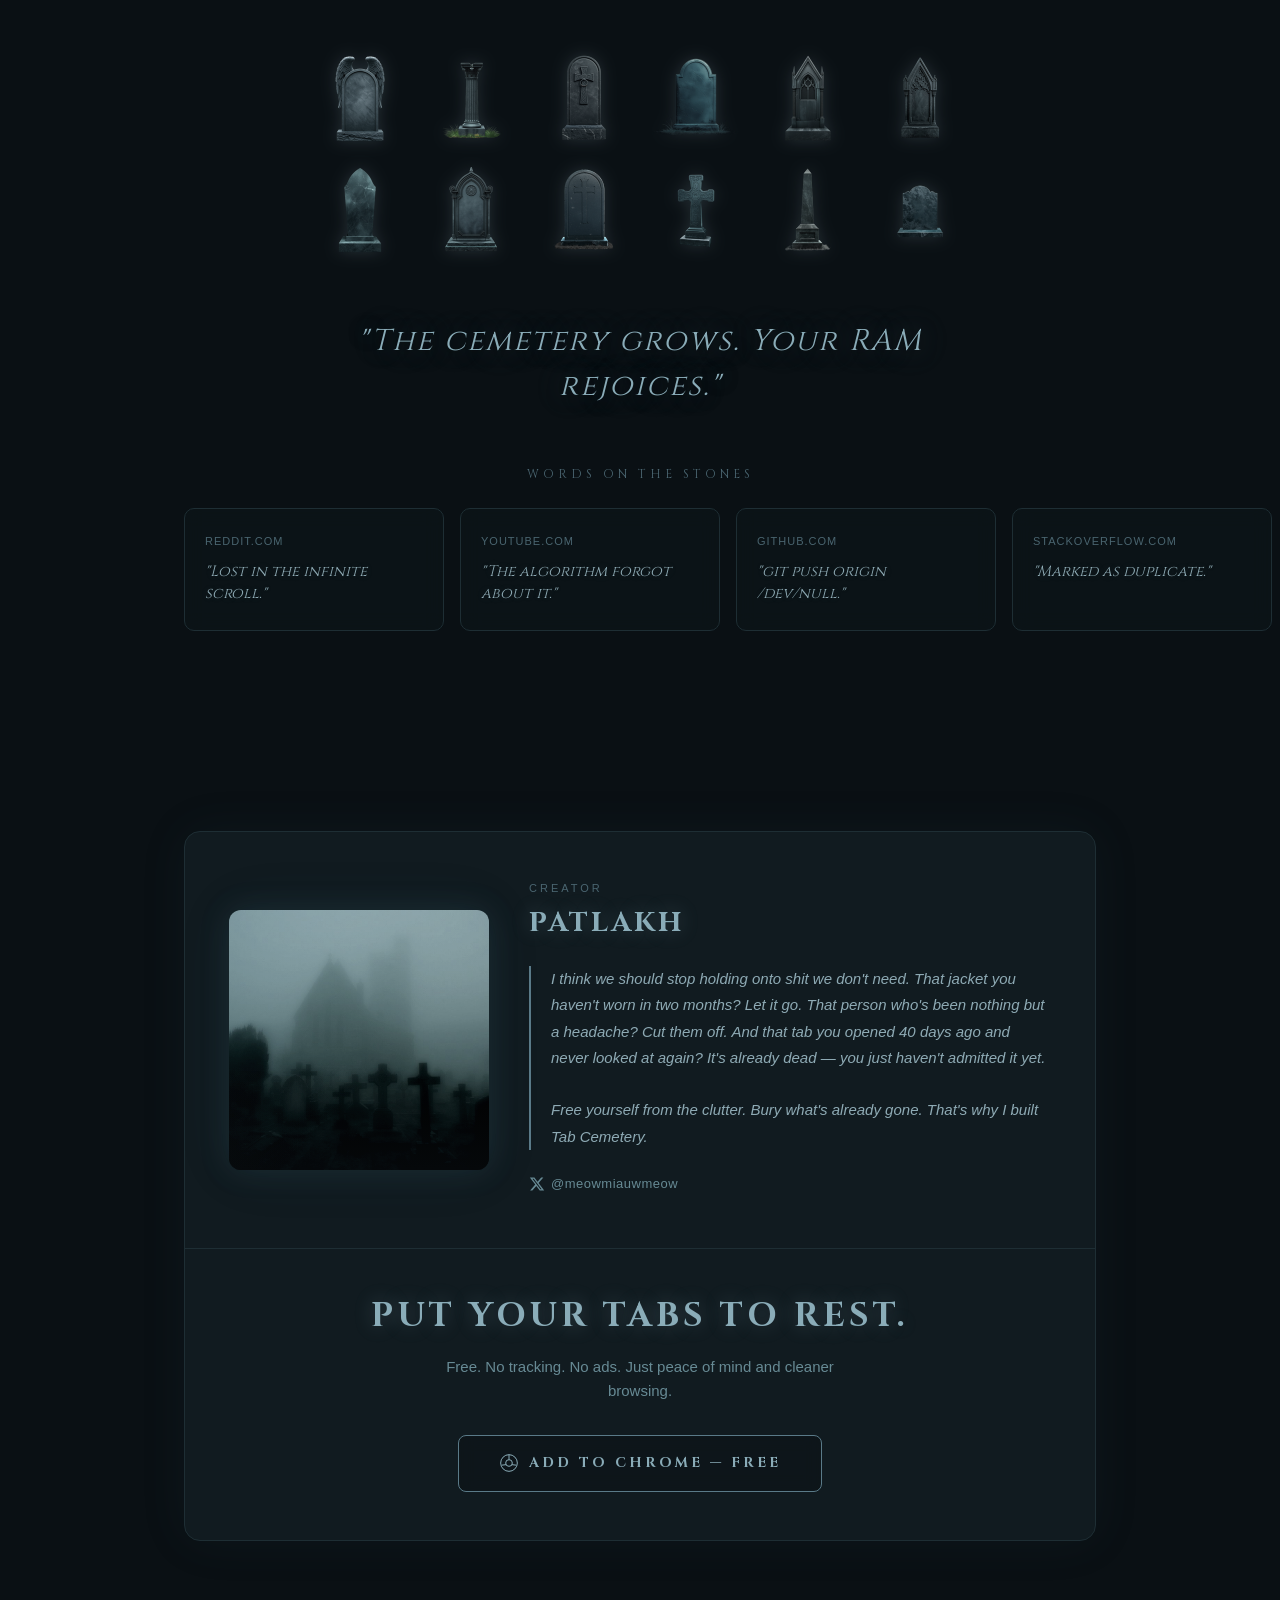
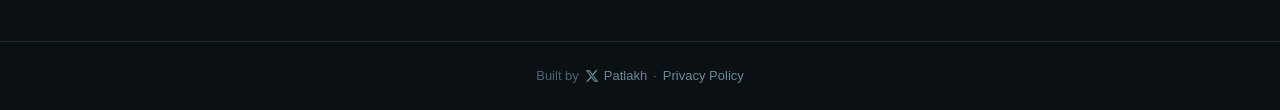
==== commit c3601f3e: "Fix epitaphs carousel on mobile Made-with: Cursor" ====
--- a/index.html
+++ b/index.html
@@ -435,8 +435,13 @@
         clone.setAttribute('aria-hidden', 'true');
         carousel.appendChild(clone);
       });
-      const totalWidth = cards.reduce((sum, c) => sum + c.offsetWidth + 16, 0);
-      carousel.style.setProperty('--scroll-width', totalWidth + 'px');
+      function setCarouselWidth() {
+        const gap = 16;
+        const totalWidth = cards.reduce((sum, c) => sum + c.offsetWidth + gap, 0);
+        carousel.style.setProperty('--scroll-width', totalWidth + 'px');
+      }
+      setCarouselWidth();
+      window.addEventListener('resize', setCarouselWidth);
     }
   </script>
 </body>
--- a/style.css
+++ b/style.css
@@ -540,7 +540,7 @@
 
 .graveyard-section {
   background-image: url('images/bg-ghost.png');
-  overflow: hidden;
+  overflow: clip;
 }
 
 .tombstones-grid {
@@ -604,6 +604,9 @@
   width: max-content;
   position: relative;
   z-index: 1;
+  will-change: transform;
+  -webkit-backface-visibility: hidden;
+  backface-visibility: hidden;
 }
 
 .epitaphs-carousel:hover {
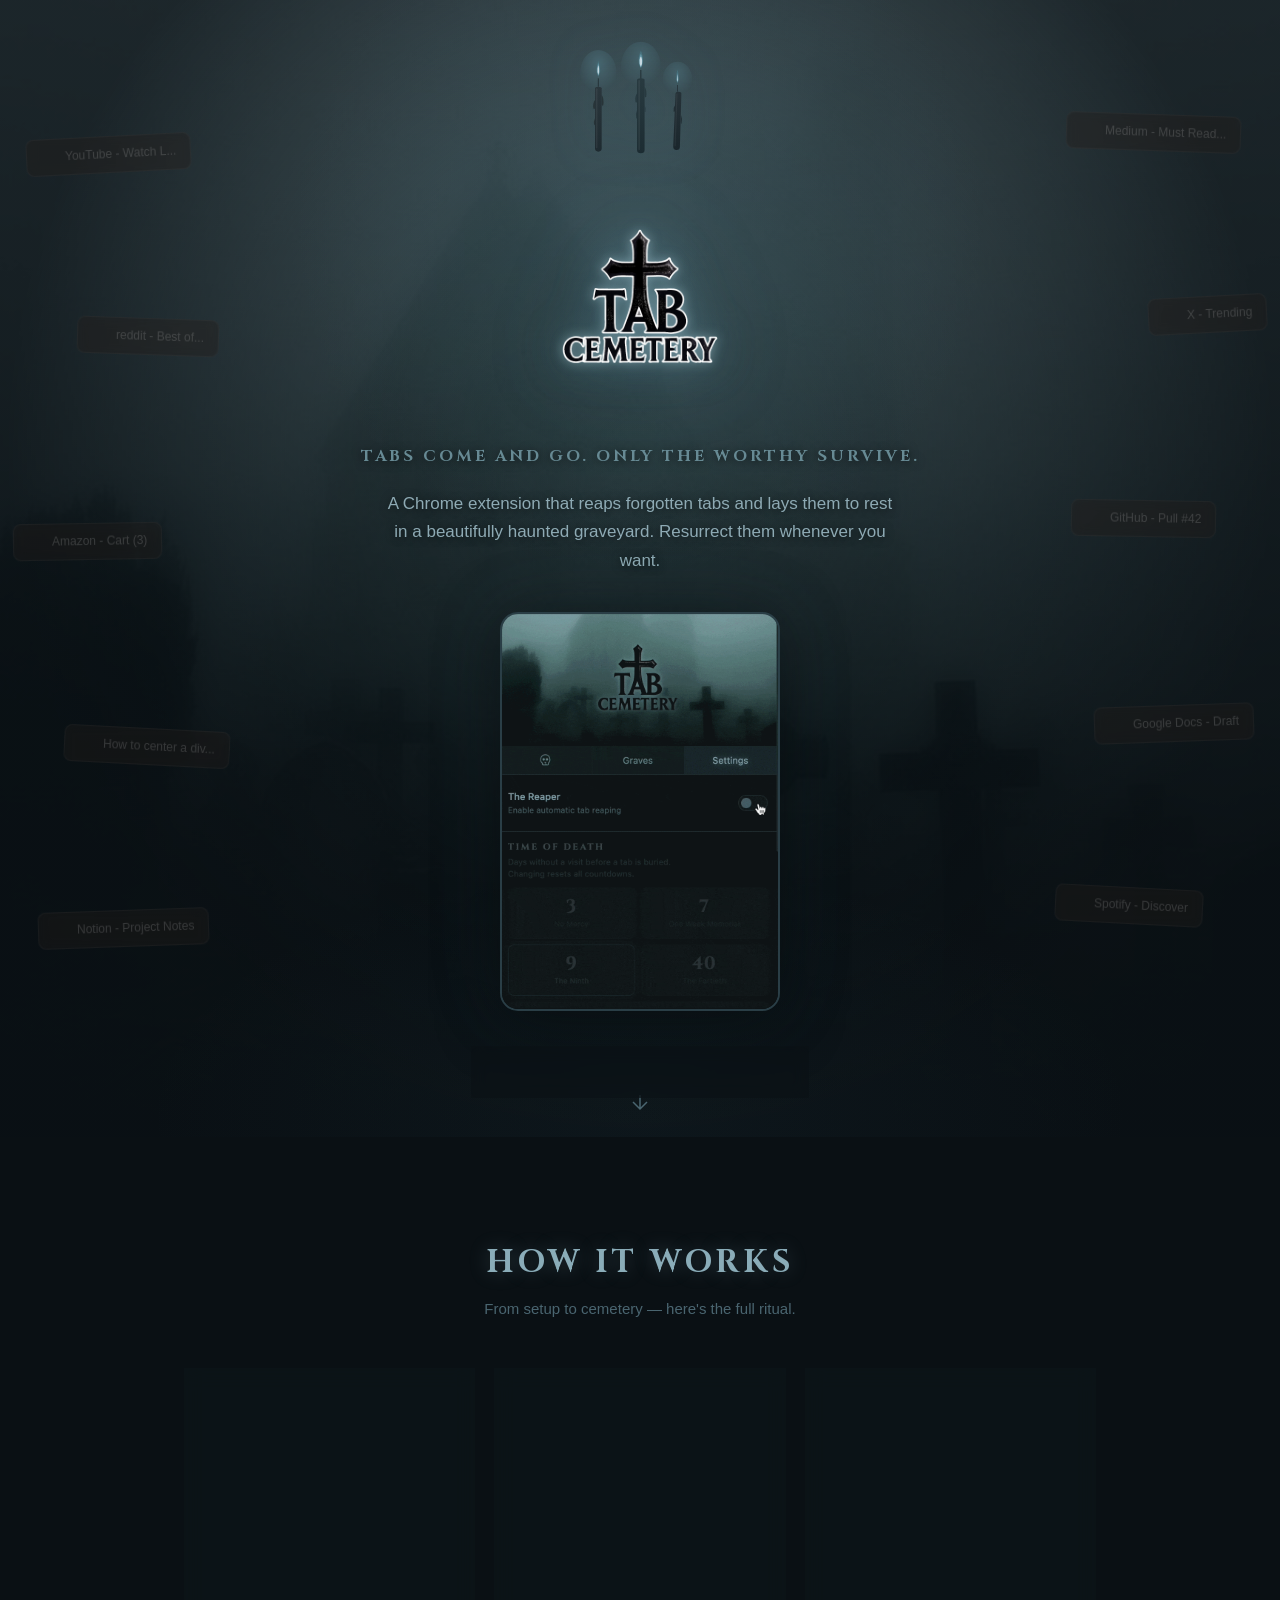
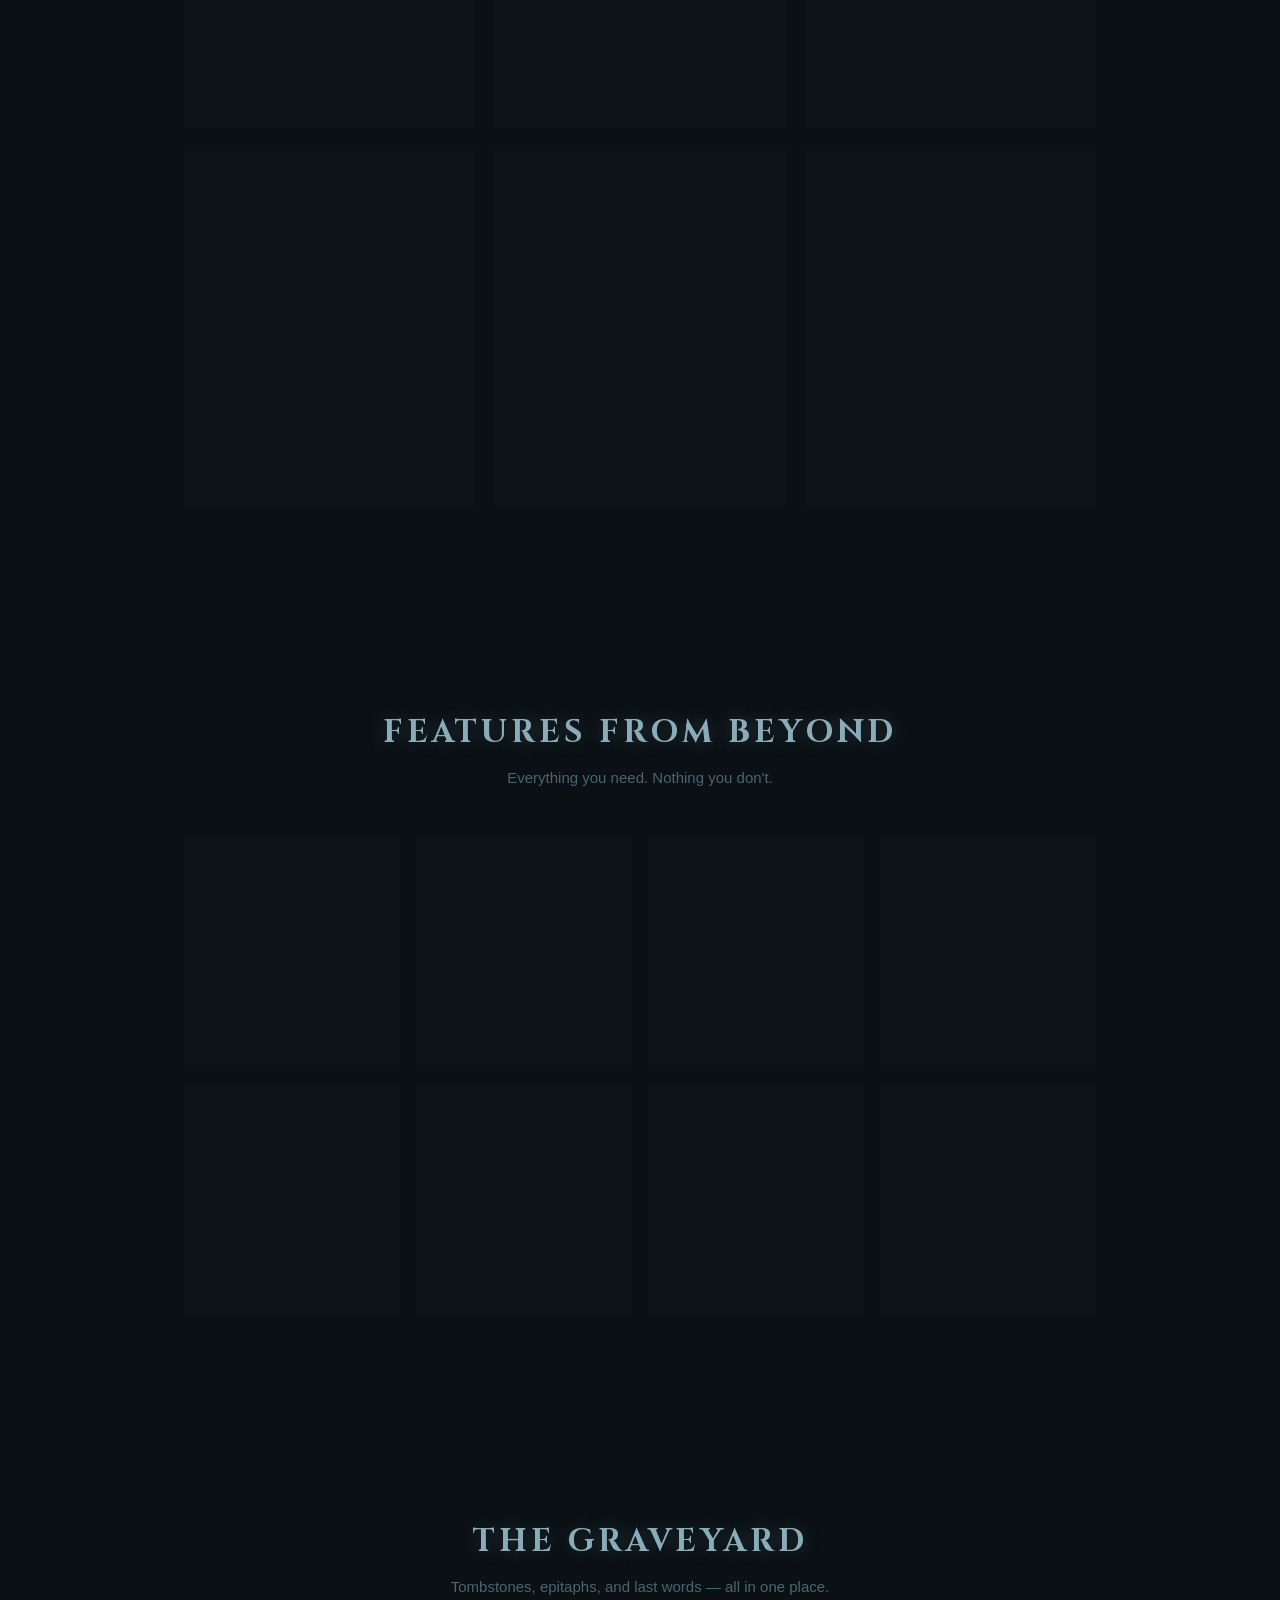
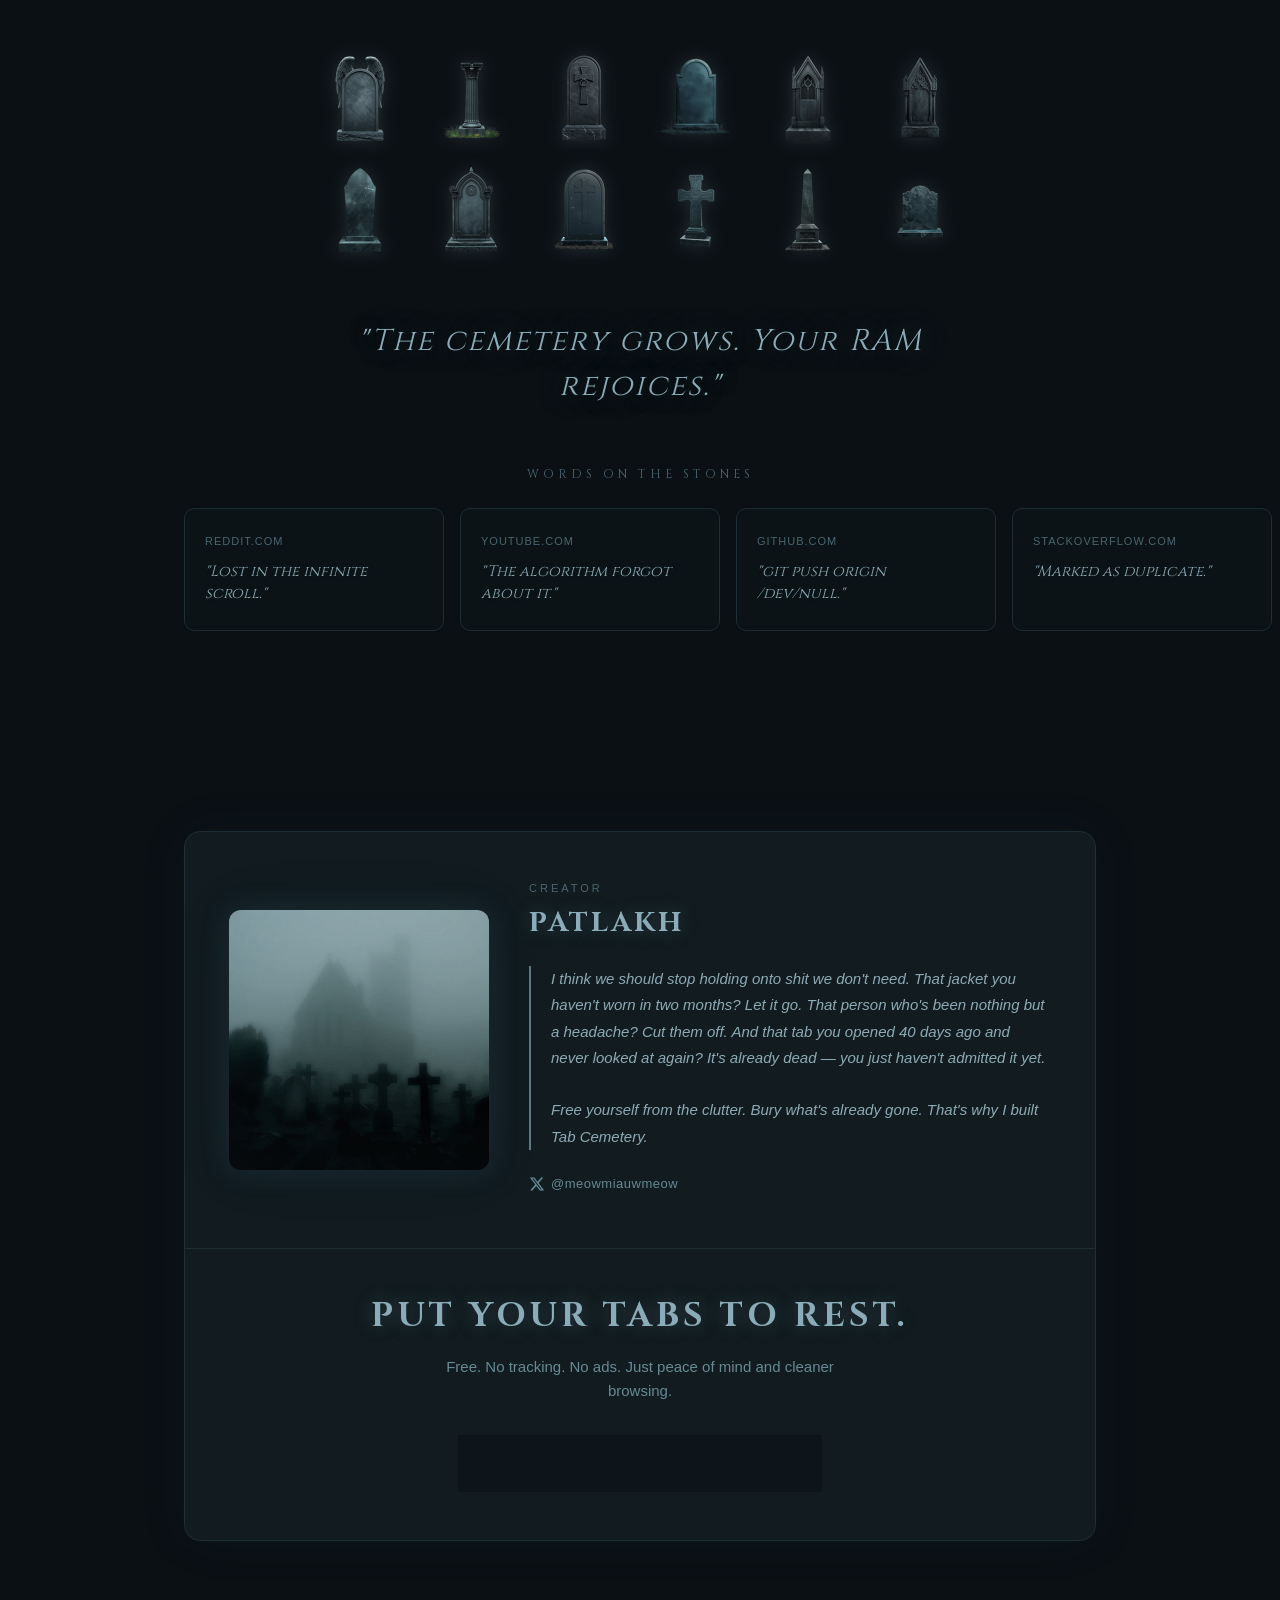
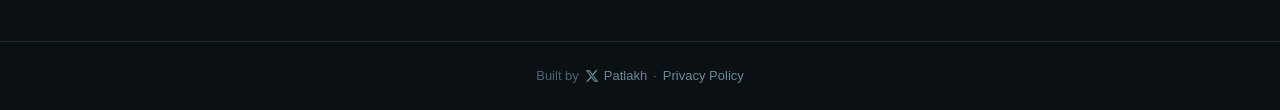
==== commit 5ba9cc86: "Link "Add to Chrome" buttons to Chrome Web Store listing Made-with: Cursor" ====
--- a/index.html
+++ b/index.html
@@ -125,7 +125,7 @@
         </div>
       </div>
 
-      <a href="#" class="hero-cta">
+      <a href="https://chromewebstore.google.com/detail/tab-cemetery/mdnkgcefilpflenkmfoghookblcnleea" target="_blank" rel="noopener" class="hero-cta">
         <svg class="cta-chrome-icon" viewBox="0 0 24 24" xmlns="http://www.w3.org/2000/svg"><circle cx="12" cy="12" r="10" fill="none" stroke="currentColor" stroke-width="1.2"/><circle cx="12" cy="12" r="4" fill="none" stroke="currentColor" stroke-width="1.2"/><line x1="12" y1="8" x2="12" y2="2" stroke="currentColor" stroke-width="1.2"/><line x1="8.5" y1="14" x2="3.4" y2="14.6" stroke="currentColor" stroke-width="1.2"/><line x1="15.5" y1="14" x2="20.6" y2="14.6" stroke="currentColor" stroke-width="1.2"/></svg>
         Add to Chrome — Free
       </a>
@@ -360,7 +360,7 @@
         <div class="cta-inline">
           <h2 class="cta-title">Put your tabs to rest.</h2>
           <p class="cta-desc">Free. No tracking. No ads. Just peace of mind and cleaner browsing.</p>
-          <a href="#" class="hero-cta cta-bottom">
+          <a href="https://chromewebstore.google.com/detail/tab-cemetery/mdnkgcefilpflenkmfoghookblcnleea" target="_blank" rel="noopener" class="hero-cta cta-bottom">
             <svg class="cta-chrome-icon" viewBox="0 0 24 24" xmlns="http://www.w3.org/2000/svg"><circle cx="12" cy="12" r="10" fill="none" stroke="currentColor" stroke-width="1.2"/><circle cx="12" cy="12" r="4" fill="none" stroke="currentColor" stroke-width="1.2"/><line x1="12" y1="8" x2="12" y2="2" stroke="currentColor" stroke-width="1.2"/><line x1="8.5" y1="14" x2="3.4" y2="14.6" stroke="currentColor" stroke-width="1.2"/><line x1="15.5" y1="14" x2="20.6" y2="14.6" stroke="currentColor" stroke-width="1.2"/></svg>
             Add to Chrome — Free
           </a>
--- a/style.css
+++ b/style.css
@@ -891,9 +891,9 @@
     width: 180px;
   }
 
-  .epitaph-card {
-    width: 220px;
-    padding: 20px 16px;
+  .graveyard-epitaphs-label,
+  .epitaphs-carousel {
+    display: none;
   }
 
   .creator-card {
